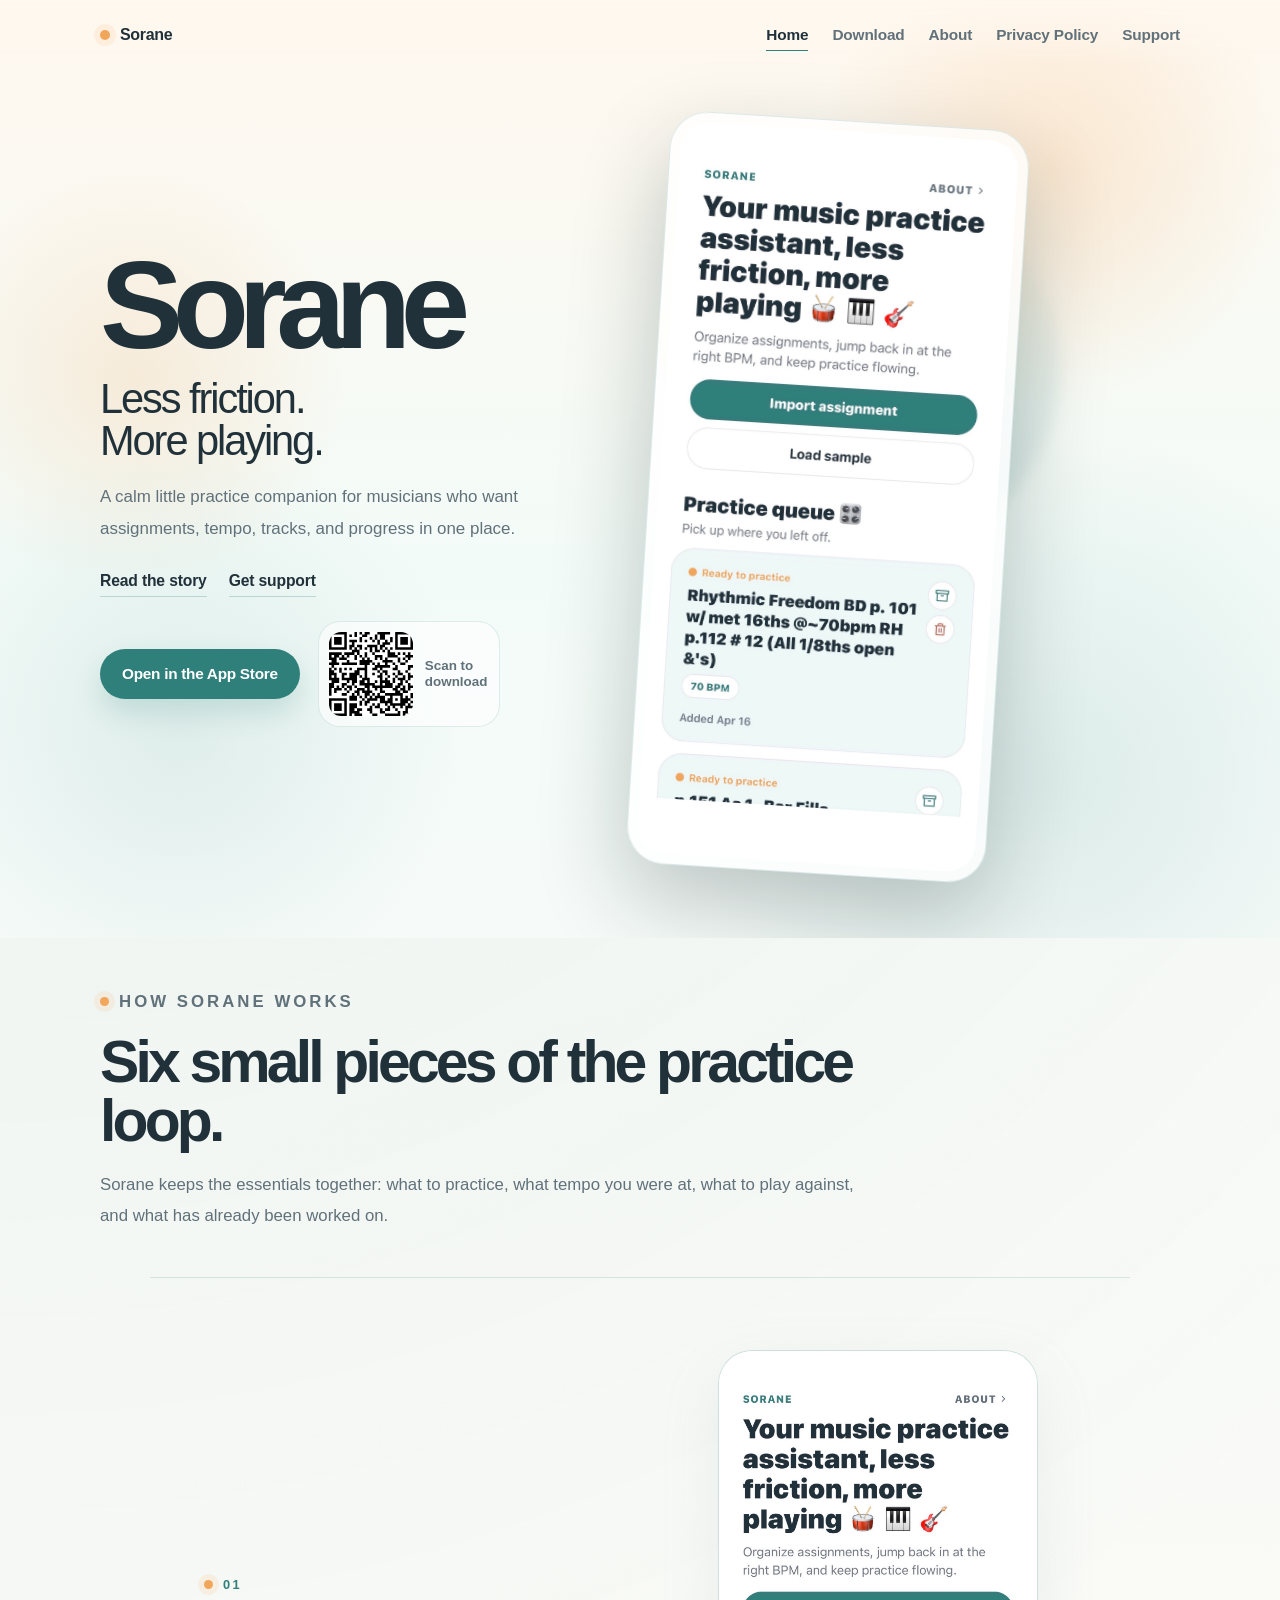
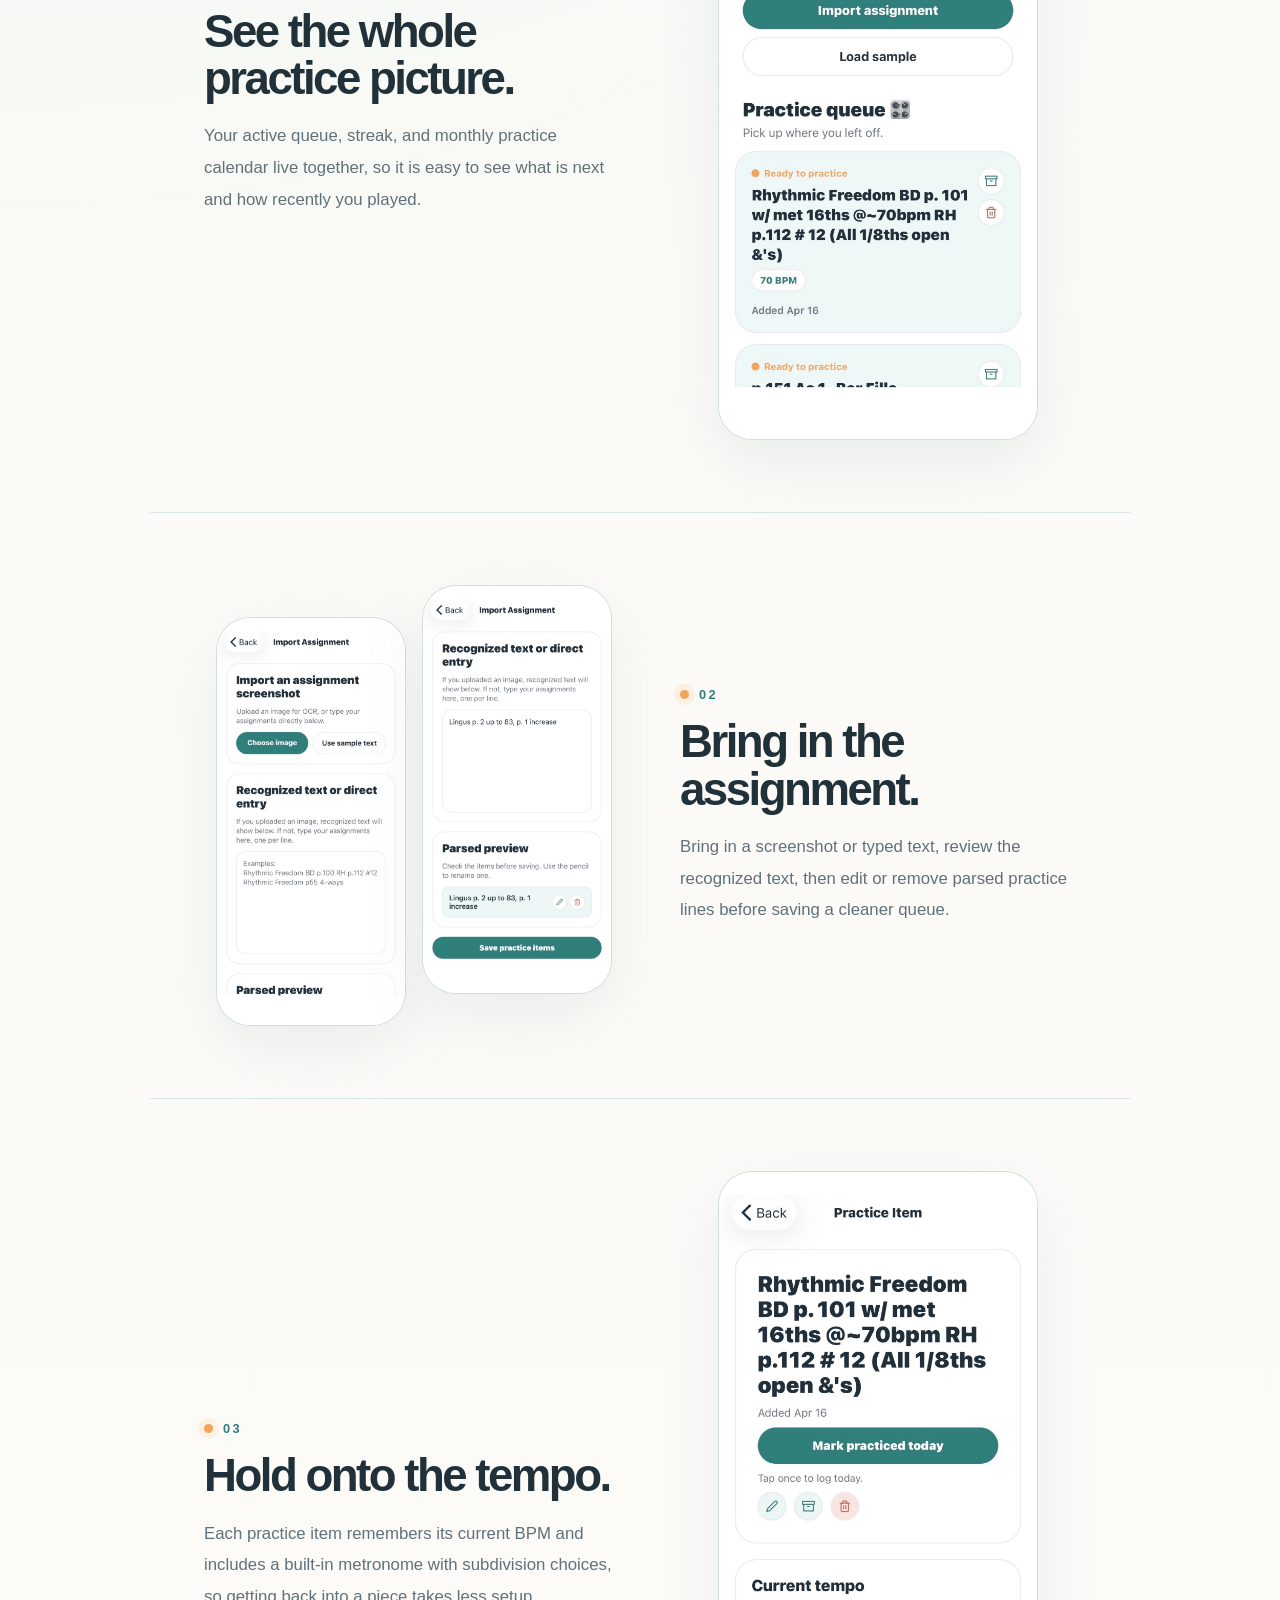
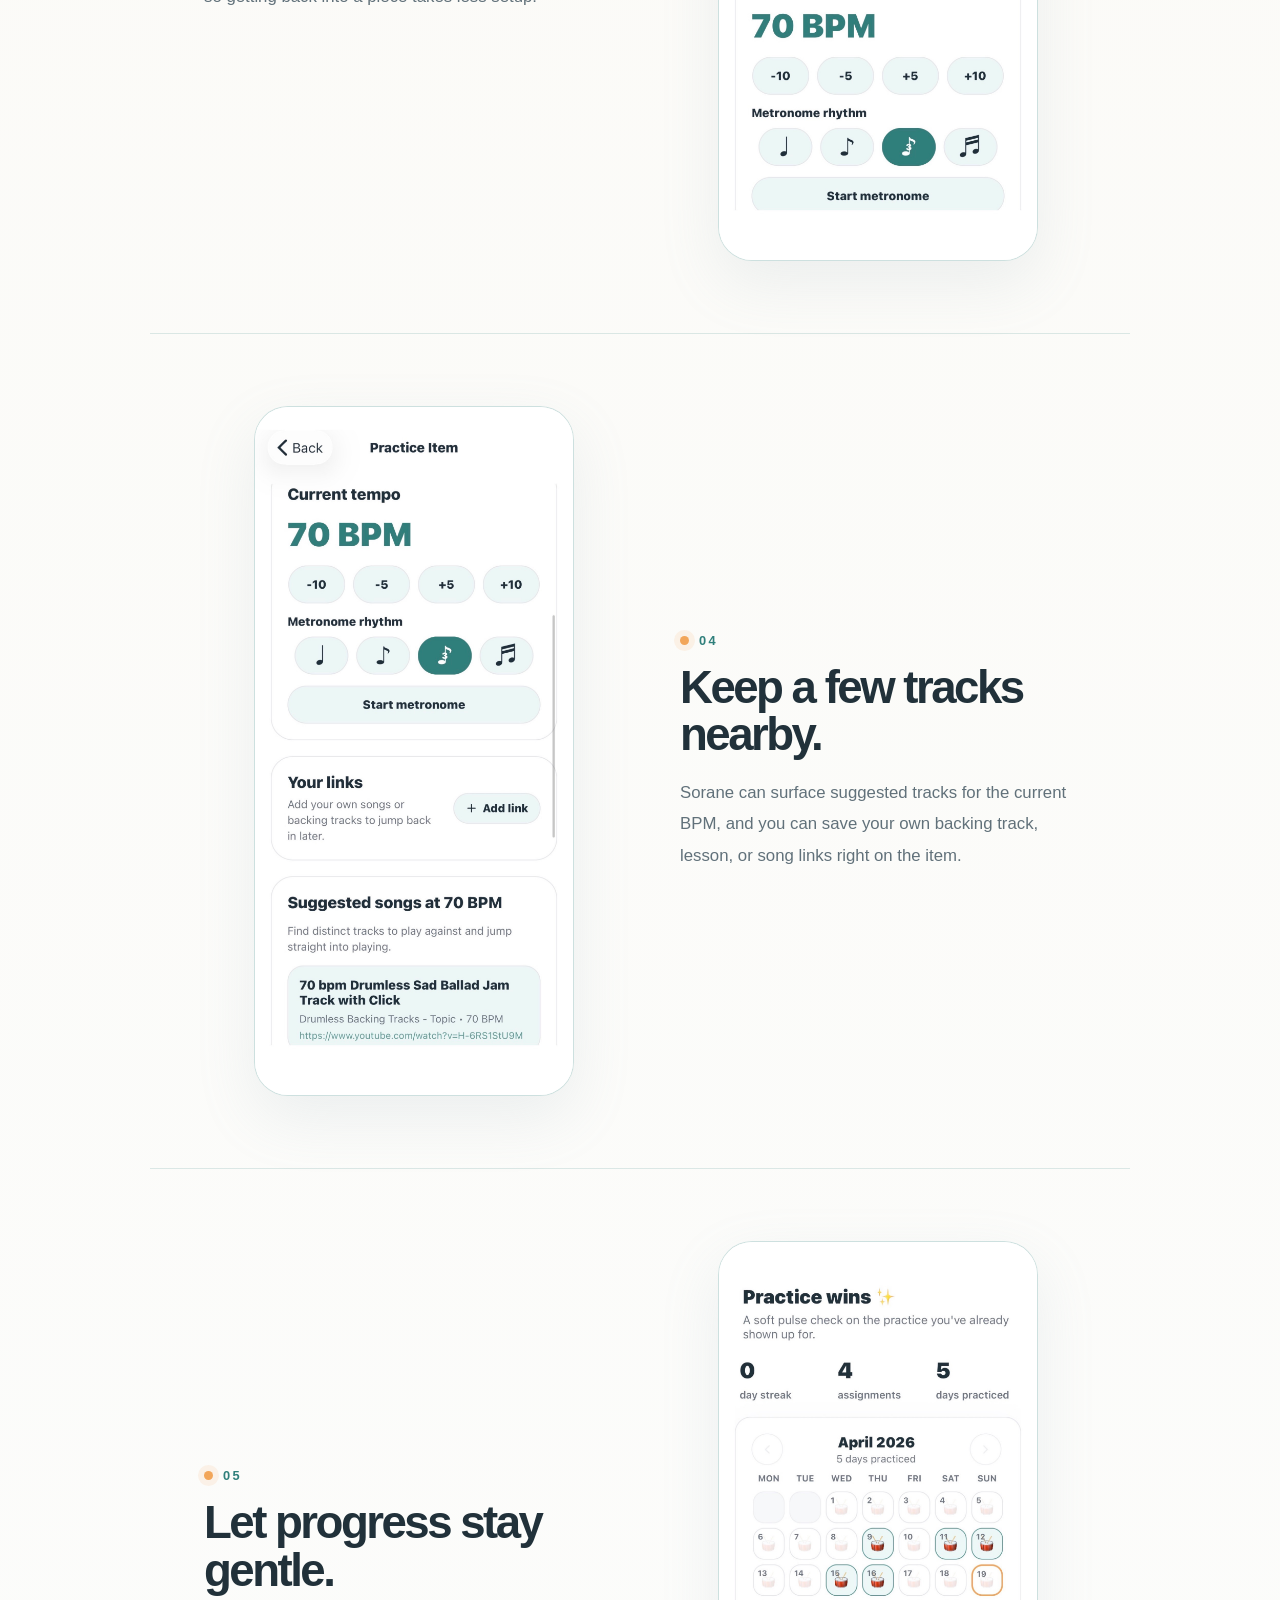
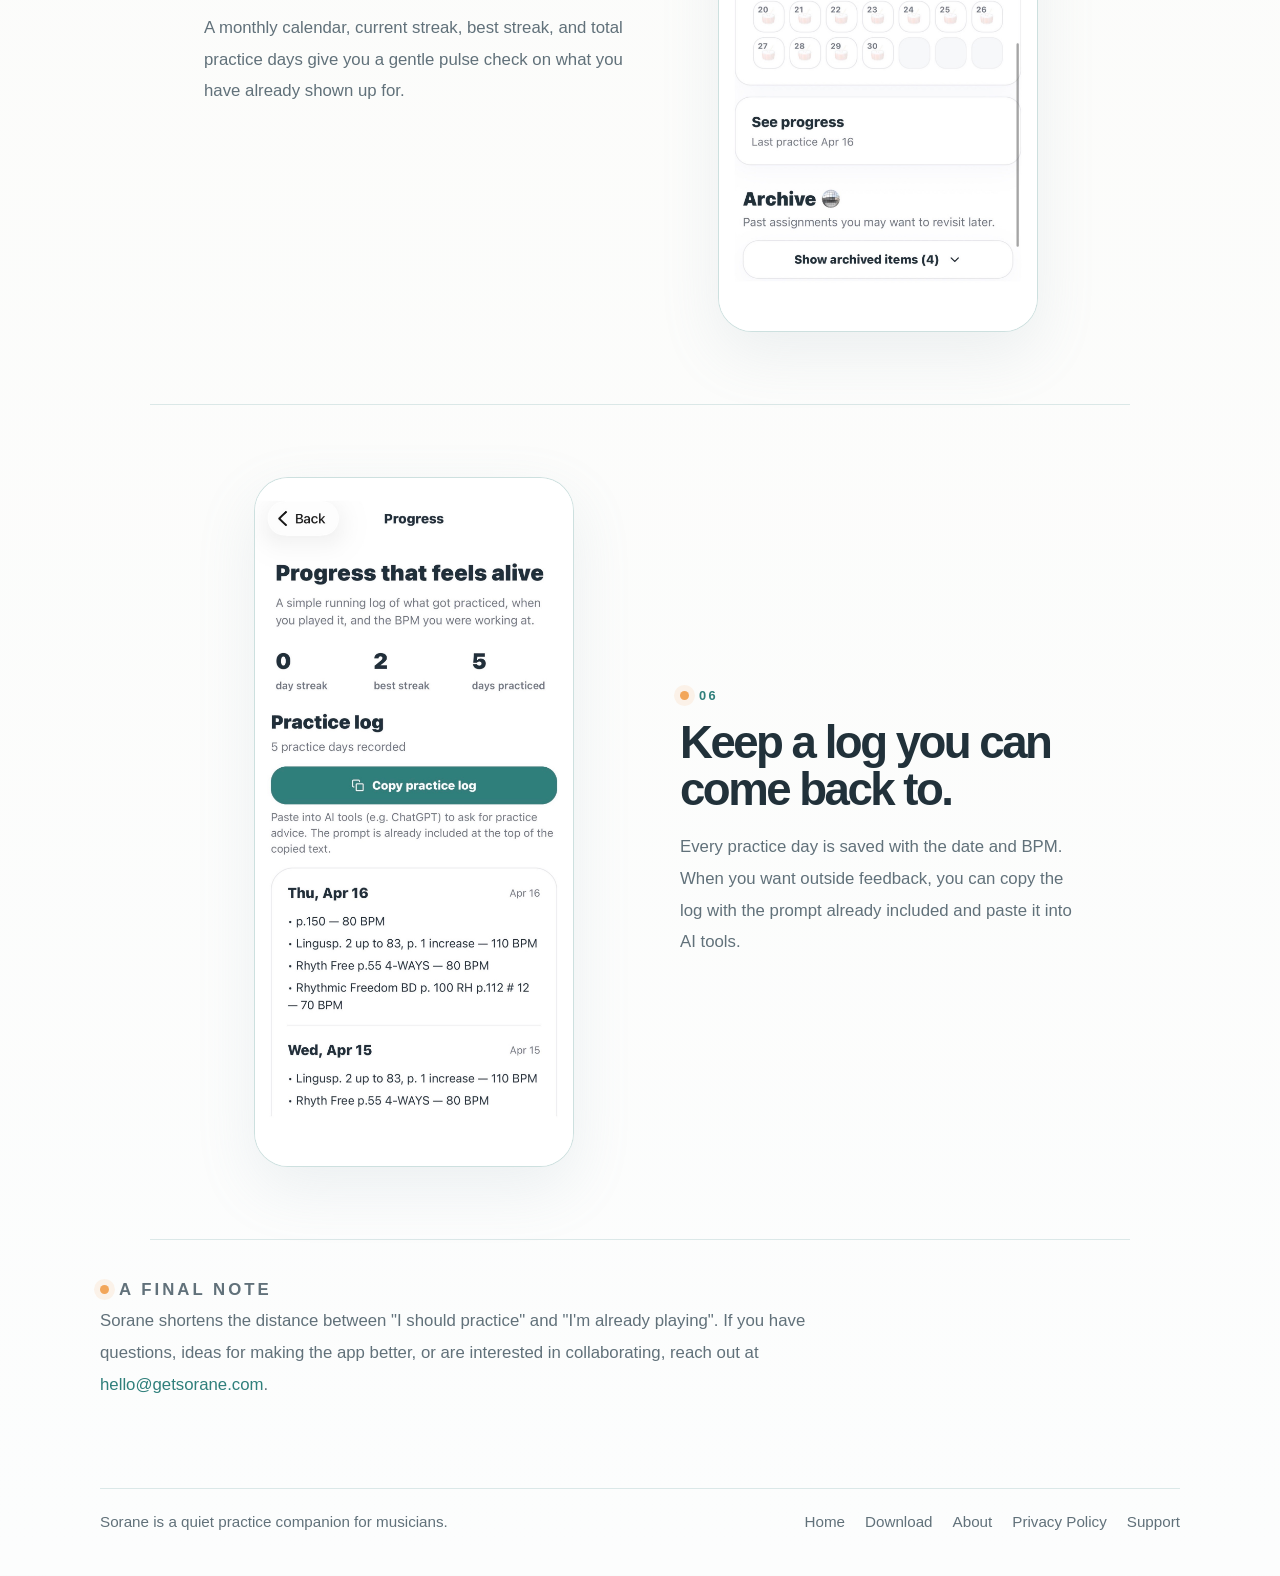
==== index.html @ d464e5ef "Move download QR into hero" ====
<!doctype html>
<html lang="en">
  <head>
    <meta charset="utf-8" />
    <meta name="viewport" content="width=device-width, initial-scale=1" />
    <title>Sorane | Less Friction. More Playing.</title>
    <meta
      name="description"
      content="Sorane is a local-first iPhone practice companion for musicians who want assignments, BPM context, tracks, and progress in one calm place."
    />
    <link rel="stylesheet" href="./styles.css?v=20260623-1" />
    <script src="./site.js?v=20260623-1" defer></script>
  </head>
  <body class="home-page">
    <header class="topbar">
      <div class="site-shell">
        <div class="nav-card">
          <a class="brand" href="./index.html">
            <span class="brand-mark" aria-hidden="true"></span>
            <span>Sorane</span>
          </a>
          <nav class="nav-links" aria-label="Primary">
            <a class="nav-link" href="./index.html" aria-current="page">Home</a>
            <a class="nav-link" href="./download.html">Download</a>
            <a class="nav-link" href="./about.html">About</a>
            <a class="nav-link" href="./privacy.html">Privacy Policy</a>
            <a class="nav-link" href="./support.html">Support</a>
          </nav>
        </div>
      </div>
    </header>

    <main>
      <section class="poster-hero">
        <div class="poster-hero-inner">
          <div class="poster-copy">
            <h1 class="hero-name">Sorane</h1>
            <p class="hero-tagline">Less friction. More playing.</p>
            <p class="hero-copy">
              A calm little practice companion for musicians who want assignments, tempo, tracks,
              and progress in one place.
            </p>
            <p class="hero-links">
              <a href="./about.html">Read the story</a>
              <a href="./support.html">Get support</a>
            </p>
            <div class="hero-download" aria-label="Download Sorane">
              <a class="store-cta hero-store-cta" href="https://apps.apple.com/us/app/sorane-music-practice/id6761887456?uo=4">
                Open in the App Store
              </a>
              <div class="hero-qr">
                <img src="./Assets/app-store-qr.svg" alt="QR code for Sorane on the App Store" />
                <span>Scan to download</span>
              </div>
            </div>
          </div>

          <div class="poster-visual" aria-hidden="true">
            <div class="poster-glow"></div>
            <figure class="poster-shot">
              <img src="./Assets/app-store-connect-1242x2688/home_header_1.jpg" alt="" />
            </figure>
          </div>
        </div>
      </section>

      <div class="site-shell page">
        <section class="story-intro" data-reveal>
          <p class="section-kicker">How Sorane works</p>
          <h2>Six small pieces of the practice loop.</h2>
          <p>
            Sorane keeps the essentials together: what to practice, what tempo you were at, what
            to play against, and what has already been worked on.
          </p>
        </section>

        <div class="feature-track">
          <section class="feature-block" data-reveal>
            <div class="feature-copy">
              <p class="feature-number">01</p>
              <h3 class="feature-title">See the whole practice picture.</h3>
              <p class="feature-text">
                Your active queue, streak, and monthly practice calendar live together, so it is
                easy to see what is next and how recently you played.
              </p>
            </div>
            <div class="feature-visual">
              <figure class="screenshot">
                <img
                  src="./Assets/app-store-connect-1242x2688/home_header_1.jpg"
                  alt="Sorane home screen showing the practice queue, streak, and practice calendar."
                  loading="lazy"
                />
              </figure>
            </div>
          </section>

          <section class="feature-block reverse" data-reveal>
            <div class="feature-copy">
              <p class="feature-number">02</p>
              <h3 class="feature-title">Bring in the assignment.</h3>
              <p class="feature-text">
                Bring in a screenshot or typed text, review the recognized text, then edit or
                remove parsed practice lines before saving a cleaner queue.
              </p>
            </div>
            <div class="feature-visual">
              <div class="screenshot-pair">
                <figure class="screenshot">
                  <img
                    src="./Assets/app-store-connect-1242x2688/import_assignment_2.jpg"
                    alt="Sorane import screen showing OCR text review and parsed practice items."
                    loading="lazy"
                  />
                </figure>
                <figure class="screenshot">
                  <img
                    src="./Assets/app-store-connect-1242x2688/backup_import_assignment.jpg"
                    alt="Sorane import screen with typed assignment text ready to save."
                    loading="lazy"
                  />
                </figure>
              </div>
            </div>
          </section>

          <section class="feature-block" data-reveal>
            <div class="feature-copy">
              <p class="feature-number">03</p>
              <h3 class="feature-title">Hold onto the tempo.</h3>
              <p class="feature-text">
                Each practice item remembers its current BPM and includes a built-in metronome with
                subdivision choices, so getting back into a piece takes less setup.
              </p>
            </div>
            <div class="feature-visual">
              <figure class="screenshot">
                <img
                  src="./Assets/app-store-connect-1242x2688/metronome_3.jpg"
                  alt="Sorane practice item screen with BPM controls and built-in metronome."
                  loading="lazy"
                />
              </figure>
            </div>
          </section>

          <section class="feature-block reverse" data-reveal>
            <div class="feature-copy">
              <p class="feature-number">04</p>
              <h3 class="feature-title">Keep a few tracks nearby.</h3>
              <p class="feature-text">
                Sorane can surface suggested tracks for the current BPM, and you can save your own
                backing track, lesson, or song links right on the item.
              </p>
            </div>
            <div class="feature-visual">
              <figure class="screenshot">
                <img
                  src="./Assets/app-store-connect-1242x2688/suggested_songs_4.jpg"
                  alt="Sorane practice item screen showing suggested songs and saved practice links."
                  loading="lazy"
                />
              </figure>
            </div>
          </section>

          <section class="feature-block" data-reveal>
            <div class="feature-copy">
              <p class="feature-number">05</p>
              <h3 class="feature-title">Let progress stay gentle.</h3>
              <p class="feature-text">
                A monthly calendar, current streak, best streak, and total practice days give you a
                gentle pulse check on what you have already shown up for.
              </p>
            </div>
            <div class="feature-visual">
              <figure class="screenshot">
                <img
                  src="./Assets/app-store-connect-1242x2688/track_progress_5.jpg"
                  alt="Sorane progress screen showing streaks, practice totals, and the calendar log."
                  loading="lazy"
                />
              </figure>
            </div>
          </section>

          <section class="feature-block reverse" data-reveal>
            <div class="feature-copy">
              <p class="feature-number">06</p>
              <h3 class="feature-title">Keep a log you can come back to.</h3>
              <p class="feature-text">
                Every practice day is saved with the date and BPM. When you want outside feedback,
                you can copy the log with the prompt already included and paste it into AI tools.
              </p>
            </div>
            <div class="feature-visual">
              <figure class="screenshot">
                <img
                  src="./Assets/app-store-connect-1242x2688/practice_log_6.jpg"
                  alt="Sorane practice log screen showing dated entries and a copy practice log action."
                  loading="lazy"
                />
              </figure>
            </div>
          </section>
        </div>

        <section class="closing-note" data-reveal>
          <p class="section-kicker">A final note</p>
          <p>
            Sorane shortens the distance between "I should practice" and "I&apos;m already
            playing". If you have questions, ideas for making the app better, or are interested in
            collaborating, reach out at
            <a href="mailto:hello@getsorane.com">hello@getsorane.com</a>.
          </p>
        </section>
      </div>
    </main>

    <footer class="site-shell footer">
      <p>Sorane is a quiet practice companion for musicians.</p>
      <div class="footer-links">
        <a href="./index.html">Home</a>
        <a href="./download.html">Download</a>
        <a href="./about.html">About</a>
        <a href="./privacy.html">Privacy Policy</a>
        <a href="./support.html">Support</a>
      </div>
    </footer>
  </body>
</html>
---- styles.css ----
:root {
  --bg: #fbfaf6;
  --bg-soft: #f6fbf9;
  --paper: rgba(255, 255, 255, 0.74);
  --accent: #2f7f7b;
  --accent-soft: #5b9b97;
  --accent-faint: #edf7f6;
  --accent-warm: #f2a65a;
  --cream: #fff8ef;
  --text: #21313a;
  --muted: #61717a;
  --muted-soft: #6f7782;
  --line: rgba(47, 127, 123, 0.16);
  --line-strong: rgba(47, 127, 123, 0.24);
  --shadow-soft: 0 22px 60px rgba(143, 160, 175, 0.14);
  --shadow-hero: 0 36px 90px rgba(10, 28, 27, 0.24);
  --site-width: 1080px;
  --copy-width: 42rem;
  --ease-out: cubic-bezier(0.22, 1, 0.36, 1);
}

* {
  box-sizing: border-box;
}

html {
  background: var(--bg);
}

body {
  margin: 0;
  min-height: 100vh;
  color: var(--text);
  font-family:
    "SF Pro Display",
    "SF Pro Text",
    -apple-system,
    BlinkMacSystemFont,
    "Segoe UI",
    sans-serif;
  background:
    radial-gradient(circle at top left, rgba(47, 127, 123, 0.08), transparent 30%),
    linear-gradient(180deg, var(--bg-soft) 0%, var(--bg) 34%, #fcfdfd 100%);
}

a {
  color: inherit;
}

img {
  display: block;
  max-width: 100%;
}

figure {
  margin: 0;
}

.site-shell {
  width: min(calc(100% - 40px), var(--site-width));
  margin: 0 auto;
}

.topbar {
  position: relative;
  z-index: 20;
  border-bottom: 1px solid rgba(47, 127, 123, 0.12);
  background: rgba(247, 251, 250, 0.86);
  backdrop-filter: blur(16px);
}

.home-page .topbar {
  position: absolute;
  inset: 0 0 auto 0;
  border-bottom: none;
  background: linear-gradient(180deg, rgba(255, 248, 239, 0.92), rgba(255, 248, 239, 0));
  backdrop-filter: none;
}

.nav-card {
  display: flex;
  align-items: center;
  justify-content: space-between;
  gap: 28px;
  padding: 18px 0;
}

.brand {
  display: inline-flex;
  align-items: center;
  gap: 10px;
  color: var(--text);
  font-size: 1rem;
  font-weight: 700;
  letter-spacing: -0.02em;
  text-decoration: none;
}

.brand-mark {
  width: 10px;
  height: 10px;
  border-radius: 999px;
  background: var(--accent-warm);
  box-shadow: 0 0 0 6px rgba(242, 166, 90, 0.12);
}

.nav-links {
  display: flex;
  flex-wrap: wrap;
  gap: 24px;
}

.nav-link {
  padding: 8px 0 6px;
  border-bottom: 1px solid transparent;
  color: var(--muted);
  font-size: 0.96rem;
  font-weight: 600;
  letter-spacing: -0.01em;
  text-decoration: none;
  transition:
    color 180ms ease,
    border-color 180ms ease;
}

.nav-link:hover,
.nav-link:focus-visible {
  color: var(--accent);
  outline: none;
}

.nav-link[aria-current="page"] {
  color: var(--text);
  border-color: var(--accent);
}

.page {
  padding: 34px 0 88px;
}

.poster-hero {
  position: relative;
  min-height: 100svh;
  overflow: clip;
  color: var(--text);
  background:
    radial-gradient(circle at 82% 18%, rgba(242, 166, 90, 0.22), transparent 18%),
    radial-gradient(circle at 14% 78%, rgba(91, 155, 151, 0.14), transparent 22%),
    linear-gradient(180deg, var(--cream) 0%, #f3fbf8 60%, var(--bg-soft) 100%);
}

.poster-hero::before {
  content: "";
  position: absolute;
  inset: 18% auto auto -6vw;
  width: min(36vw, 420px);
  aspect-ratio: 1;
  border-radius: 999px;
  background: radial-gradient(circle, rgba(242, 166, 90, 0.18), transparent 72%);
  pointer-events: none;
}

.poster-hero::after {
  content: "";
  position: absolute;
  inset: auto -10vw -16vw auto;
  width: min(72vw, 720px);
  aspect-ratio: 1;
  border-radius: 999px;
  background: radial-gradient(circle, rgba(91, 155, 151, 0.16), transparent 70%);
  pointer-events: none;
}

.poster-hero-inner {
  display: grid;
  grid-template-columns: minmax(0, 500px) minmax(280px, 360px);
  gap: 48px;
  align-items: center;
  width: min(calc(100% - 40px), var(--site-width));
  min-height: 100svh;
  margin: 0 auto;
  padding: 112px 0 72px;
}

.poster-copy {
  position: relative;
  z-index: 1;
}

.hero-brand,
.section-kicker,
.feature-number,
.page-kicker {
  display: inline-flex;
  align-items: center;
  gap: 10px;
  margin: 0 0 16px;
  color: inherit;
  font-size: 0.8rem;
  font-weight: 700;
  letter-spacing: 0.18em;
  text-transform: uppercase;
}

.hero-brand::before,
.section-kicker::before,
.feature-number::before,
.page-kicker::before {
  content: "";
  width: 9px;
  height: 9px;
  border-radius: 999px;
  background: var(--accent-warm);
  box-shadow: 0 0 0 6px rgba(242, 166, 90, 0.12);
}

.page-kicker,
.section-kicker,
.feature-number {
  color: var(--accent);
}

.hero-name {
  margin: 0;
  font-size: clamp(4rem, 11vw, 7.8rem);
  line-height: 0.88;
  letter-spacing: -0.085em;
}

.hero-tagline {
  max-width: 10ch;
  margin: 18px 0 18px;
  font-size: clamp(1.55rem, 3.8vw, 2.6rem);
  line-height: 1.02;
  letter-spacing: -0.05em;
}

.hero-copy {
  max-width: 30em;
  margin: 0;
  color: var(--muted);
  font-size: 1.06rem;
  line-height: 1.88;
}

.hero-links {
  display: flex;
  flex-wrap: wrap;
  gap: 22px;
  margin: 28px 0 0;
}

.hero-links a {
  padding-bottom: 6px;
  border-bottom: 1px solid rgba(47, 127, 123, 0.26);
  color: var(--text);
  font-size: 0.98rem;
  font-weight: 600;
  letter-spacing: -0.01em;
  text-decoration: none;
  transition:
    border-color 180ms ease,
    color 180ms ease;
}

.hero-links a:hover,
.hero-links a:focus-visible {
  border-color: var(--accent);
  color: var(--accent);
  outline: none;
}

.store-cta {
  display: inline-flex;
  align-items: center;
  justify-content: center;
  min-height: 56px;
  padding: 0 26px;
  border-radius: 999px;
  background: var(--accent);
  color: #fff;
  font-size: 1rem;
  font-weight: 800;
  letter-spacing: -0.018em;
  text-decoration: none;
  box-shadow: 0 18px 34px rgba(47, 127, 123, 0.22);
  transition:
    background 180ms ease,
    box-shadow 180ms ease,
    transform 180ms ease;
}

.store-cta:hover,
.store-cta:focus-visible {
  background: #276c69;
  box-shadow: 0 20px 42px rgba(47, 127, 123, 0.28);
  outline: none;
  transform: translateY(-1px);
}

.hero-download {
  display: flex;
  flex-wrap: wrap;
  gap: 18px;
  align-items: center;
  margin-top: 24px;
}

.hero-store-cta {
  min-height: 50px;
  padding: 0 22px;
  font-size: 0.96rem;
  box-shadow: 0 14px 28px rgba(47, 127, 123, 0.18);
}

.hero-qr {
  display: inline-flex;
  align-items: center;
  gap: 12px;
  padding: 10px 14px 10px 10px;
  border: 1px solid rgba(47, 127, 123, 0.14);
  border-radius: 22px;
  background: rgba(255, 255, 255, 0.58);
}

.hero-qr img {
  width: 84px;
  height: 84px;
  border-radius: 12px;
}

.hero-qr span {
  max-width: 8ch;
  color: var(--muted);
  font-size: 0.84rem;
  font-weight: 700;
  line-height: 1.25;
}

.poster-visual {
  position: relative;
  display: flex;
  justify-content: flex-start;
  align-items: center;
  min-height: 0;
}

.poster-shot {
  position: relative;
  z-index: 1;
  width: min(34vw, 388px);
  min-width: 280px;
  padding: 10px;
  border: 1px solid rgba(47, 127, 123, 0.16);
  border-radius: 38px;
  background: rgba(255, 255, 255, 0.76);
  box-shadow: var(--shadow-hero);
  transform: translateY(8px) rotate(3.6deg);
}

.poster-shot img {
  width: 100%;
  height: auto;
  border-radius: 28px;
}

.poster-glow {
  position: absolute;
  inset: 8% auto auto 6%;
  width: min(38vw, 390px);
  aspect-ratio: 1;
  border-radius: 999px;
  background:
    radial-gradient(circle at 30% 30%, rgba(242, 166, 90, 0.18), transparent 54%),
    radial-gradient(circle at 68% 68%, rgba(91, 155, 151, 0.22), transparent 66%);
  filter: blur(8px);
}

.story-intro,
.closing-note {
  max-width: 760px;
}

.story-intro {
  padding: 14px 0 28px;
}

.story-intro h2,
.page-header h1 {
  margin: 0 0 18px;
  color: var(--text);
  letter-spacing: -0.065em;
}

.story-intro h2 {
  font-size: clamp(2.3rem, 4.6vw, 3.8rem);
  line-height: 1;
}

.story-intro p,
.page-header p,
.feature-text,
.article-body p,
.article-body li,
.closing-note p,
.footer p,
.footer-links a {
  color: var(--muted);
}

.story-intro p,
.page-header p,
.feature-text,
.article-body p,
.article-body li,
.download-copy p,
.closing-note p {
  font-size: 1.05rem;
  line-height: 1.88;
}

.download-page {
  display: grid;
  grid-template-columns: minmax(0, 1fr) 260px;
  gap: 44px;
  align-items: center;
  margin: 12px 0 58px;
  padding: 34px;
  border: 1px solid var(--line);
  border-radius: 42px;
  background:
    radial-gradient(circle at 20% 15%, rgba(242, 166, 90, 0.13), transparent 42%),
    linear-gradient(135deg, rgba(255, 255, 255, 0.92), rgba(237, 247, 246, 0.78));
  box-shadow: var(--shadow-soft);
}

.download-page {
  grid-template-columns: minmax(0, 1fr) minmax(260px, 340px);
  min-height: 520px;
  margin: 12px 0 18px;
  padding: clamp(34px, 6vw, 64px);
}

.download-copy {
  max-width: 560px;
}

.download-copy h1,
.download-copy h2 {
  margin: 0 0 18px;
  color: var(--text);
  font-size: clamp(2.35rem, 5.2vw, 4rem);
  line-height: 0.98;
  letter-spacing: -0.07em;
}

.download-copy p {
  margin: 0 0 24px;
  color: var(--muted);
}

.download-copy .section-kicker,
.download-copy .page-kicker {
  margin-bottom: 14px;
}

.download-qr-card {
  justify-self: end;
  width: 100%;
  max-width: 260px;
  padding: 16px 16px 18px;
  border: 1px solid rgba(47, 127, 123, 0.18);
  border-radius: 30px;
  background: rgba(255, 255, 255, 0.78);
  box-shadow: 0 18px 40px rgba(143, 160, 175, 0.16);
}

.download-qr-card-large {
  max-width: 340px;
  padding: 22px 22px 24px;
  border-radius: 38px;
}

.download-qr-card img {
  width: 100%;
  border-radius: 18px;
}

.download-qr-card p {
  margin: 14px 0 0;
  color: var(--muted);
  font-size: 0.94rem;
  font-weight: 700;
  line-height: 1.45;
  text-align: center;
}

.feature-track {
  border-top: 1px solid var(--line);
  max-width: 980px;
  margin: 0 auto;
}

.feature-block {
  display: grid;
  grid-template-columns: minmax(0, 420px) minmax(0, 396px);
  justify-content: center;
  gap: 56px;
  align-items: center;
  padding: 72px 0;
  border-bottom: 1px solid var(--line);
}

.feature-block.reverse .feature-copy {
  order: 2;
}

.feature-block.reverse .feature-visual {
  order: 1;
}

.feature-copy {
  max-width: none;
}

.feature-title,
.article-heading {
  margin: 0 0 18px;
  color: var(--text);
  font-size: clamp(1.9rem, 4vw, 2.85rem);
  line-height: 1.04;
  letter-spacing: -0.055em;
}

.feature-text {
  margin: 0;
}

.feature-visual {
  display: flex;
  justify-content: center;
  align-items: center;
}

.feature-block.reverse .feature-visual {
  justify-content: center;
}

.screenshot {
  width: min(100%, 320px);
  overflow: hidden;
  border: 1px solid var(--line-strong);
  border-radius: 34px;
  background: rgba(255, 255, 255, 0.86);
  box-shadow: var(--shadow-soft);
}

.screenshot img {
  width: 100%;
  height: auto;
}

.screenshot-pair {
  display: grid;
  grid-template-columns: repeat(2, minmax(0, 1fr));
  gap: 16px;
  align-items: start;
  width: min(100%, 396px);
}

.screenshot-pair .screenshot:first-child {
  margin-top: 32px;
}

.closing-note {
  padding: 34px 0 0;
}

.closing-note p {
  margin: 0;
}

.closing-note a {
  color: var(--accent);
  text-decoration: none;
}

.closing-note a:hover,
.closing-note a:focus-visible {
  color: var(--accent-soft);
  outline: none;
}

.page-header {
  max-width: 780px;
  padding: 12px 0 22px;
}

.page-header h1 {
  font-size: clamp(3rem, 7vw, 5.1rem);
  line-height: 0.94;
}

.page-header p {
  max-width: var(--copy-width);
  margin: 0;
}

.meta-line {
  margin-top: 14px;
  color: var(--muted-soft);
  font-size: 0.95rem;
  line-height: 1.7;
}

.article-rail {
  border-top: 1px solid var(--line);
}

.article-section {
  display: grid;
  grid-template-columns: 220px minmax(0, 1fr);
  gap: 36px;
  padding: 38px 0;
  border-bottom: 1px solid var(--line);
}

.article-heading {
  margin: 0;
  font-size: 1.3rem;
  line-height: 1.2;
}

.article-body {
  max-width: 44rem;
}

.article-body p,
.article-body ul {
  margin: 0 0 18px;
}

.article-body p:last-child,
.article-body ul:last-child {
  margin-bottom: 0;
}

.article-body ul {
  padding-left: 20px;
}

.text-link {
  color: var(--accent);
  text-decoration: none;
}

.text-link:hover,
.text-link:focus-visible {
  color: var(--accent-soft);
  outline: none;
}

.footer {
  display: flex;
  align-items: center;
  justify-content: space-between;
  gap: 20px;
  padding: 24px 0 46px;
  border-top: 1px solid var(--line);
  font-size: 0.95rem;
}

.footer p {
  margin: 0;
}

.footer-links {
  display: flex;
  flex-wrap: wrap;
  gap: 20px;
}

.footer-links a {
  text-decoration: none;
}

.footer-links a:hover,
.footer-links a:focus-visible {
  color: var(--accent);
  outline: none;
}

@keyframes hero-fade {
  from {
    opacity: 0;
  }

  to {
    opacity: 1;
  }
}

@keyframes hero-rise {
  from {
    opacity: 0;
    transform: translateY(28px) rotate(3.6deg);
  }

  to {
    opacity: 1;
    transform: translateY(8px) rotate(3.6deg);
  }
}

@keyframes hero-drift {
  0%,
  100% {
    transform: translateY(8px) rotate(3.6deg);
  }

  50% {
    transform: translateY(2px) rotate(2.8deg);
  }
}

@media (prefers-reduced-motion: no-preference) {
  .home-page .hero-brand {
    animation: hero-fade 680ms var(--ease-out) 40ms both;
  }

  .home-page .hero-name {
    animation: hero-fade 760ms var(--ease-out) 120ms both;
  }

  .home-page .hero-tagline {
    animation: hero-fade 760ms var(--ease-out) 200ms both;
  }

  .home-page .hero-copy {
    animation: hero-fade 760ms var(--ease-out) 300ms both;
  }

  .home-page .hero-links {
    animation: hero-fade 760ms var(--ease-out) 380ms both;
  }

  .home-page .hero-download {
    animation: hero-fade 760ms var(--ease-out) 460ms both;
  }

  .home-page .poster-shot {
    animation:
      hero-rise 1000ms var(--ease-out) 180ms both,
      hero-drift 7.5s ease-in-out 1.2s infinite;
  }

  html.motion-ready [data-reveal] {
    opacity: 0;
    transform: translateY(32px);
    transition:
      opacity 720ms var(--ease-out),
      transform 720ms var(--ease-out);
    transition-delay: var(--reveal-delay, 0ms);
  }

  html.motion-ready [data-reveal].is-visible {
    opacity: 1;
    transform: translateY(0);
  }
}

@media (max-width: 1080px) {
  .poster-hero-inner,
  .feature-block,
  .download-page {
    grid-template-columns: 1fr;
    gap: 36px;
  }

  .feature-block.reverse .feature-copy,
  .feature-block.reverse .feature-visual {
    order: initial;
  }

  .poster-hero-inner {
    padding-bottom: 60px;
  }

  .poster-copy {
    max-width: 34rem;
  }

  .poster-visual {
    justify-content: center;
  }

  .poster-shot {
    width: min(72vw, 380px);
  }

  .download-qr-card {
    justify-self: start;
  }
}

@media (max-width: 780px) {
  .site-shell,
  .poster-hero-inner {
    width: min(calc(100% - 28px), var(--site-width));
  }

  .nav-card,
  .footer {
    flex-direction: column;
    align-items: flex-start;
  }

  .nav-links,
  .footer-links {
    gap: 18px;
  }

  .page {
    padding-top: 22px;
    padding-bottom: 72px;
  }

  .poster-hero-inner {
    padding-top: 104px;
    gap: 24px;
  }

  .hero-name {
    font-size: clamp(3.5rem, 18vw, 5rem);
  }

  .hero-tagline {
    max-width: 11ch;
    font-size: clamp(1.45rem, 8vw, 2rem);
  }

  .story-intro h2,
  .page-header h1 {
    font-size: clamp(2.5rem, 12vw, 3.7rem);
  }

  .feature-title {
    font-size: clamp(1.75rem, 9vw, 2.3rem);
  }

  .article-section {
    grid-template-columns: 1fr;
    gap: 16px;
    padding: 30px 0;
  }

  .download-page {
    padding: 26px;
    border-radius: 32px;
  }

  .article-heading {
    font-size: 1.18rem;
  }
}

@media (max-width: 560px) {
  .hero-links {
    gap: 18px;
  }

  .hero-download {
    align-items: flex-start;
    gap: 14px;
  }

  .hero-store-cta {
    width: 100%;
  }

  .hero-qr {
    width: 100%;
  }

  .screenshot {
    width: min(100%, 320px);
  }

  .screenshot-pair {
    grid-template-columns: 1fr;
    width: min(100%, 320px);
  }

  .screenshot-pair .screenshot:first-child {
    margin-top: 0;
  }

  .download-qr-card,
  .download-qr-card-large {
    max-width: 220px;
  }

  .store-cta {
    width: 100%;
    min-height: 54px;
  }
}
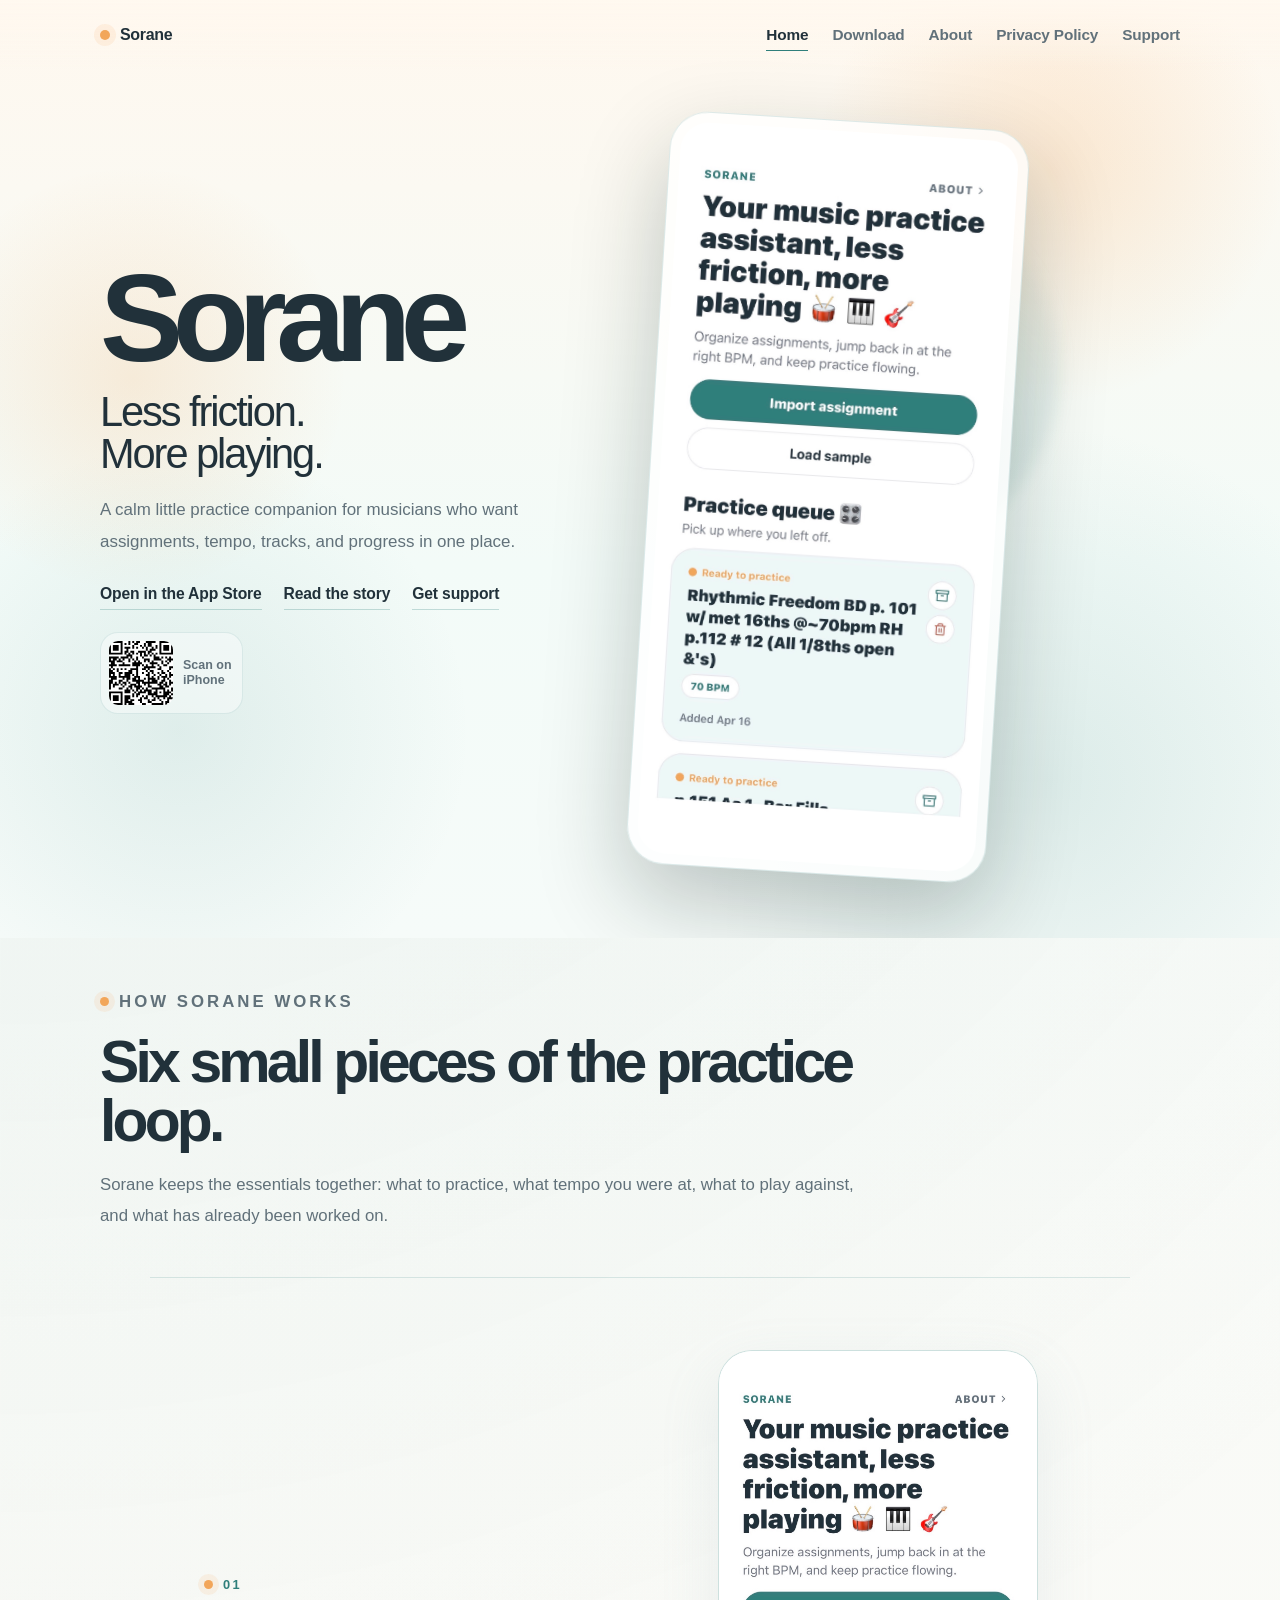
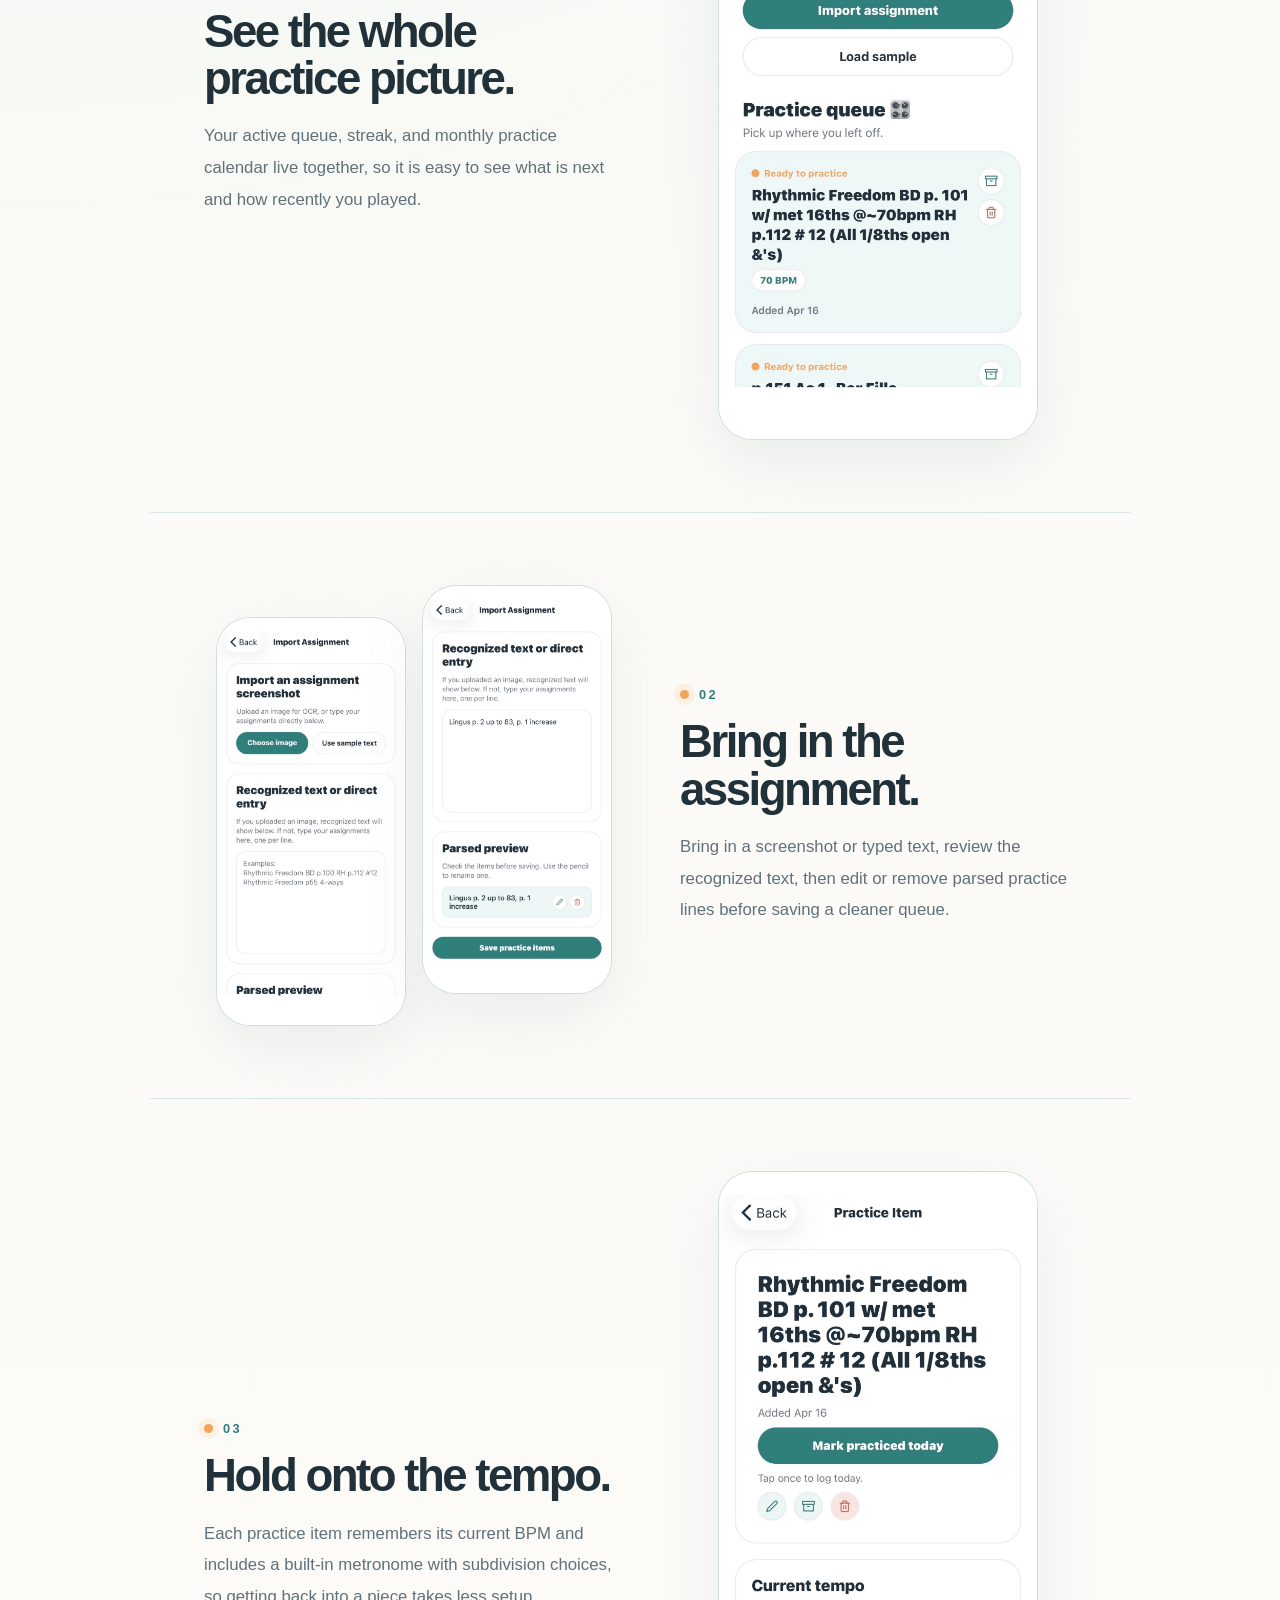
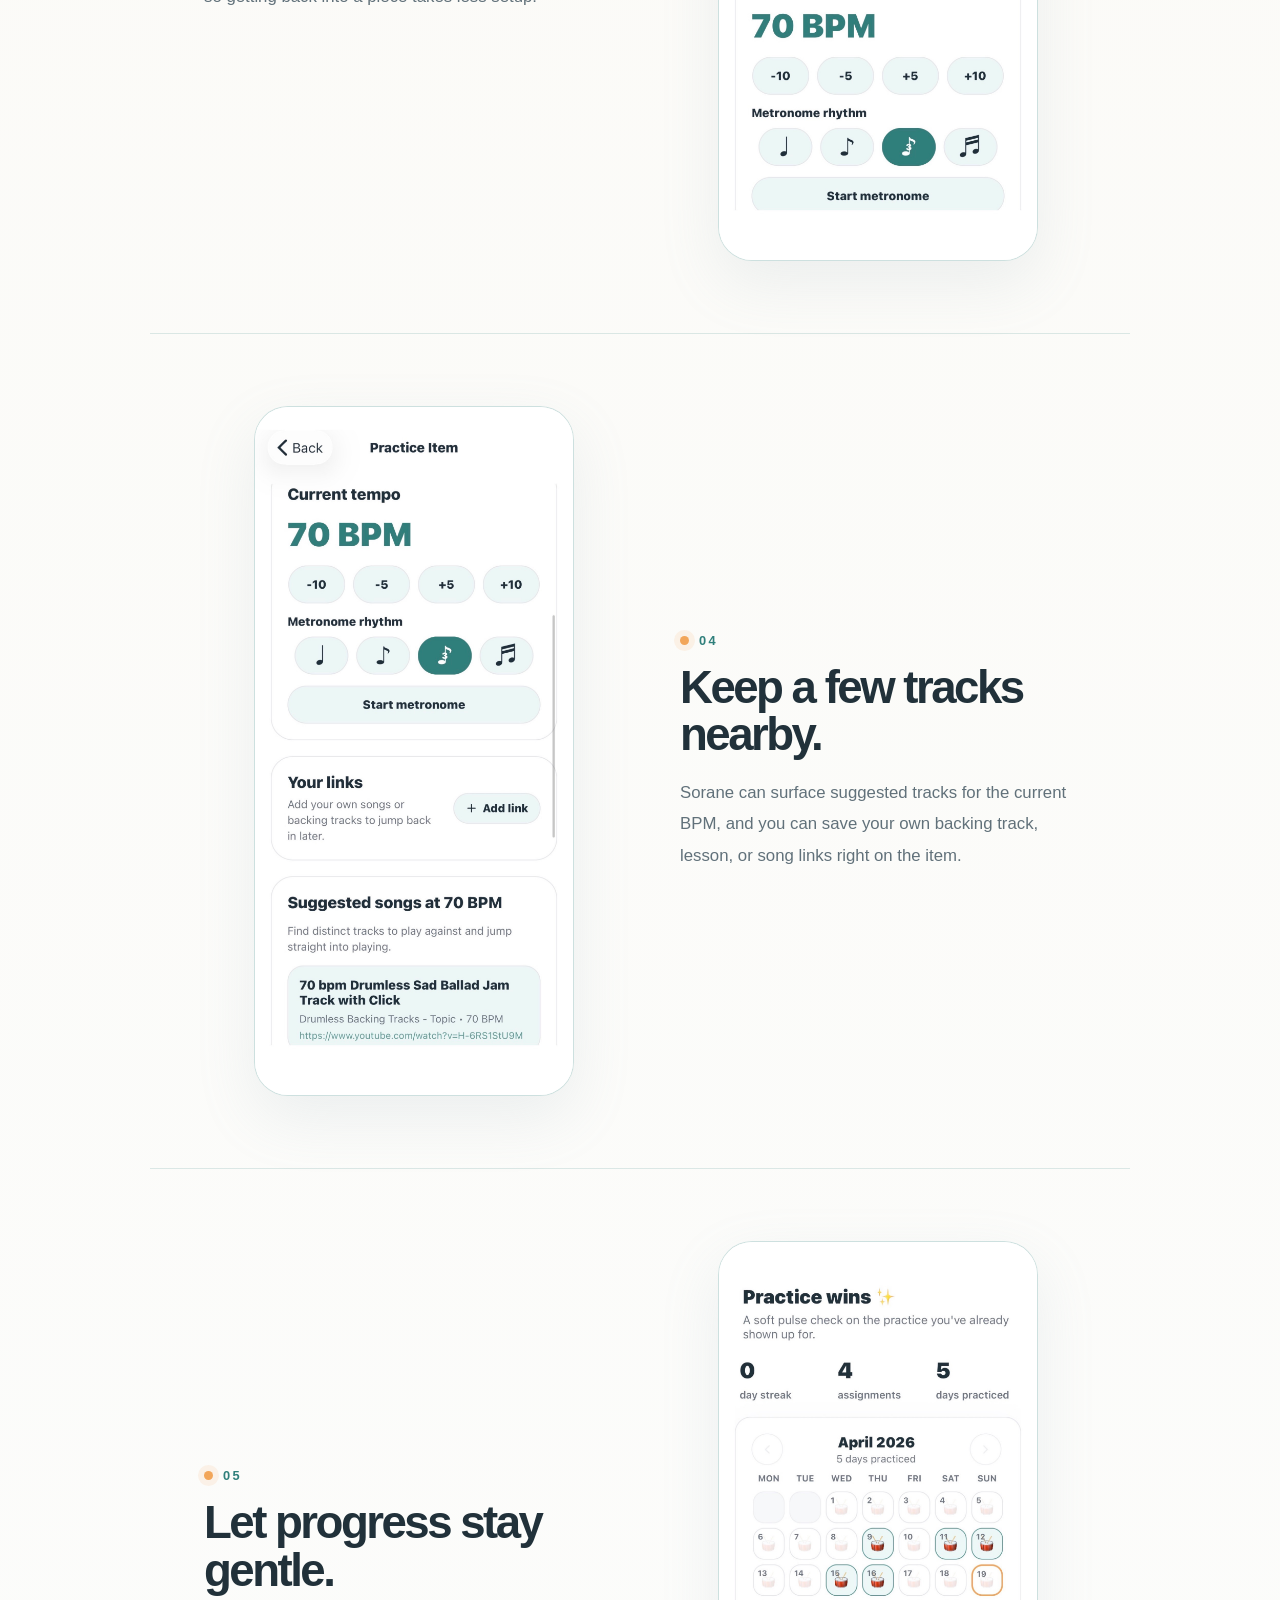
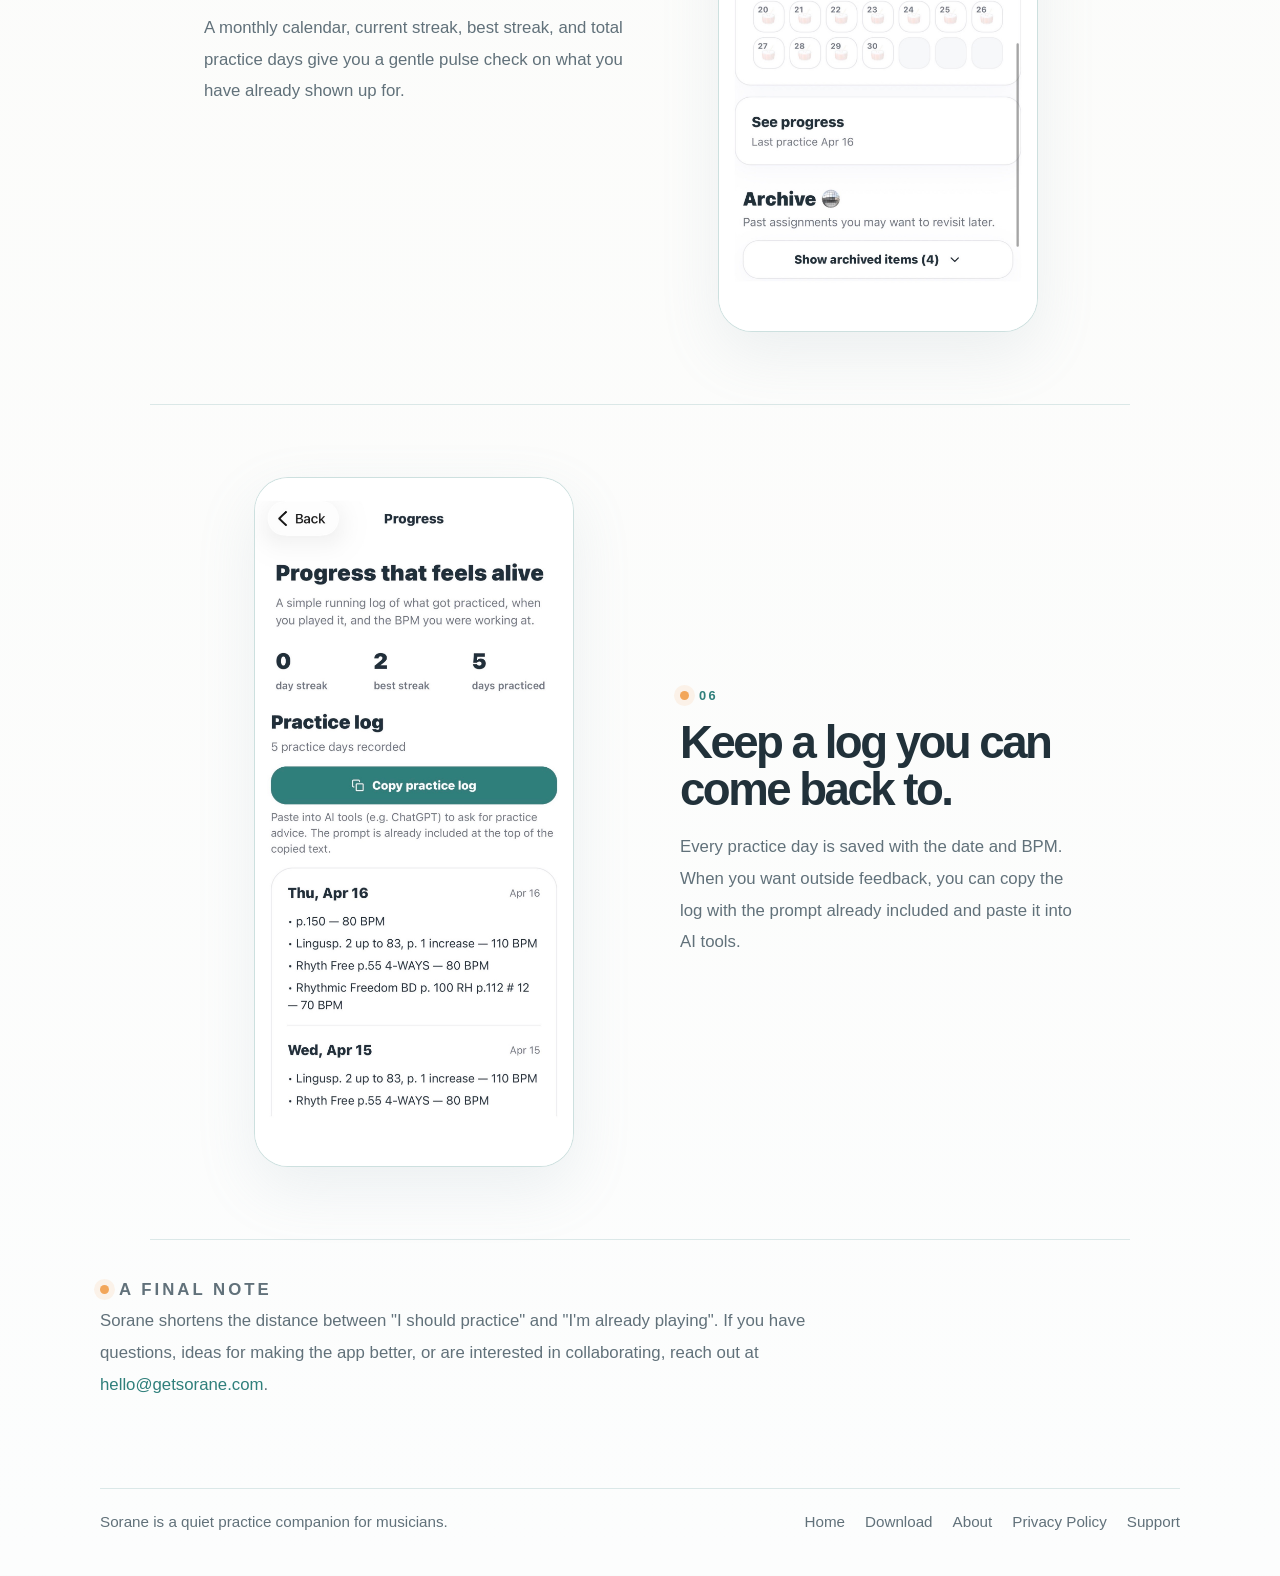
==== commit 86fe18a0: "Quiet hero download layout" ====
--- a/index.html
+++ b/index.html
@@ -41,16 +41,14 @@
               and progress in one place.
             </p>
             <p class="hero-links">
+              <a href="https://apps.apple.com/us/app/sorane-music-practice/id6761887456?uo=4">Open in the App Store</a>
               <a href="./about.html">Read the story</a>
               <a href="./support.html">Get support</a>
             </p>
             <div class="hero-download" aria-label="Download Sorane">
-              <a class="store-cta hero-store-cta" href="https://apps.apple.com/us/app/sorane-music-practice/id6761887456?uo=4">
-                Open in the App Store
-              </a>
               <div class="hero-qr">
                 <img src="./Assets/app-store-qr.svg" alt="QR code for Sorane on the App Store" />
-                <span>Scan to download</span>
+                <span>Scan on iPhone</span>
               </div>
             </div>
           </div>
--- a/styles.css
+++ b/styles.css
@@ -299,40 +299,30 @@
 }
 
 .hero-download {
-  display: flex;
-  flex-wrap: wrap;
-  gap: 18px;
-  align-items: center;
-  margin-top: 24px;
-}
-
-.hero-store-cta {
-  min-height: 50px;
-  padding: 0 22px;
-  font-size: 0.96rem;
-  box-shadow: 0 14px 28px rgba(47, 127, 123, 0.18);
+  display: inline-flex;
+  margin-top: 22px;
 }
 
 .hero-qr {
   display: inline-flex;
   align-items: center;
-  gap: 12px;
-  padding: 10px 14px 10px 10px;
-  border: 1px solid rgba(47, 127, 123, 0.14);
-  border-radius: 22px;
-  background: rgba(255, 255, 255, 0.58);
+  gap: 10px;
+  padding: 8px 10px 8px 8px;
+  border: 1px solid rgba(47, 127, 123, 0.12);
+  border-radius: 18px;
+  background: rgba(255, 255, 255, 0.42);
 }
 
 .hero-qr img {
-  width: 84px;
-  height: 84px;
-  border-radius: 12px;
+  width: 64px;
+  height: 64px;
+  border-radius: 9px;
 }
 
 .hero-qr span {
-  max-width: 8ch;
+  max-width: 7ch;
   color: var(--muted);
-  font-size: 0.84rem;
+  font-size: 0.78rem;
   font-weight: 700;
   line-height: 1.25;
 }
@@ -874,12 +864,8 @@
     gap: 14px;
   }
 
-  .hero-store-cta {
-    width: 100%;
-  }
-
   .hero-qr {
-    width: 100%;
+    width: auto;
   }
 
   .screenshot {
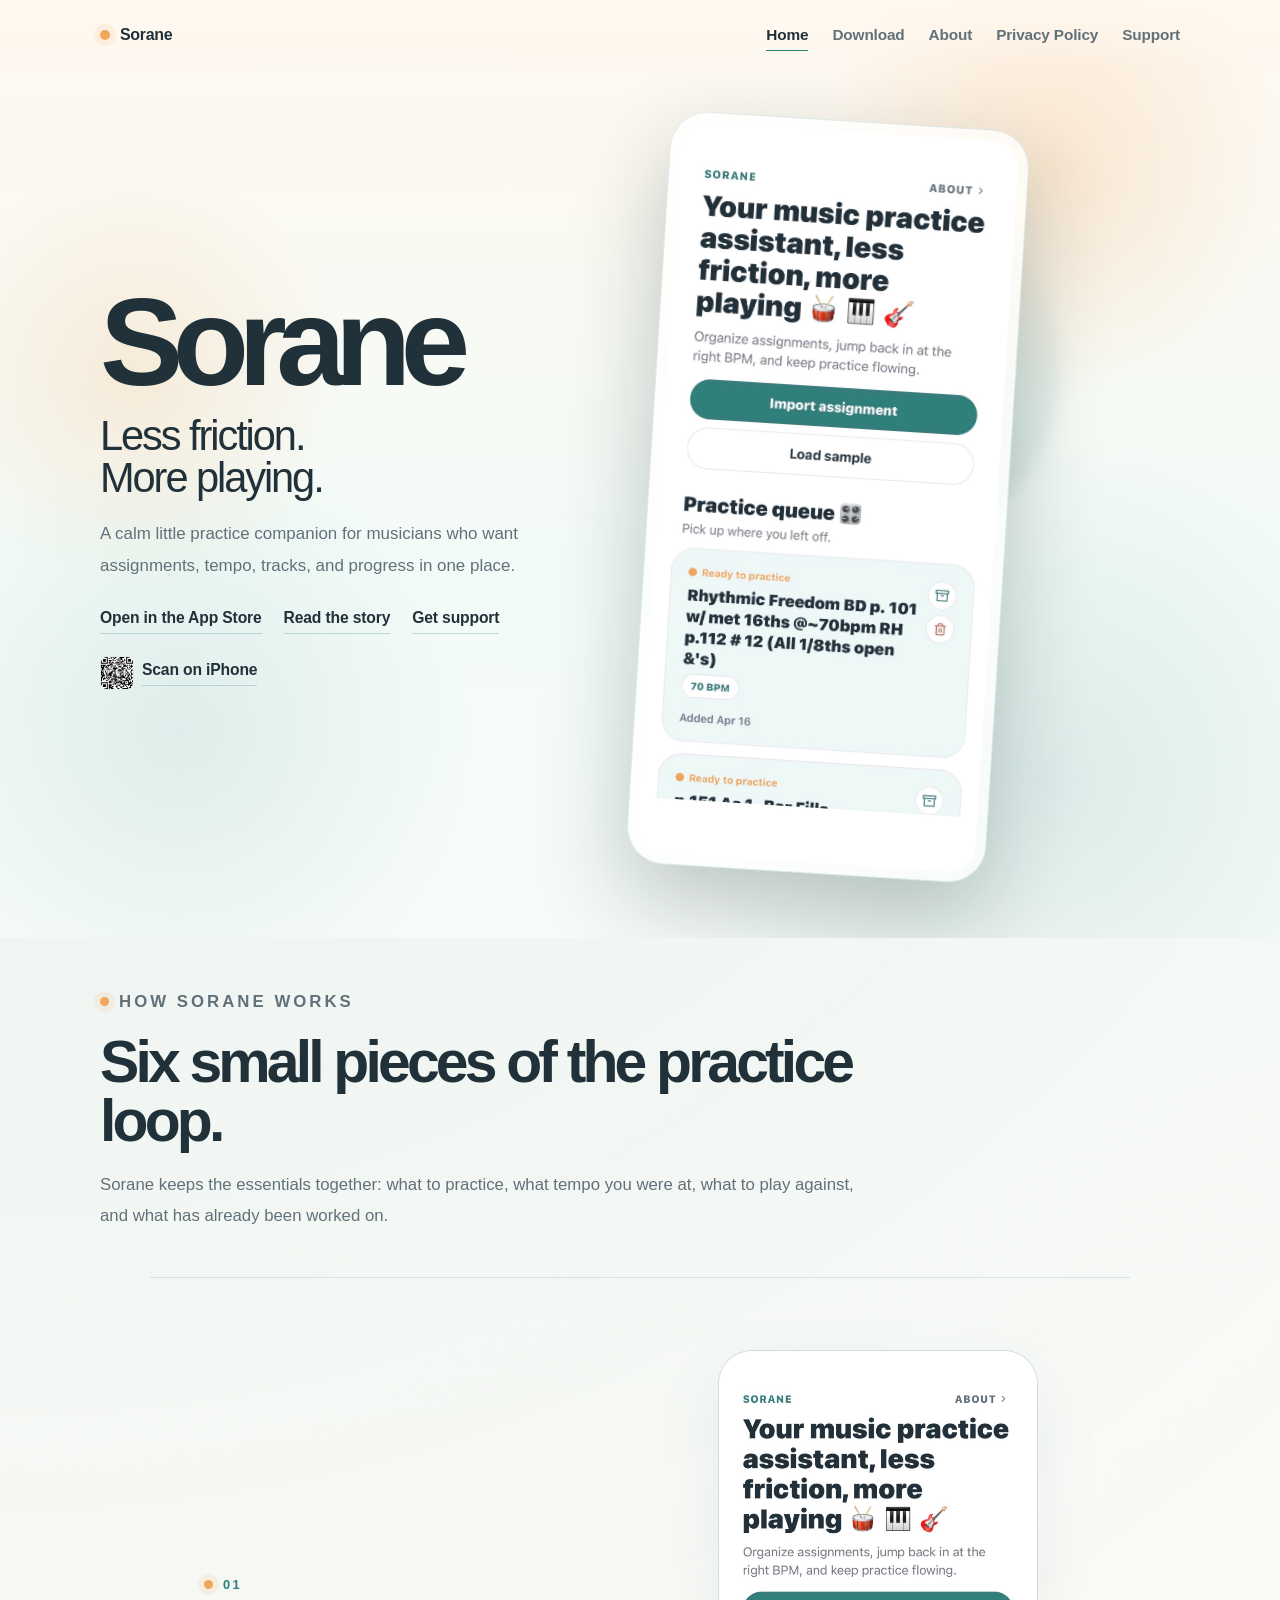
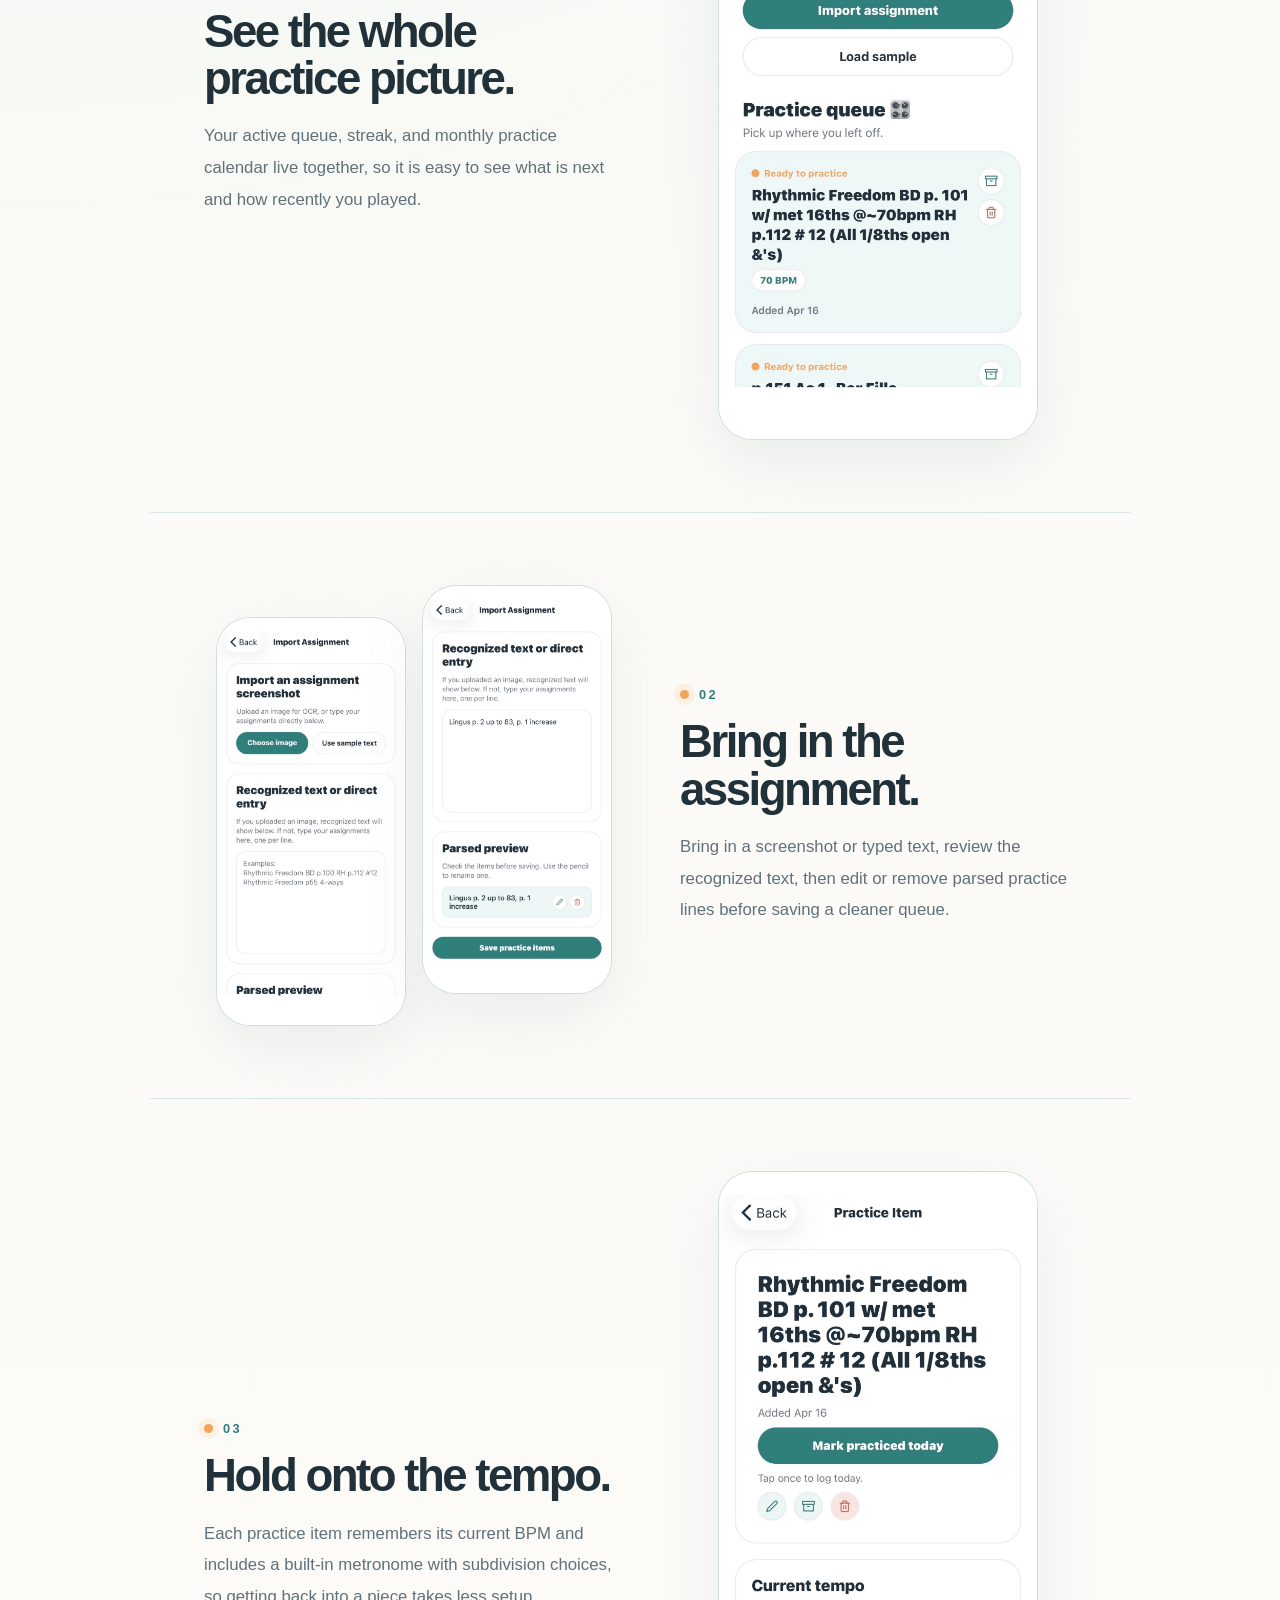
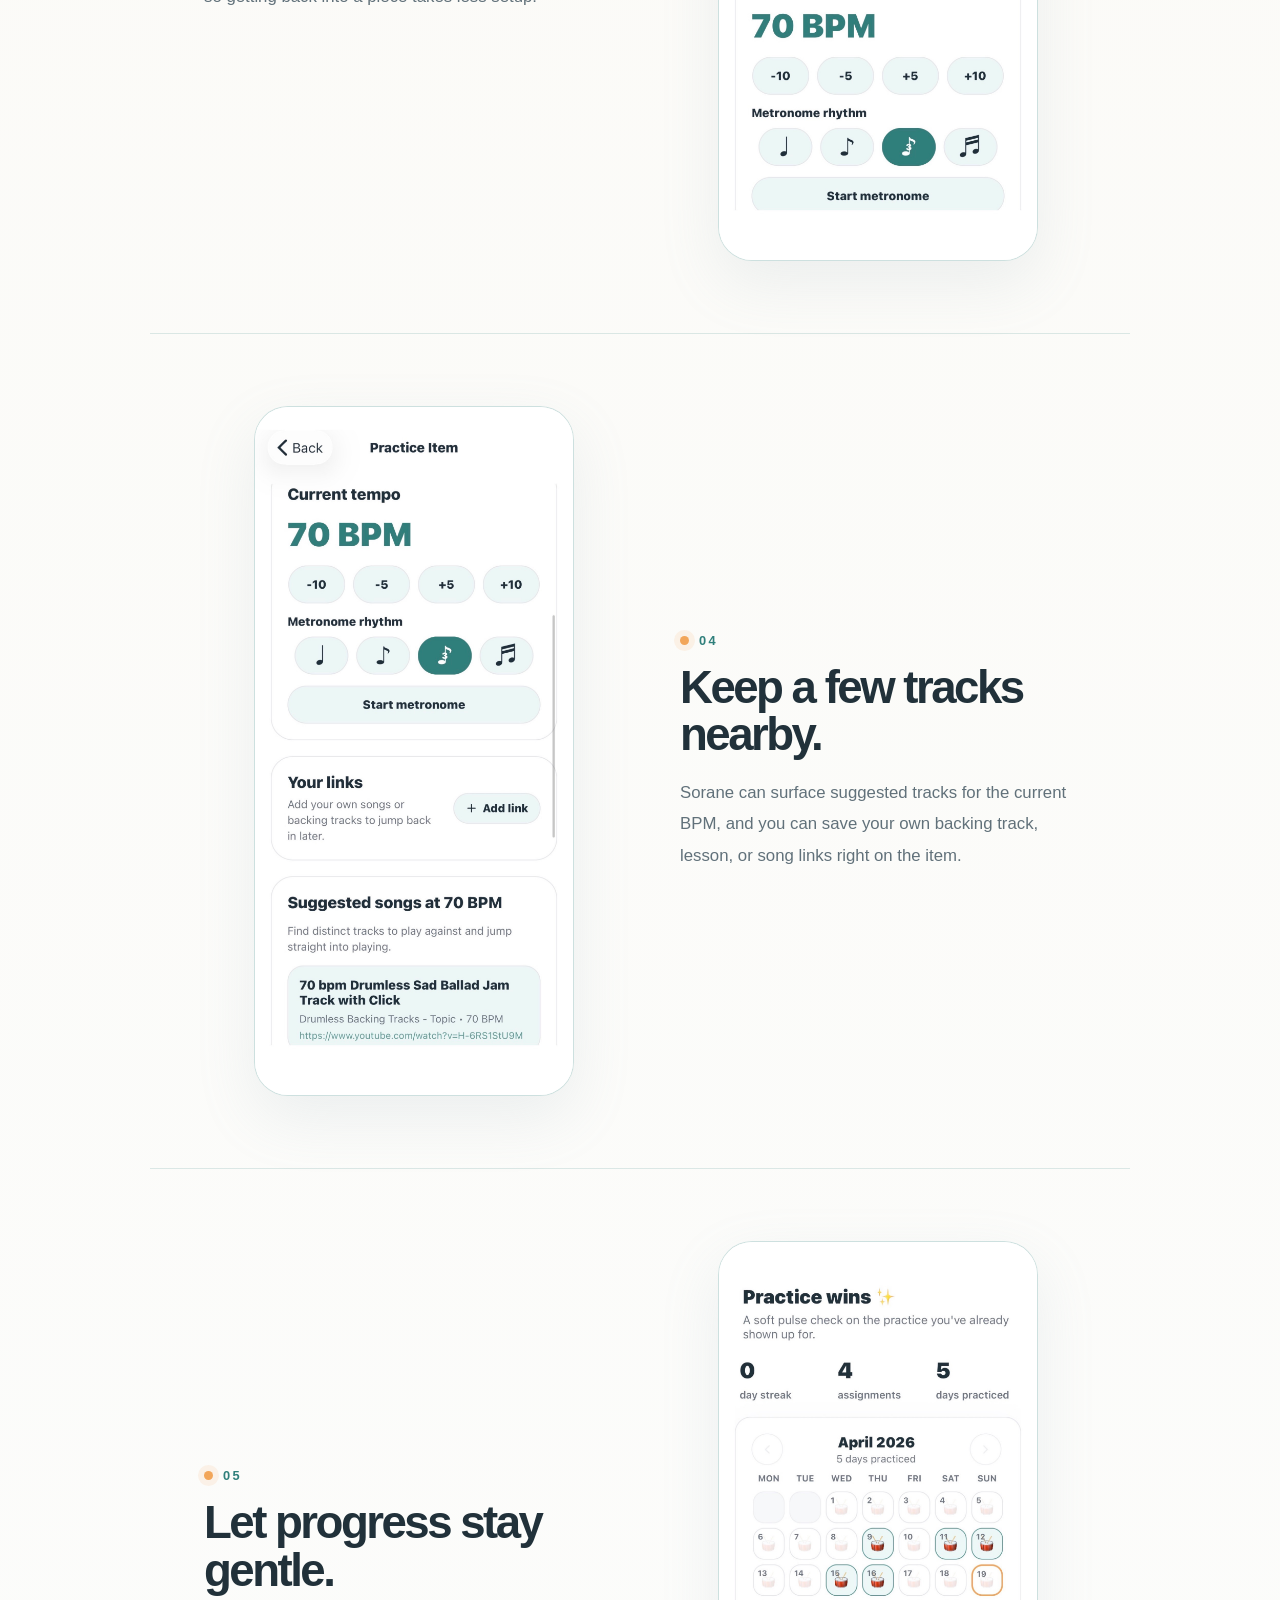
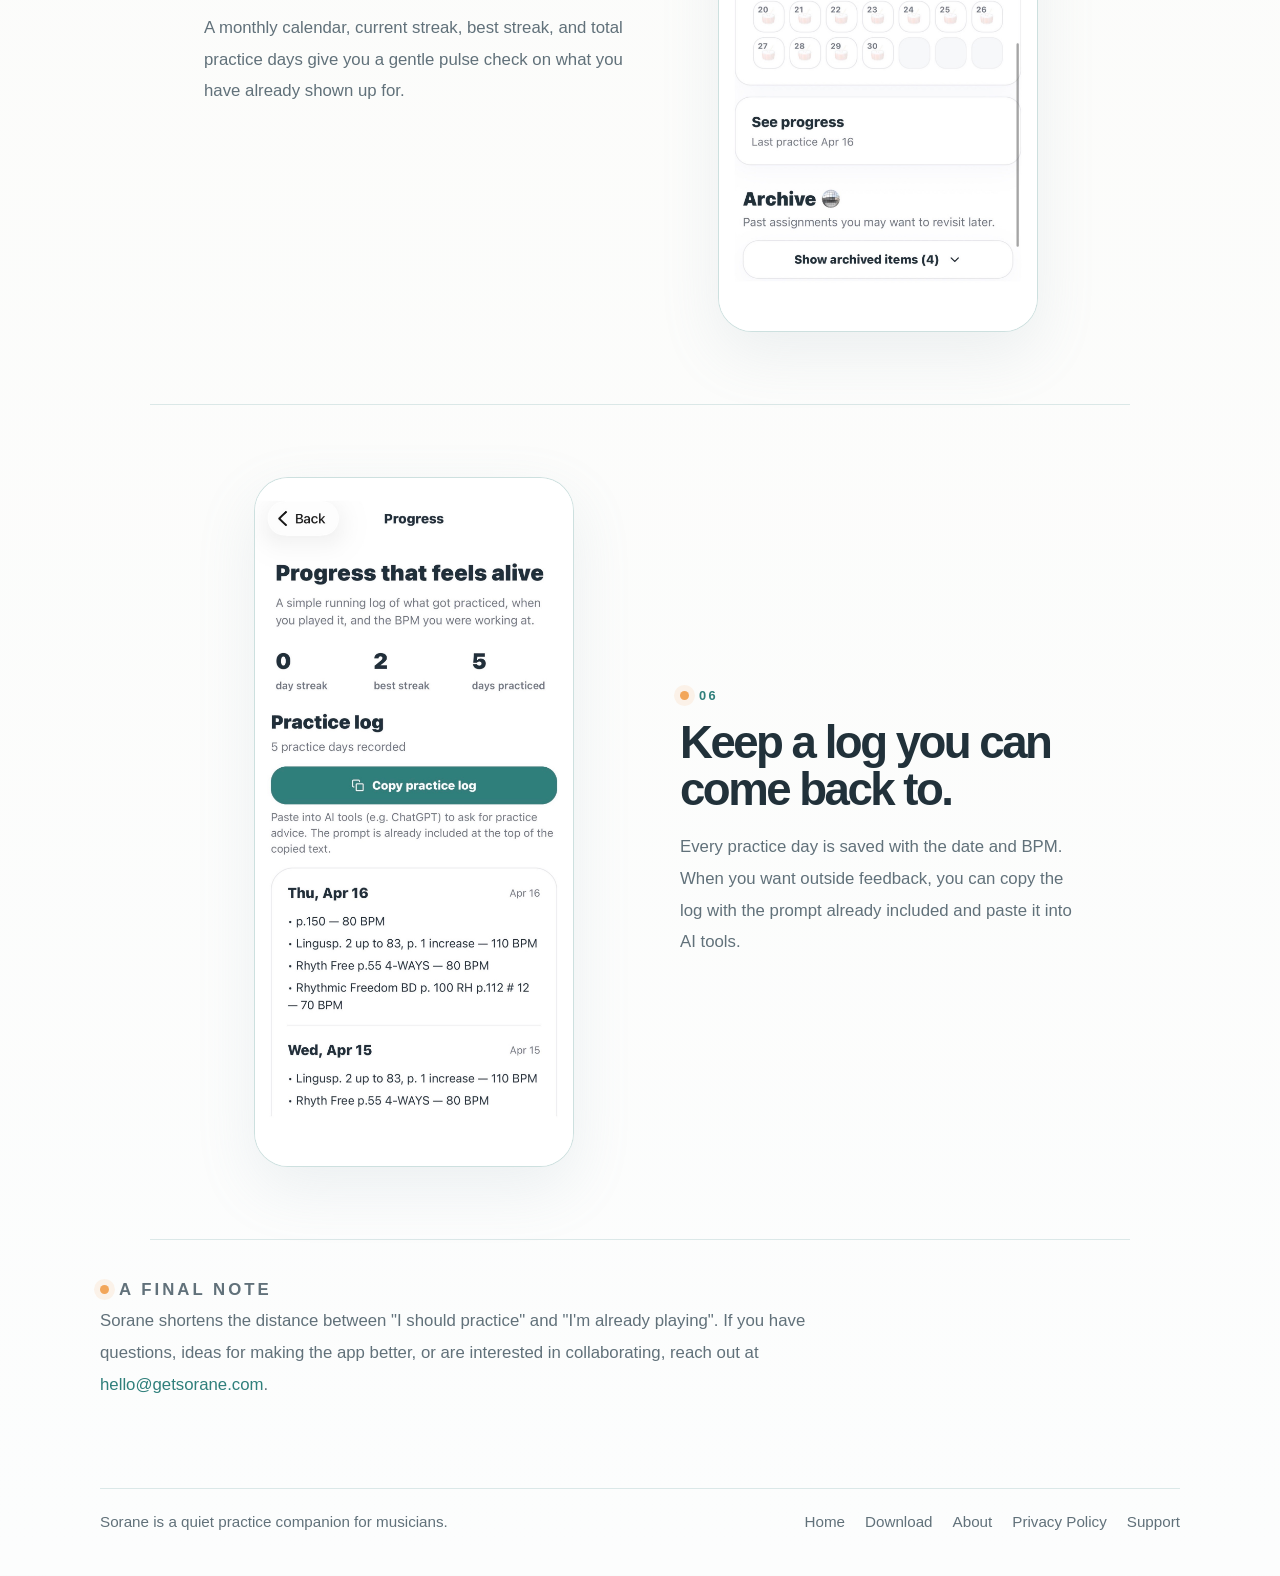
==== commit 8f471625: "Inline hero QR link" ====
--- a/index.html
+++ b/index.html
@@ -44,13 +44,11 @@
               <a href="https://apps.apple.com/us/app/sorane-music-practice/id6761887456?uo=4">Open in the App Store</a>
               <a href="./about.html">Read the story</a>
               <a href="./support.html">Get support</a>
-            </p>
-            <div class="hero-download" aria-label="Download Sorane">
-              <div class="hero-qr">
+              <span class="hero-qr-link">
                 <img src="./Assets/app-store-qr.svg" alt="QR code for Sorane on the App Store" />
                 <span>Scan on iPhone</span>
-              </div>
-            </div>
+              </span>
+            </p>
           </div>
 
           <div class="poster-visual" aria-hidden="true">
--- a/styles.css
+++ b/styles.css
@@ -298,33 +298,27 @@
   transform: translateY(-1px);
 }
 
-.hero-download {
+.hero-qr-link {
   display: inline-flex;
-  margin-top: 22px;
-}
-
-.hero-qr {
-  display: inline-flex;
-  align-items: center;
-  gap: 10px;
-  padding: 8px 10px 8px 8px;
-  border: 1px solid rgba(47, 127, 123, 0.12);
-  border-radius: 18px;
-  background: rgba(255, 255, 255, 0.42);
-}
-
-.hero-qr img {
-  width: 64px;
-  height: 64px;
-  border-radius: 9px;
-}
-
-.hero-qr span {
-  max-width: 7ch;
-  color: var(--muted);
-  font-size: 0.78rem;
-  font-weight: 700;
-  line-height: 1.25;
+  align-items: center;
+  gap: 8px;
+  color: var(--text);
+  font-size: 0.98rem;
+  font-weight: 600;
+  letter-spacing: -0.01em;
+}
+
+.hero-qr-link img {
+  width: 34px;
+  height: 34px;
+  border: 1px solid rgba(47, 127, 123, 0.14);
+  border-radius: 7px;
+  background: rgba(255, 255, 255, 0.62);
+}
+
+.hero-qr-link span {
+  padding-bottom: 6px;
+  border-bottom: 1px solid rgba(47, 127, 123, 0.26);
 }
 
 .poster-visual {
@@ -734,7 +728,7 @@
     animation: hero-fade 760ms var(--ease-out) 380ms both;
   }
 
-  .home-page .hero-download {
+  .home-page .hero-qr-link {
     animation: hero-fade 760ms var(--ease-out) 460ms both;
   }
 
@@ -859,13 +853,9 @@
     gap: 18px;
   }
 
-  .hero-download {
-    align-items: flex-start;
-    gap: 14px;
-  }
-
-  .hero-qr {
-    width: auto;
+  .hero-qr-link img {
+    width: 30px;
+    height: 30px;
   }
 
   .screenshot {
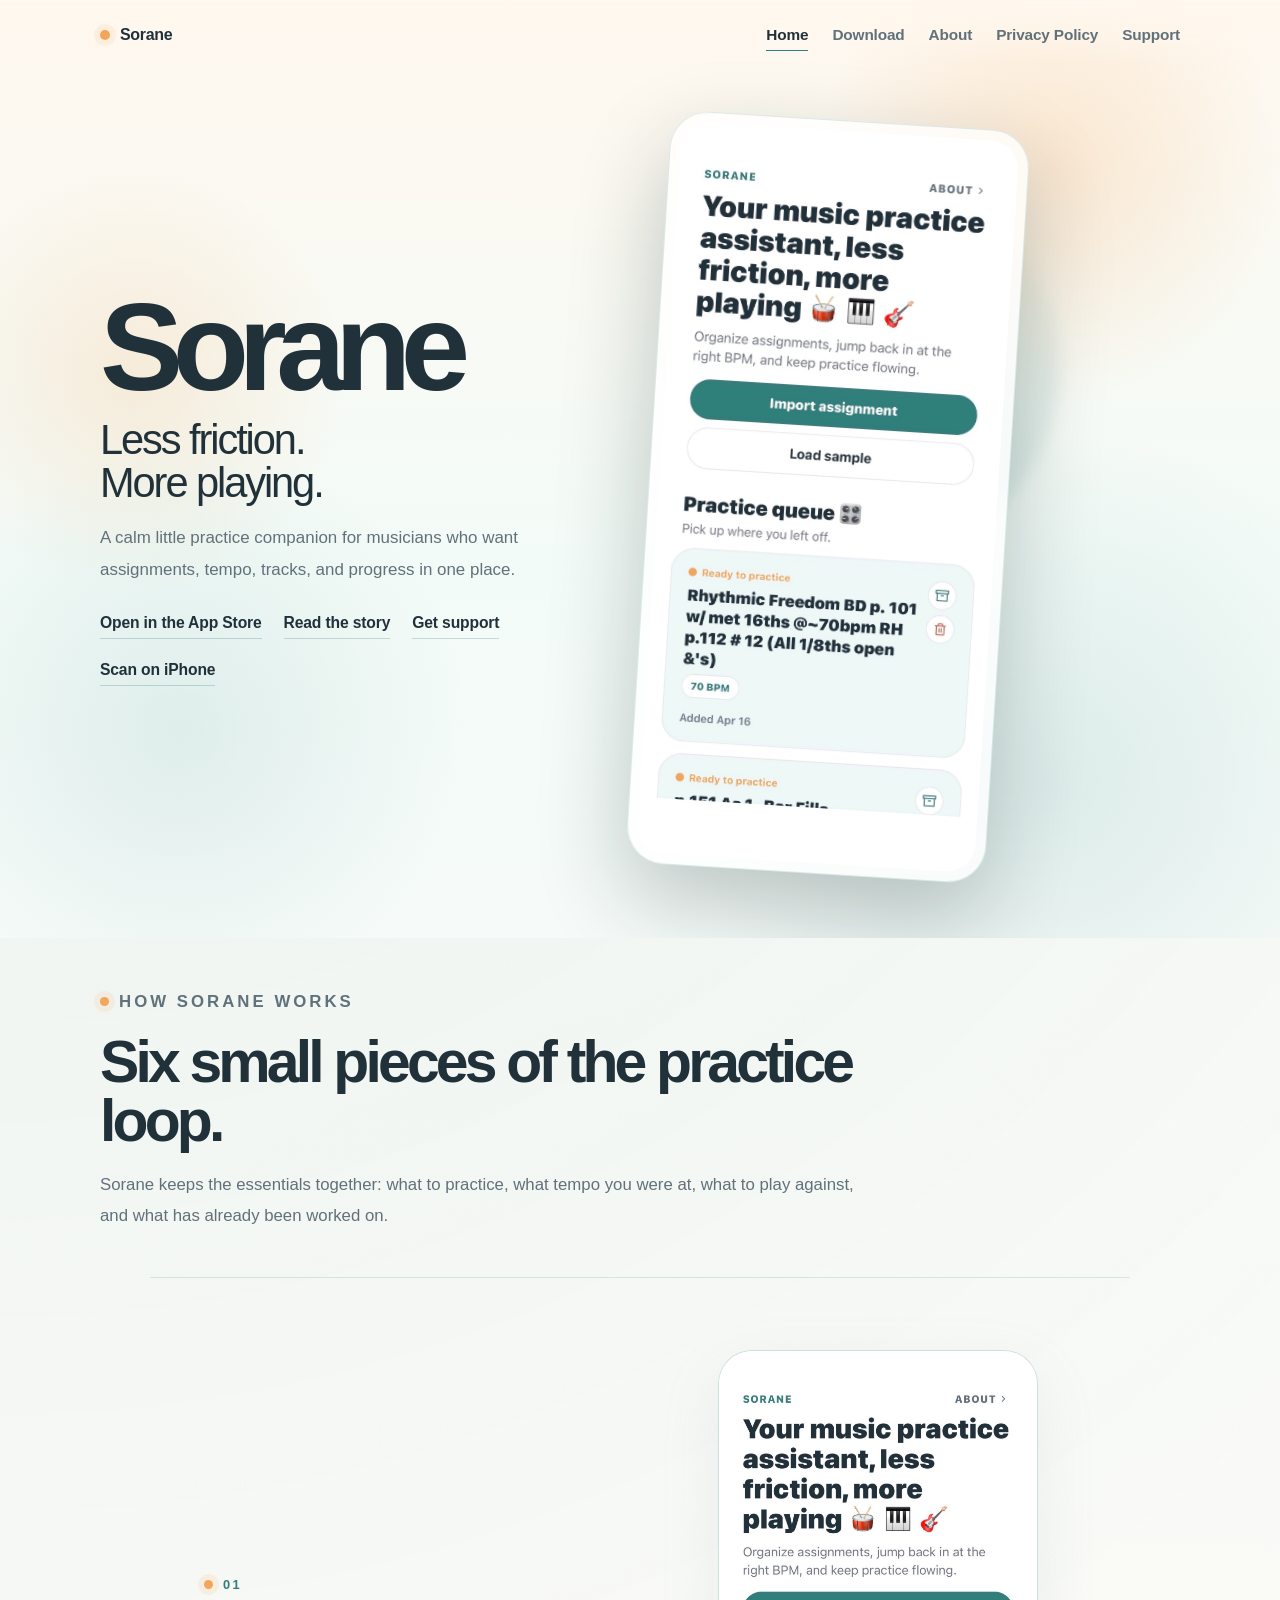
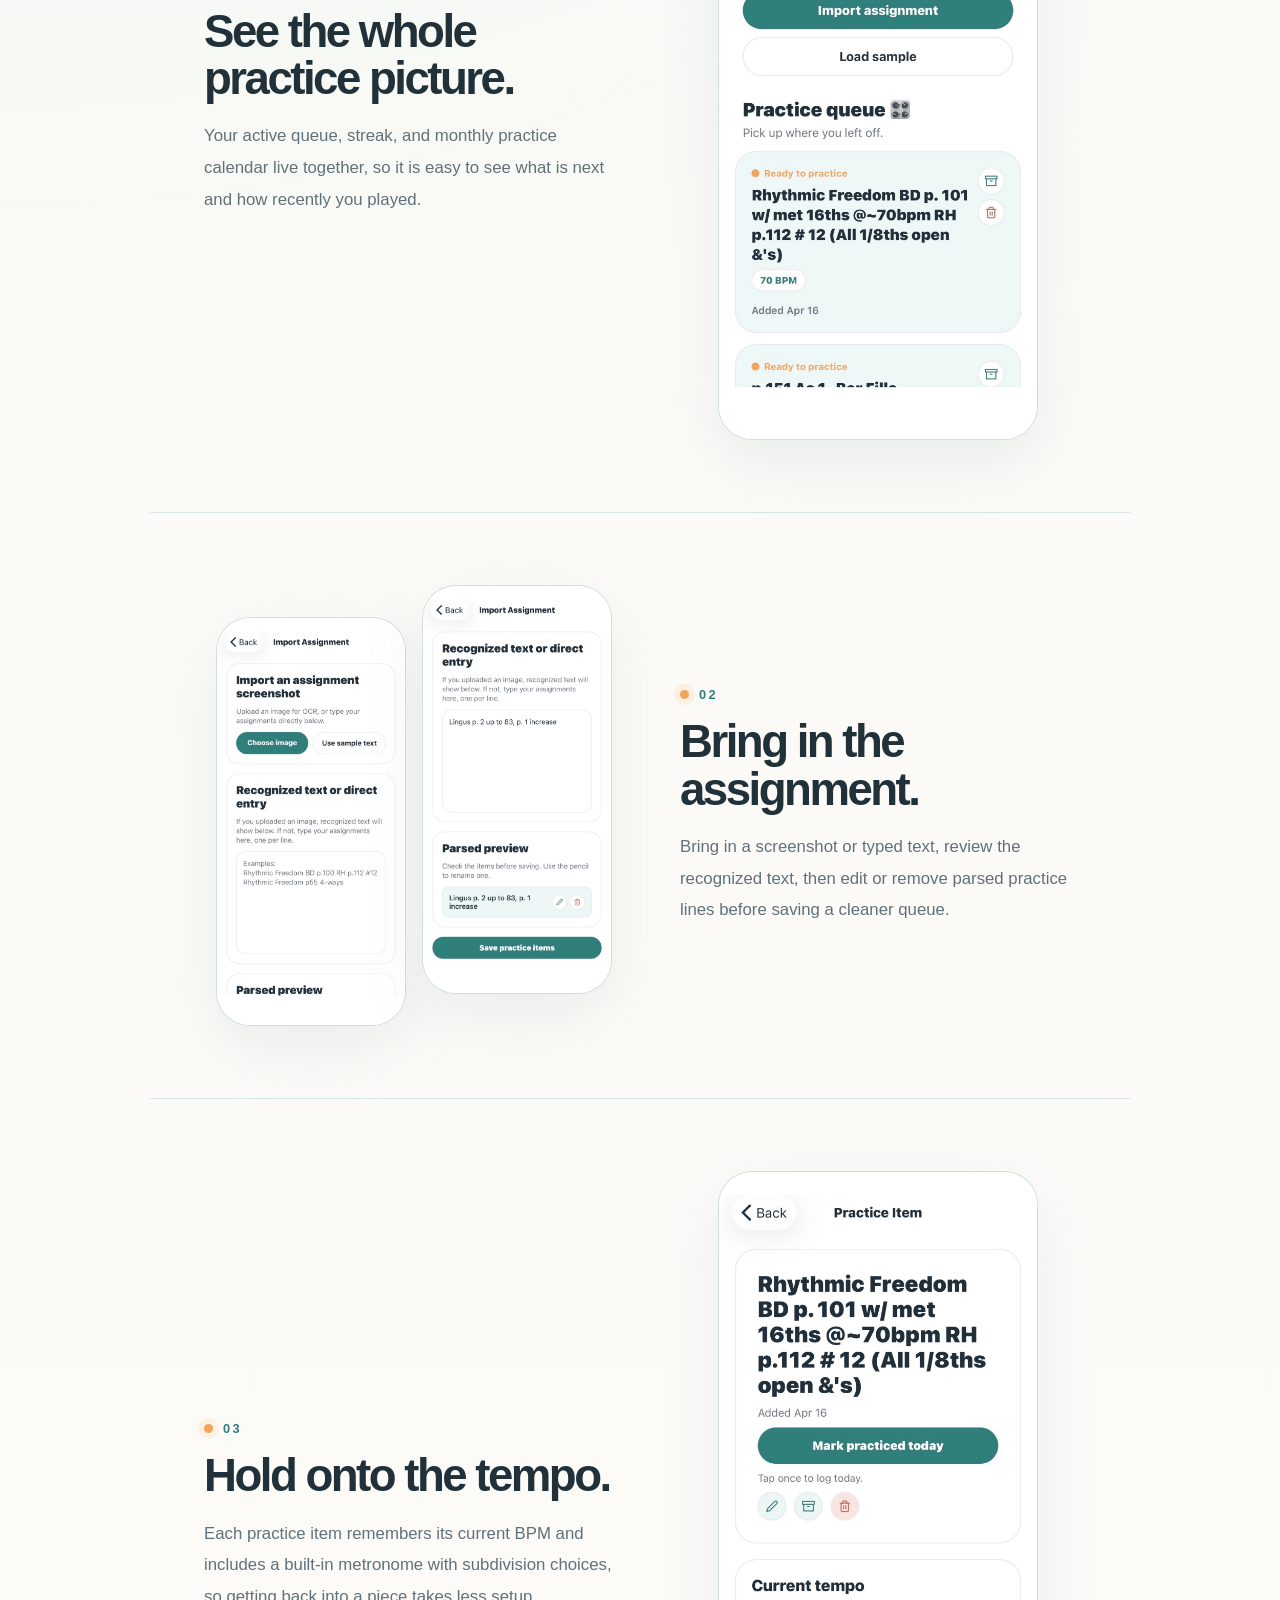
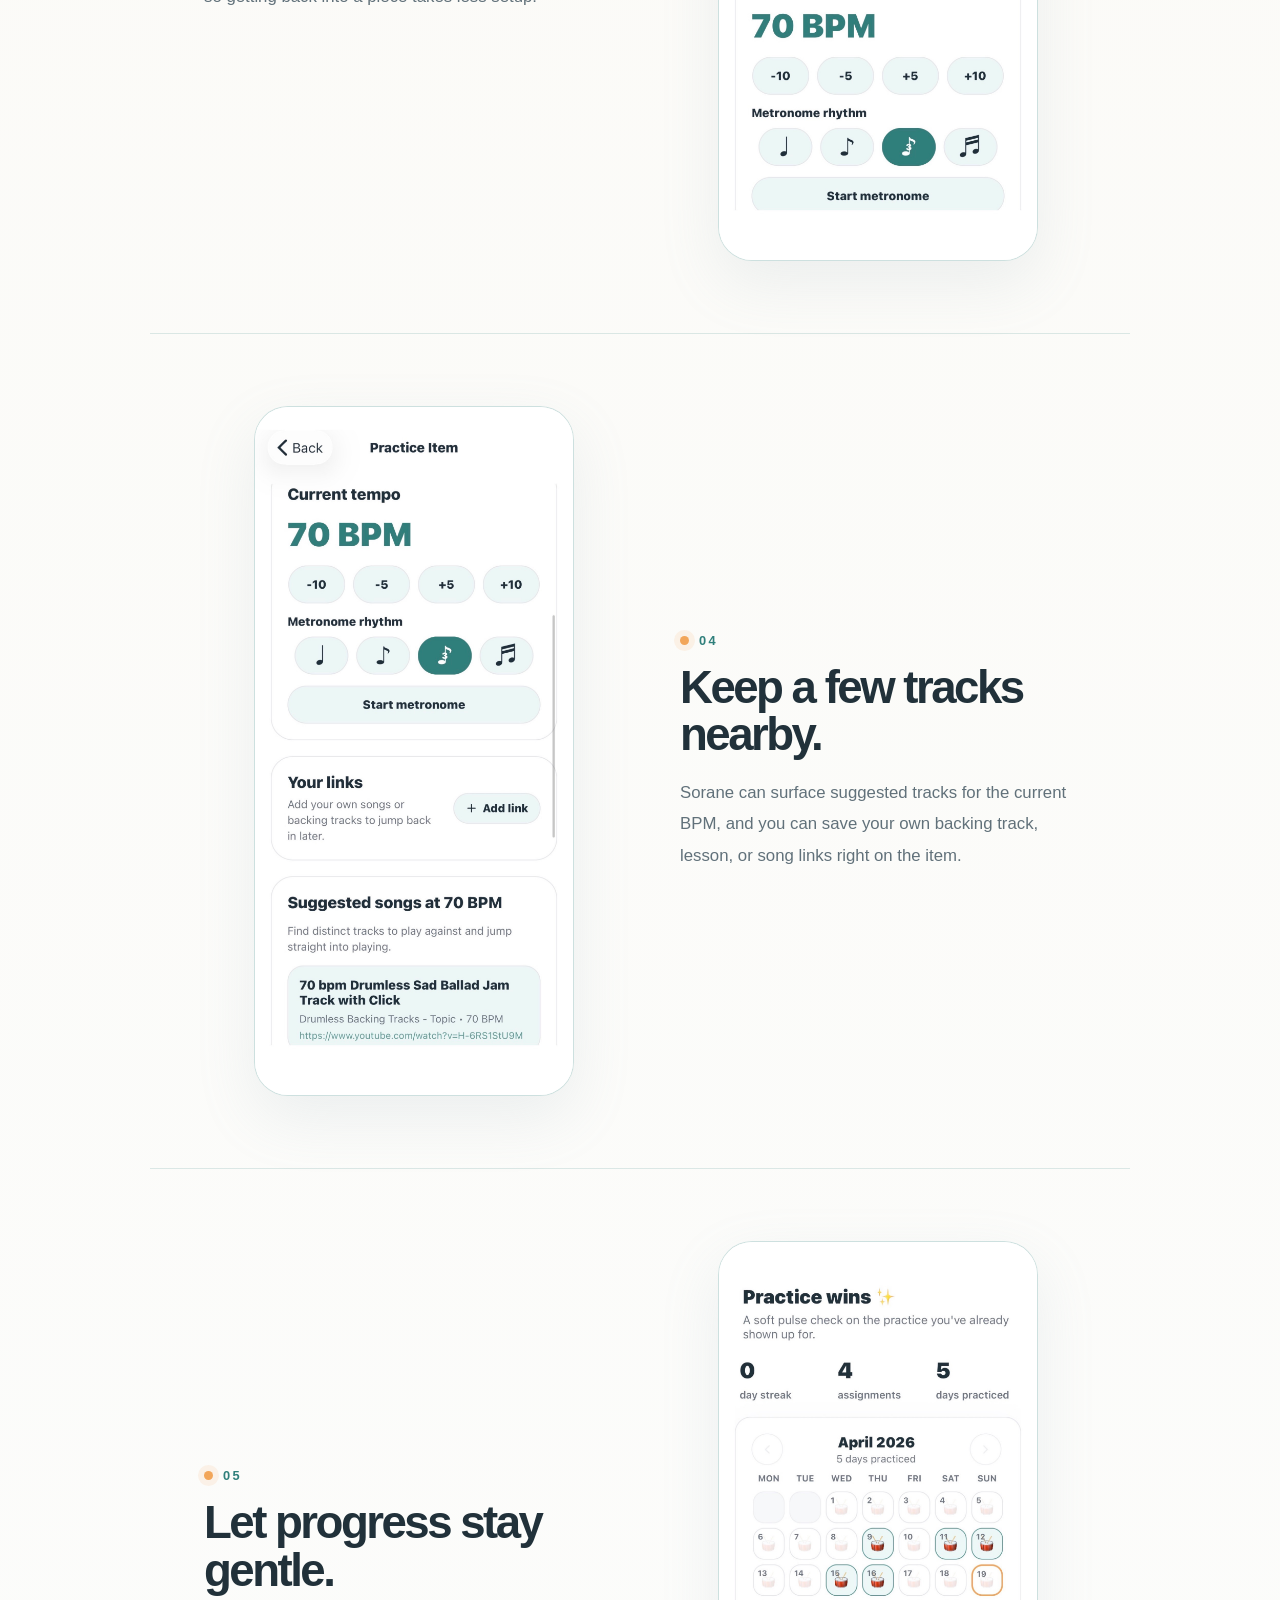
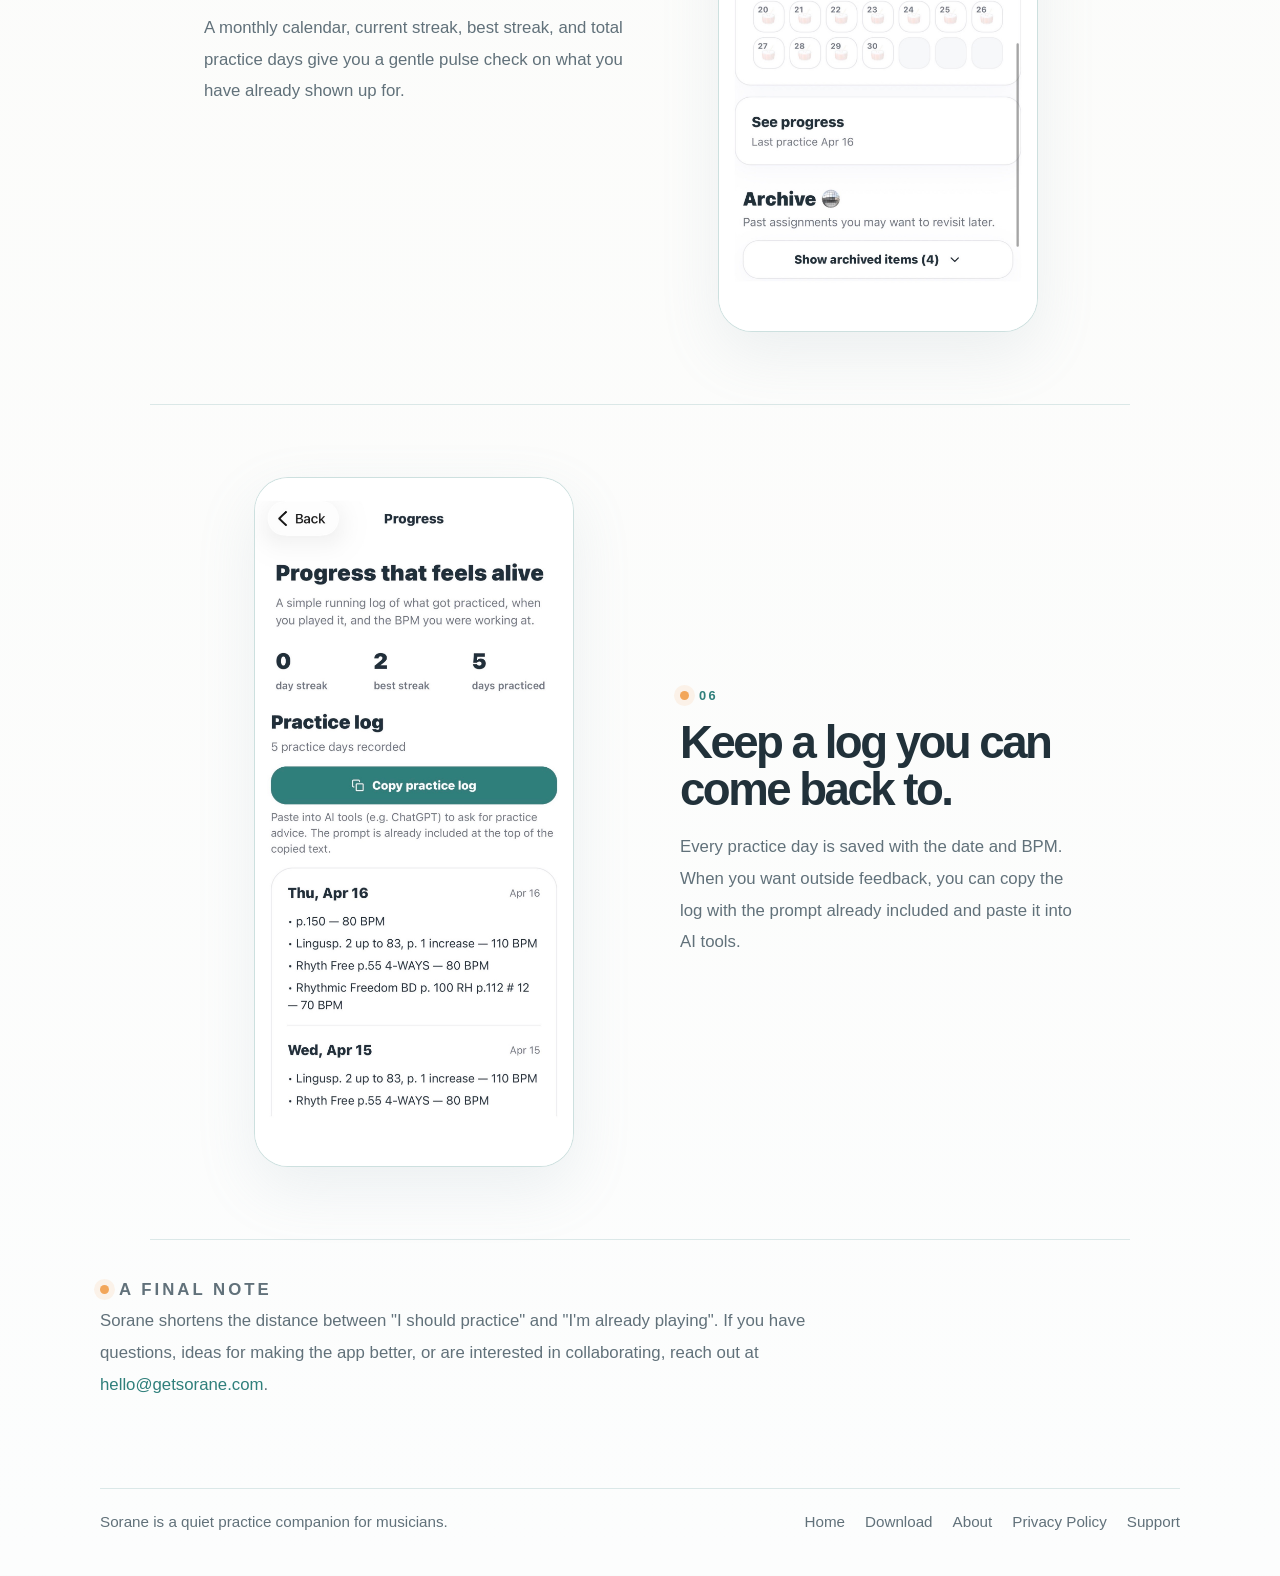
==== commit f2d2582c: "Make hero download links text-only" ====
--- a/index.html
+++ b/index.html
@@ -8,8 +8,8 @@
       name="description"
       content="Sorane is a local-first iPhone practice companion for musicians who want assignments, BPM context, tracks, and progress in one calm place."
     />
-    <link rel="stylesheet" href="./styles.css?v=20260623-1" />
-    <script src="./site.js?v=20260623-1" defer></script>
+    <link rel="stylesheet" href="./styles.css?v=20260624-1" />
+    <script src="./site.js?v=20260624-1" defer></script>
   </head>
   <body class="home-page">
     <header class="topbar">
@@ -44,10 +44,7 @@
               <a href="https://apps.apple.com/us/app/sorane-music-practice/id6761887456?uo=4">Open in the App Store</a>
               <a href="./about.html">Read the story</a>
               <a href="./support.html">Get support</a>
-              <span class="hero-qr-link">
-                <img src="./Assets/app-store-qr.svg" alt="QR code for Sorane on the App Store" />
-                <span>Scan on iPhone</span>
-              </span>
+              <a href="./download.html">Scan on iPhone</a>
             </p>
           </div>
 
--- a/styles.css
+++ b/styles.css
@@ -298,29 +298,6 @@
   transform: translateY(-1px);
 }
 
-.hero-qr-link {
-  display: inline-flex;
-  align-items: center;
-  gap: 8px;
-  color: var(--text);
-  font-size: 0.98rem;
-  font-weight: 600;
-  letter-spacing: -0.01em;
-}
-
-.hero-qr-link img {
-  width: 34px;
-  height: 34px;
-  border: 1px solid rgba(47, 127, 123, 0.14);
-  border-radius: 7px;
-  background: rgba(255, 255, 255, 0.62);
-}
-
-.hero-qr-link span {
-  padding-bottom: 6px;
-  border-bottom: 1px solid rgba(47, 127, 123, 0.26);
-}
-
 .poster-visual {
   position: relative;
   display: flex;
@@ -728,10 +705,6 @@
     animation: hero-fade 760ms var(--ease-out) 380ms both;
   }
 
-  .home-page .hero-qr-link {
-    animation: hero-fade 760ms var(--ease-out) 460ms both;
-  }
-
   .home-page .poster-shot {
     animation:
       hero-rise 1000ms var(--ease-out) 180ms both,
@@ -853,11 +826,6 @@
     gap: 18px;
   }
 
-  .hero-qr-link img {
-    width: 30px;
-    height: 30px;
-  }
-
   .screenshot {
     width: min(100%, 320px);
   }
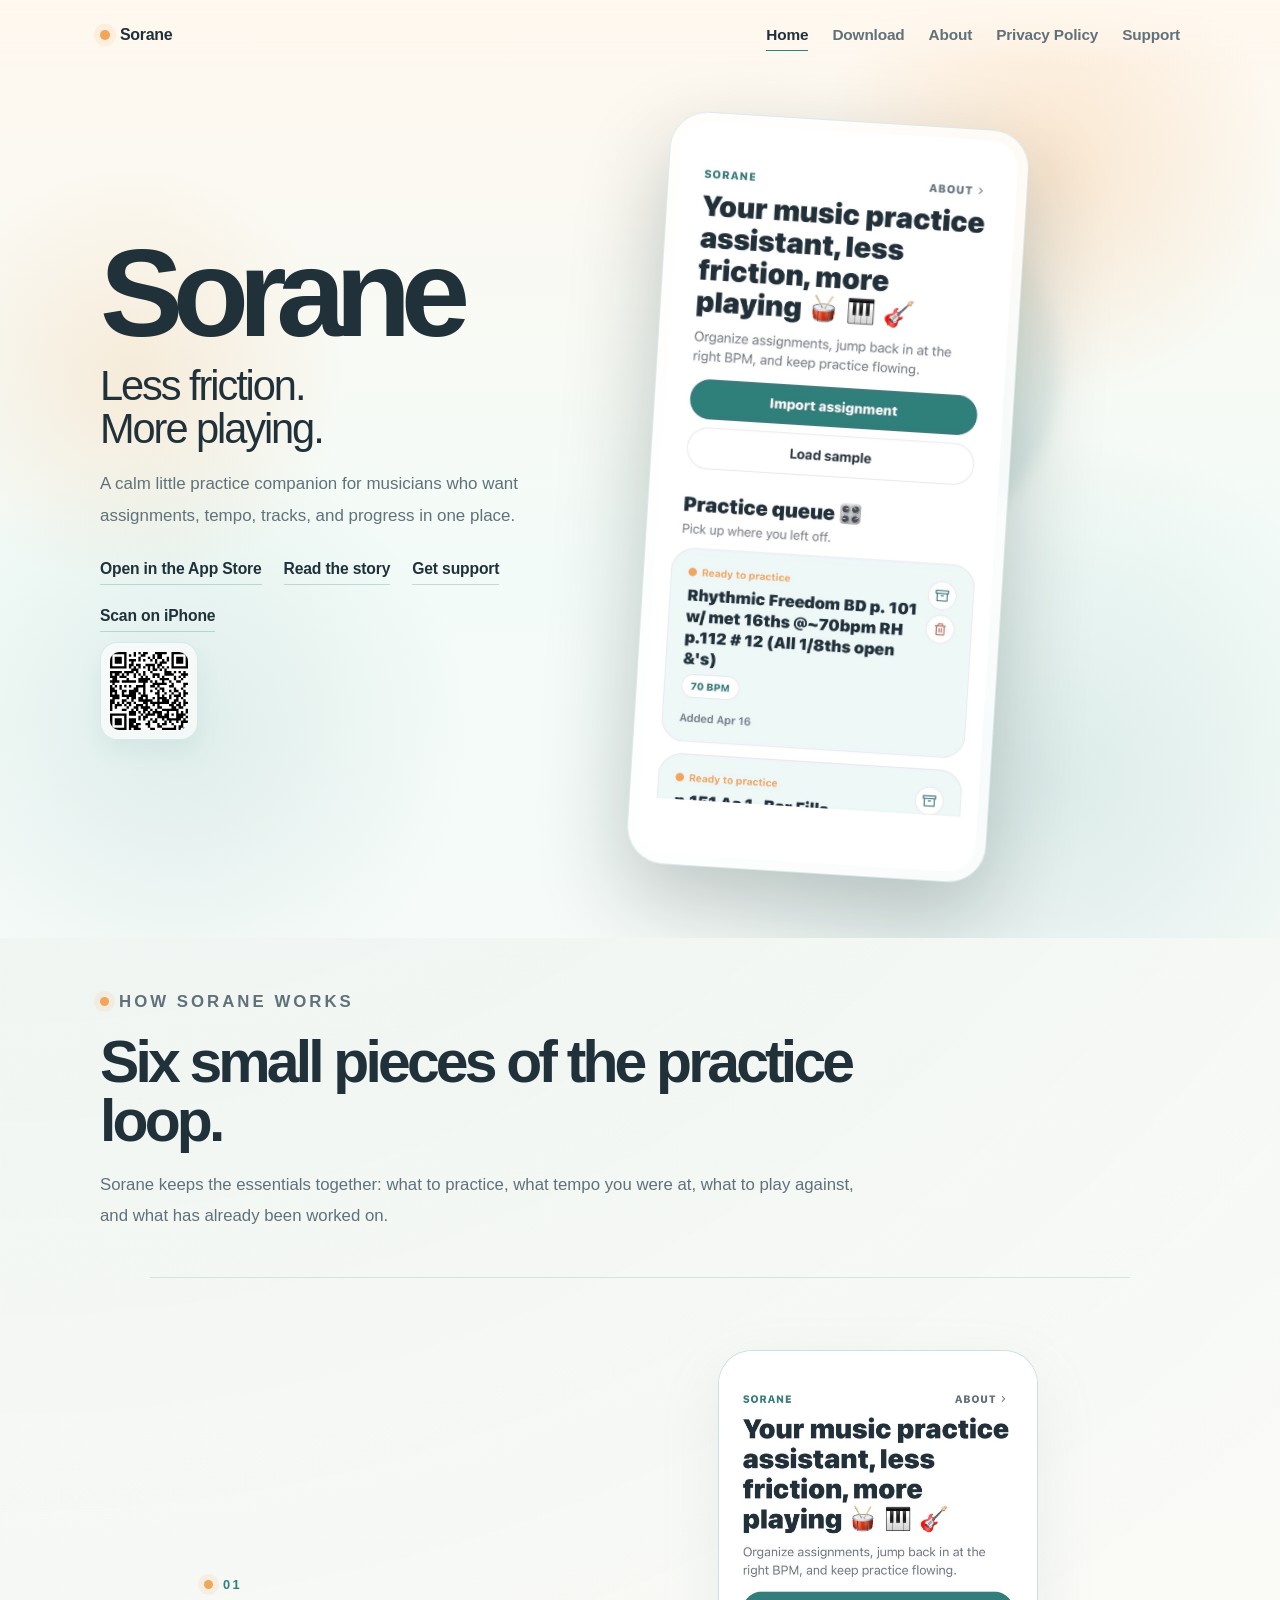
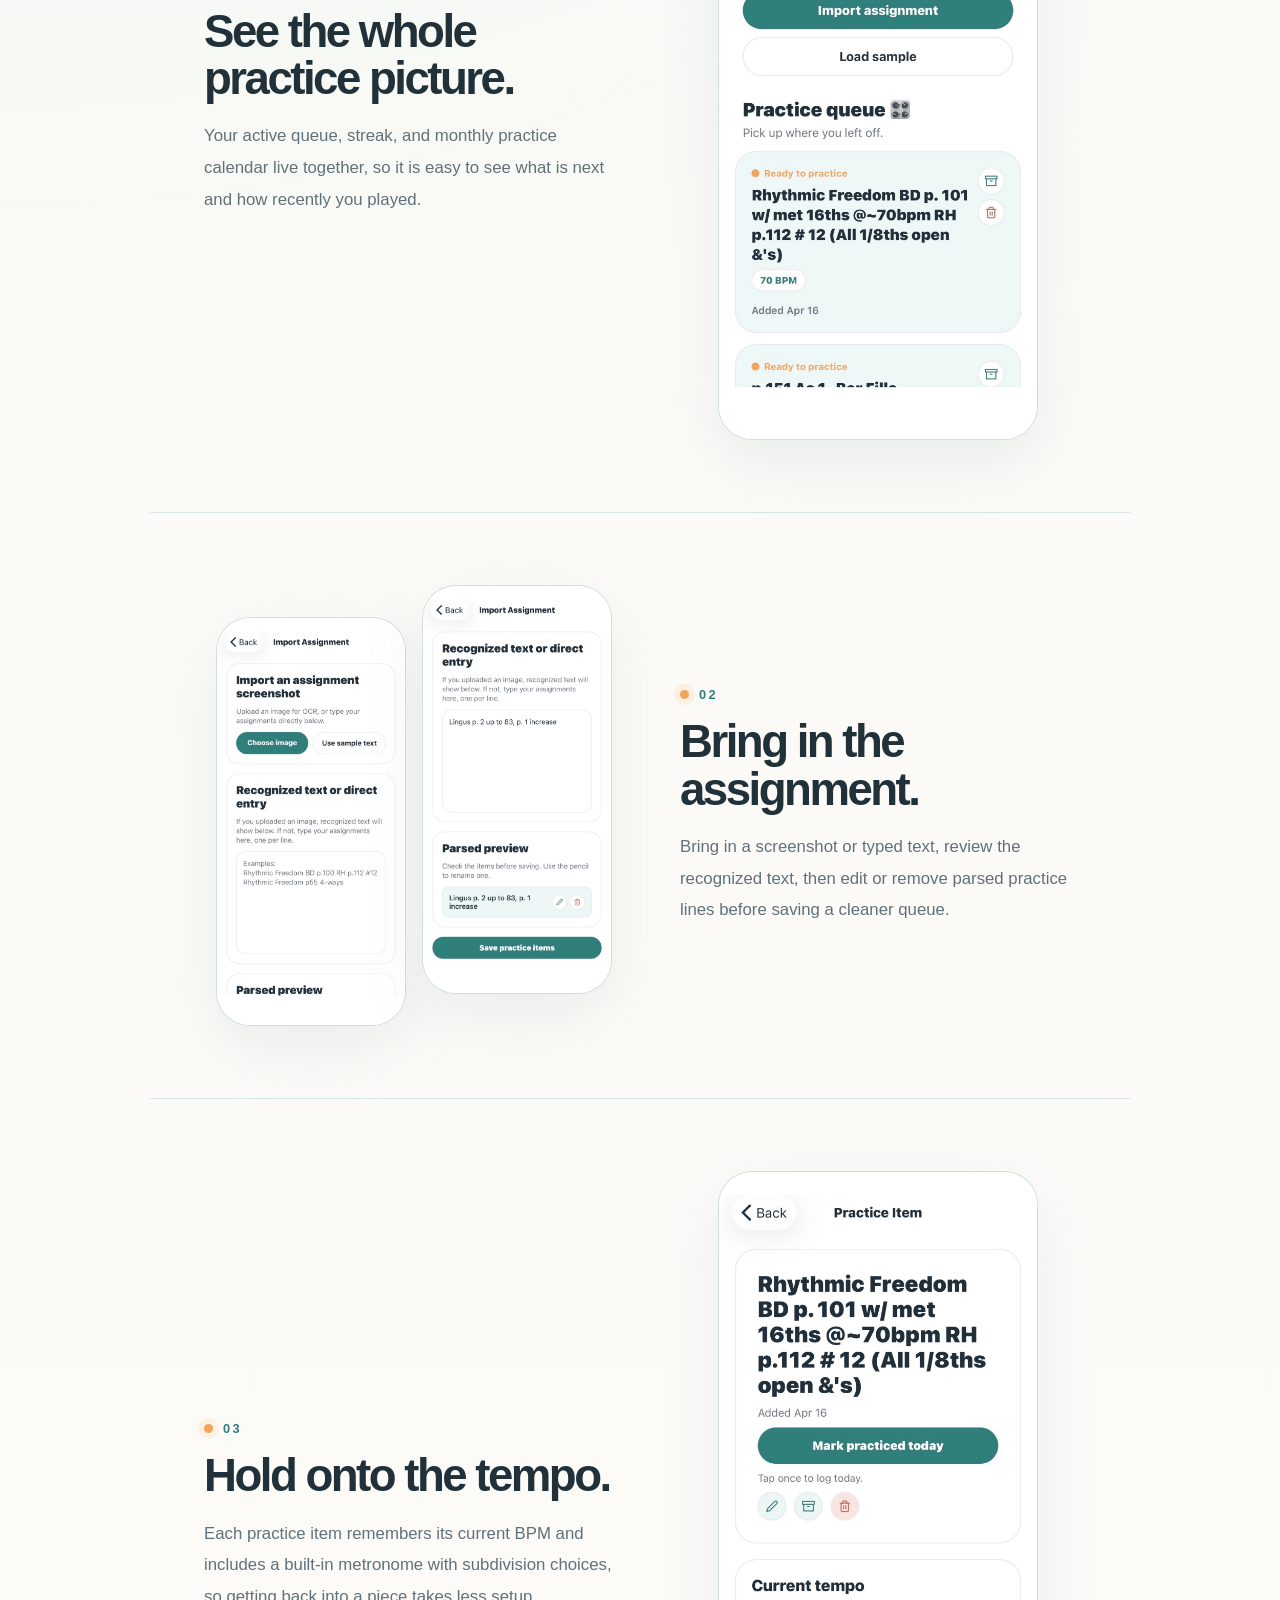
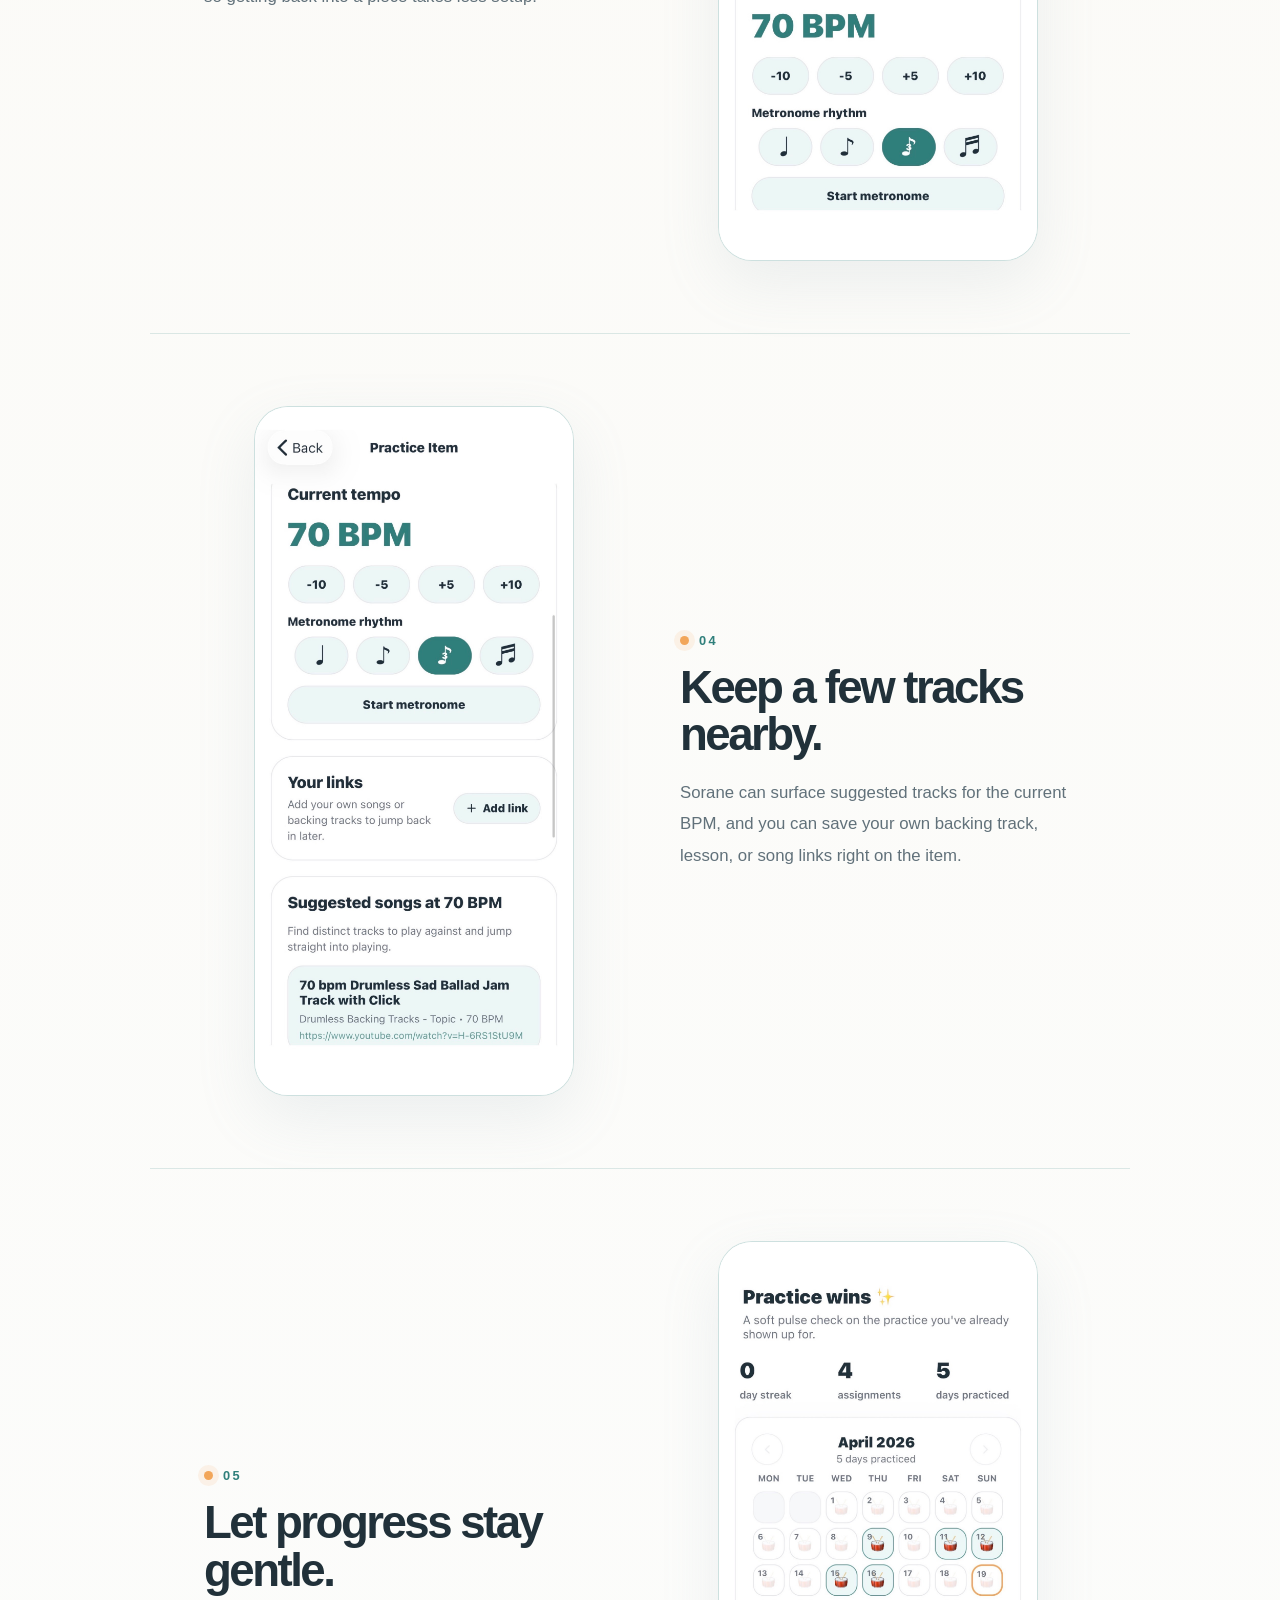
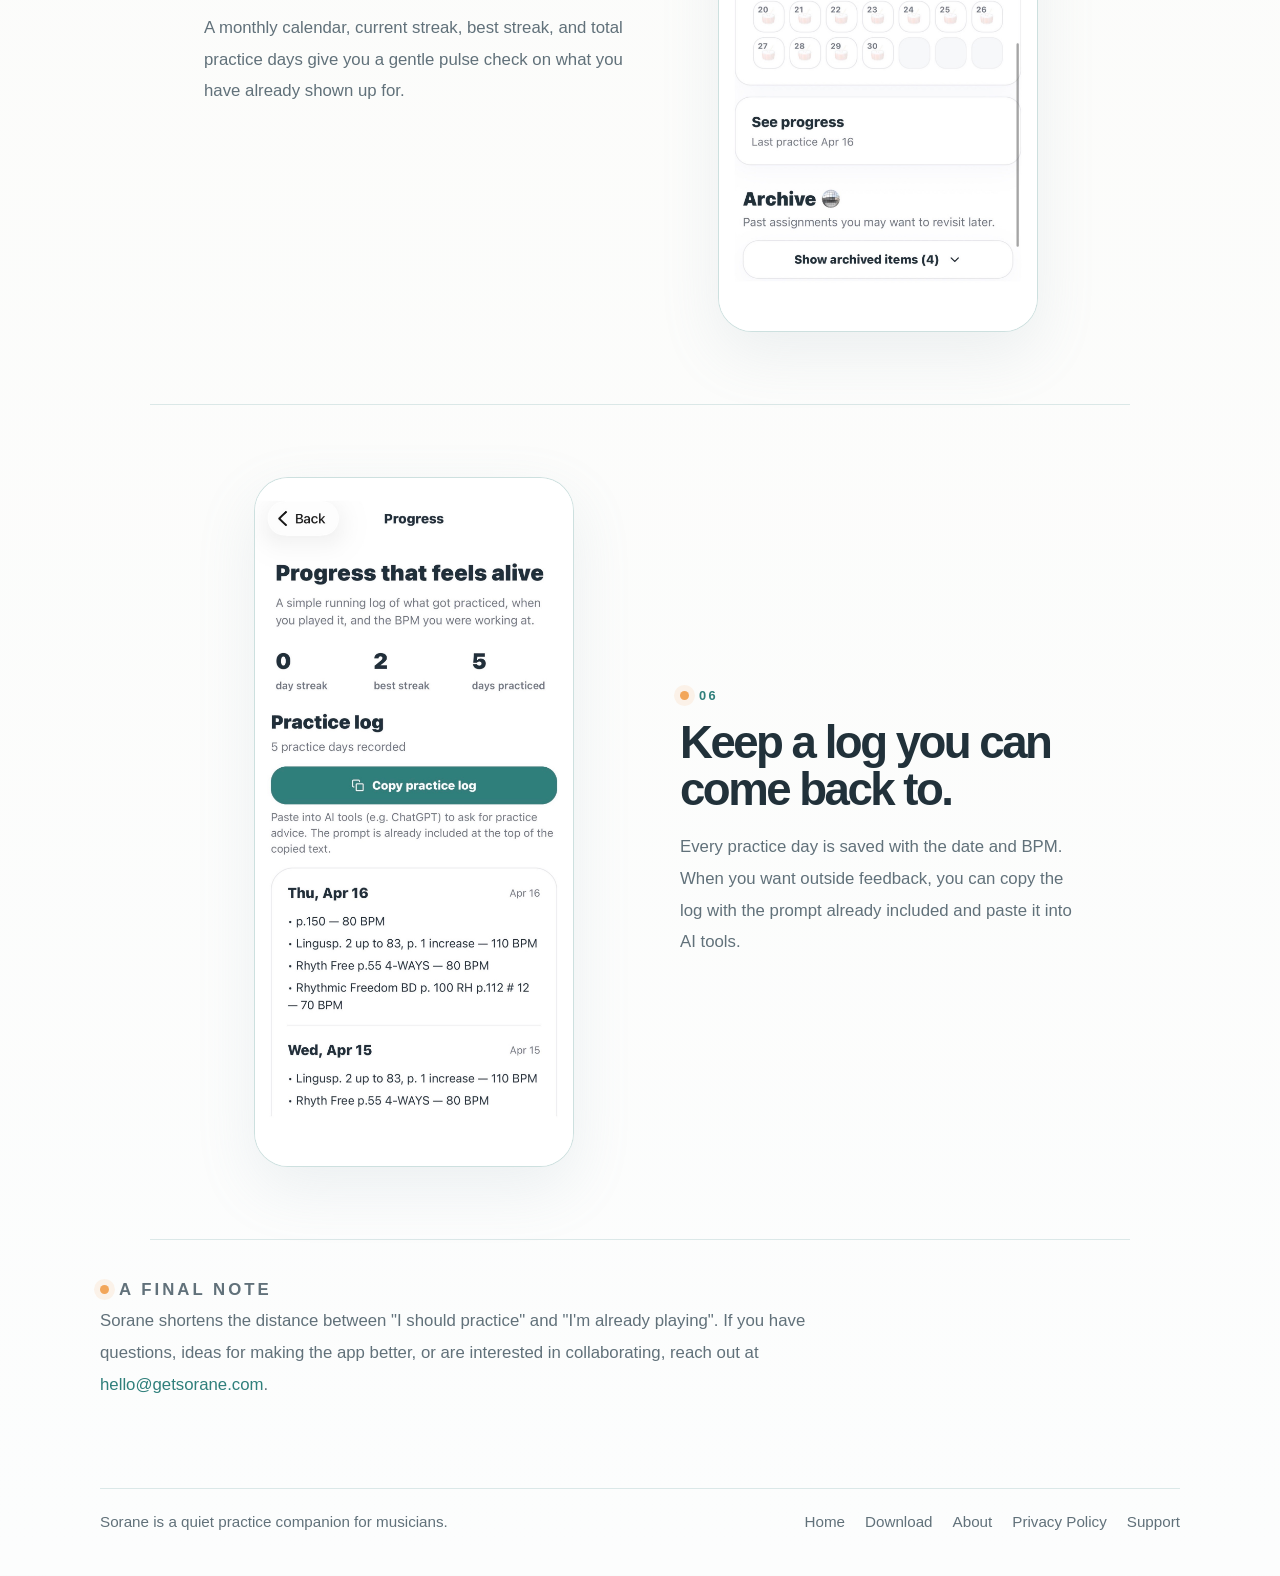
==== commit f9554508: "Add padded hero QR" ====
--- a/index.html
+++ b/index.html
@@ -8,8 +8,8 @@
       name="description"
       content="Sorane is a local-first iPhone practice companion for musicians who want assignments, BPM context, tracks, and progress in one calm place."
     />
-    <link rel="stylesheet" href="./styles.css?v=20260624-1" />
-    <script src="./site.js?v=20260624-1" defer></script>
+    <link rel="stylesheet" href="./styles.css?v=20260624-2" />
+    <script src="./site.js?v=20260624-2" defer></script>
   </head>
   <body class="home-page">
     <header class="topbar">
@@ -44,7 +44,17 @@
               <a href="https://apps.apple.com/us/app/sorane-music-practice/id6761887456?uo=4">Open in the App Store</a>
               <a href="./about.html">Read the story</a>
               <a href="./support.html">Get support</a>
-              <a href="./download.html">Scan on iPhone</a>
+              <span class="hero-qr-link">
+                <span class="hero-qr-label">Scan on iPhone</span>
+                <span class="hero-qr-tile">
+                  <img
+                    src="./Assets/app-store-qr.svg"
+                    width="78"
+                    height="78"
+                    alt="QR code for Sorane on the App Store"
+                  />
+                </span>
+              </span>
             </p>
           </div>
 
--- a/styles.css
+++ b/styles.css
@@ -246,6 +246,7 @@
 .hero-links {
   display: flex;
   flex-wrap: wrap;
+  align-items: flex-start;
   gap: 22px;
   margin: 28px 0 0;
 }
@@ -268,6 +269,39 @@
   border-color: var(--accent);
   color: var(--accent);
   outline: none;
+}
+
+.hero-qr-link {
+  display: inline-flex;
+  flex-direction: column;
+  align-items: flex-start;
+  gap: 10px;
+}
+
+.hero-qr-label {
+  padding-bottom: 6px;
+  border-bottom: 1px solid rgba(47, 127, 123, 0.26);
+  color: var(--text);
+  font-size: 0.98rem;
+  font-weight: 600;
+  letter-spacing: -0.01em;
+  line-height: normal;
+}
+
+.hero-qr-tile {
+  display: inline-flex;
+  padding: 9px;
+  border: 1px solid rgba(47, 127, 123, 0.14);
+  border-radius: 17px;
+  background: rgba(255, 255, 255, 0.62);
+  box-shadow: 0 10px 24px rgba(47, 127, 123, 0.08);
+}
+
+.hero-qr-tile img {
+  width: 78px;
+  height: 78px;
+  max-width: none;
+  border-radius: 9px;
 }
 
 .store-cta {
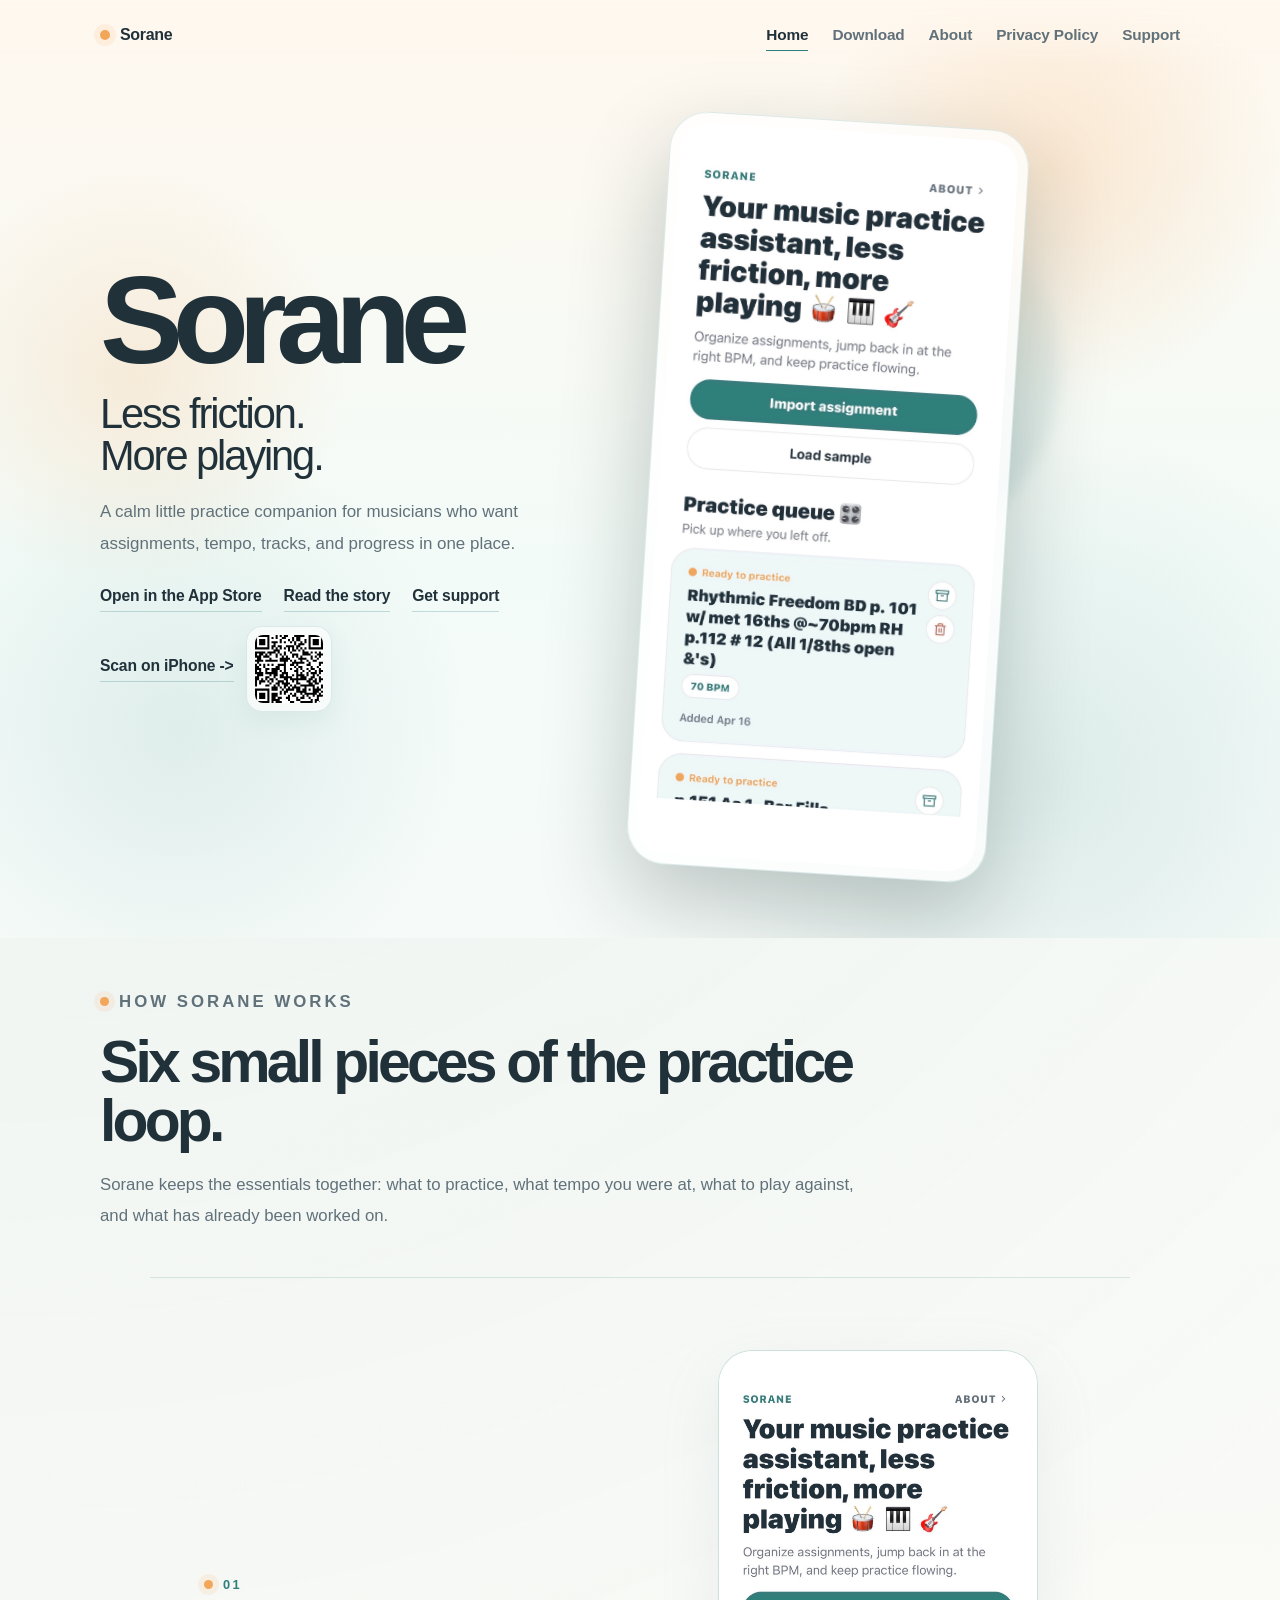
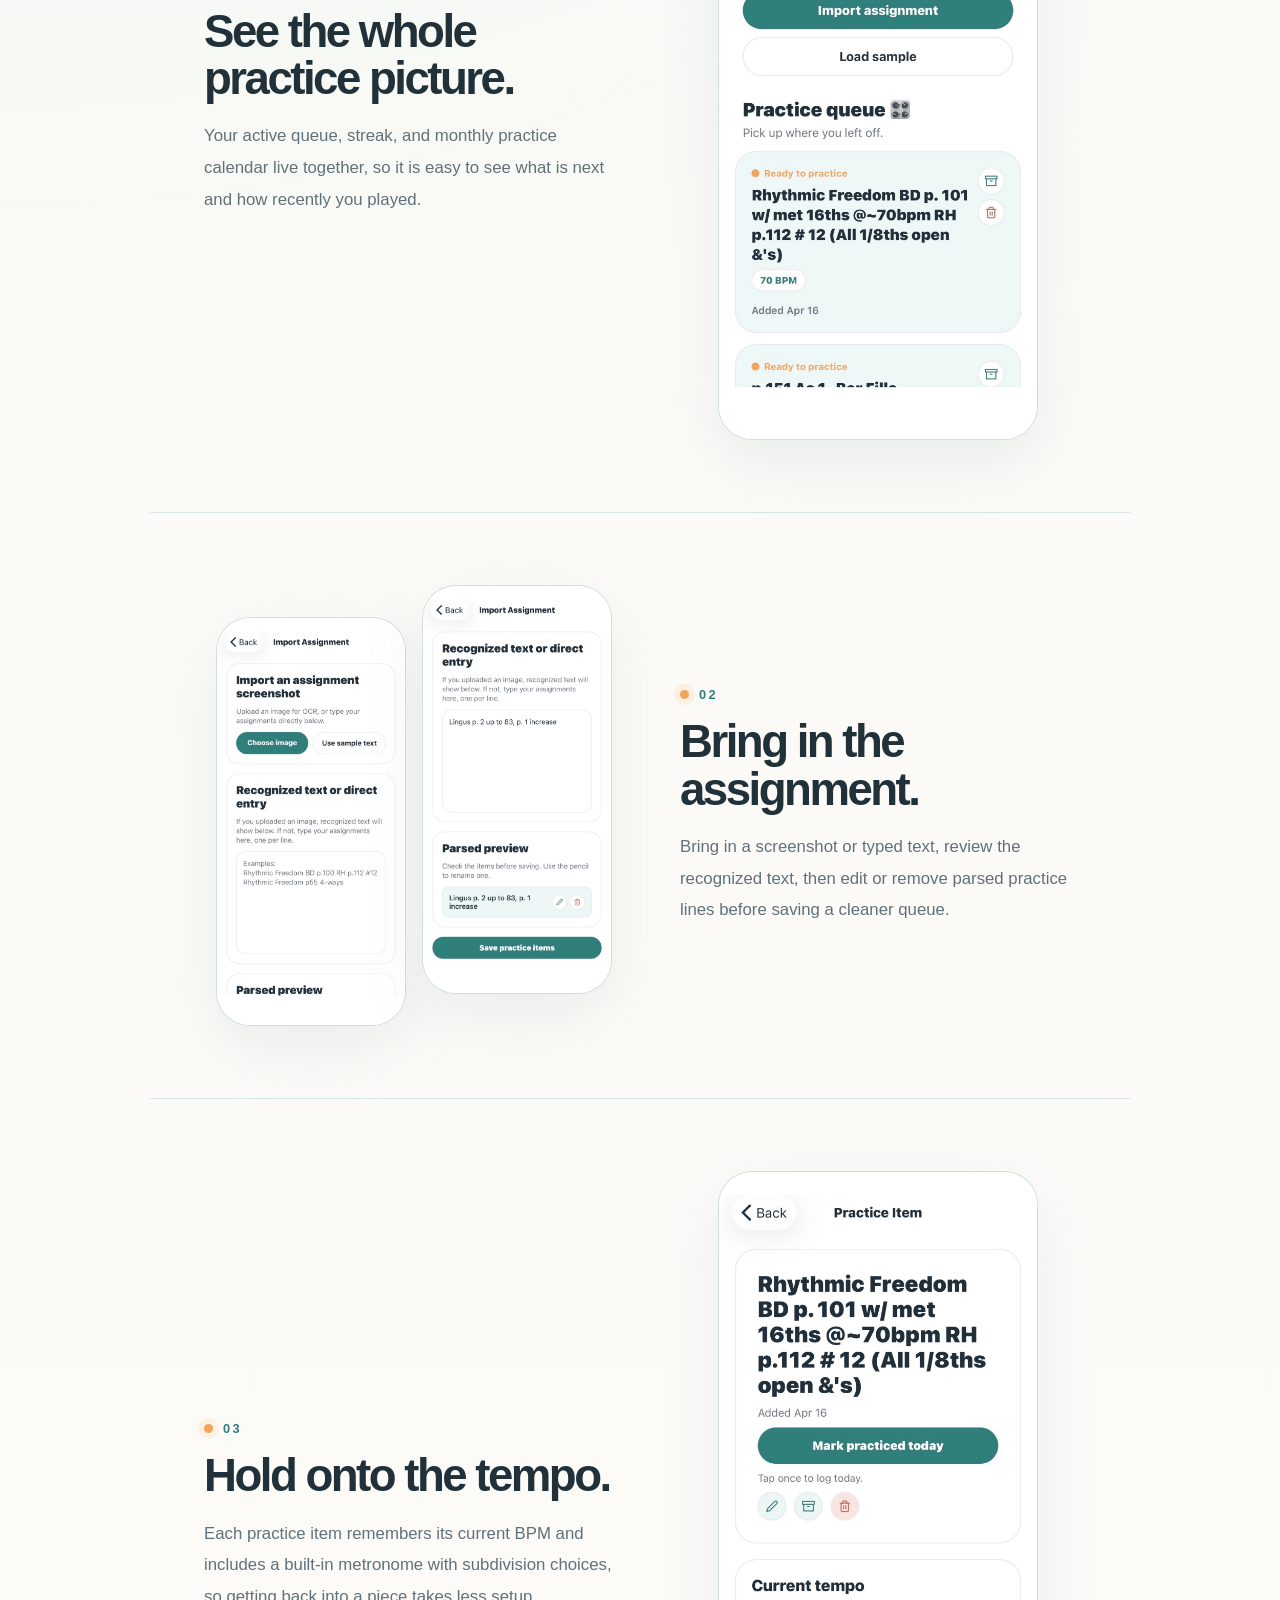
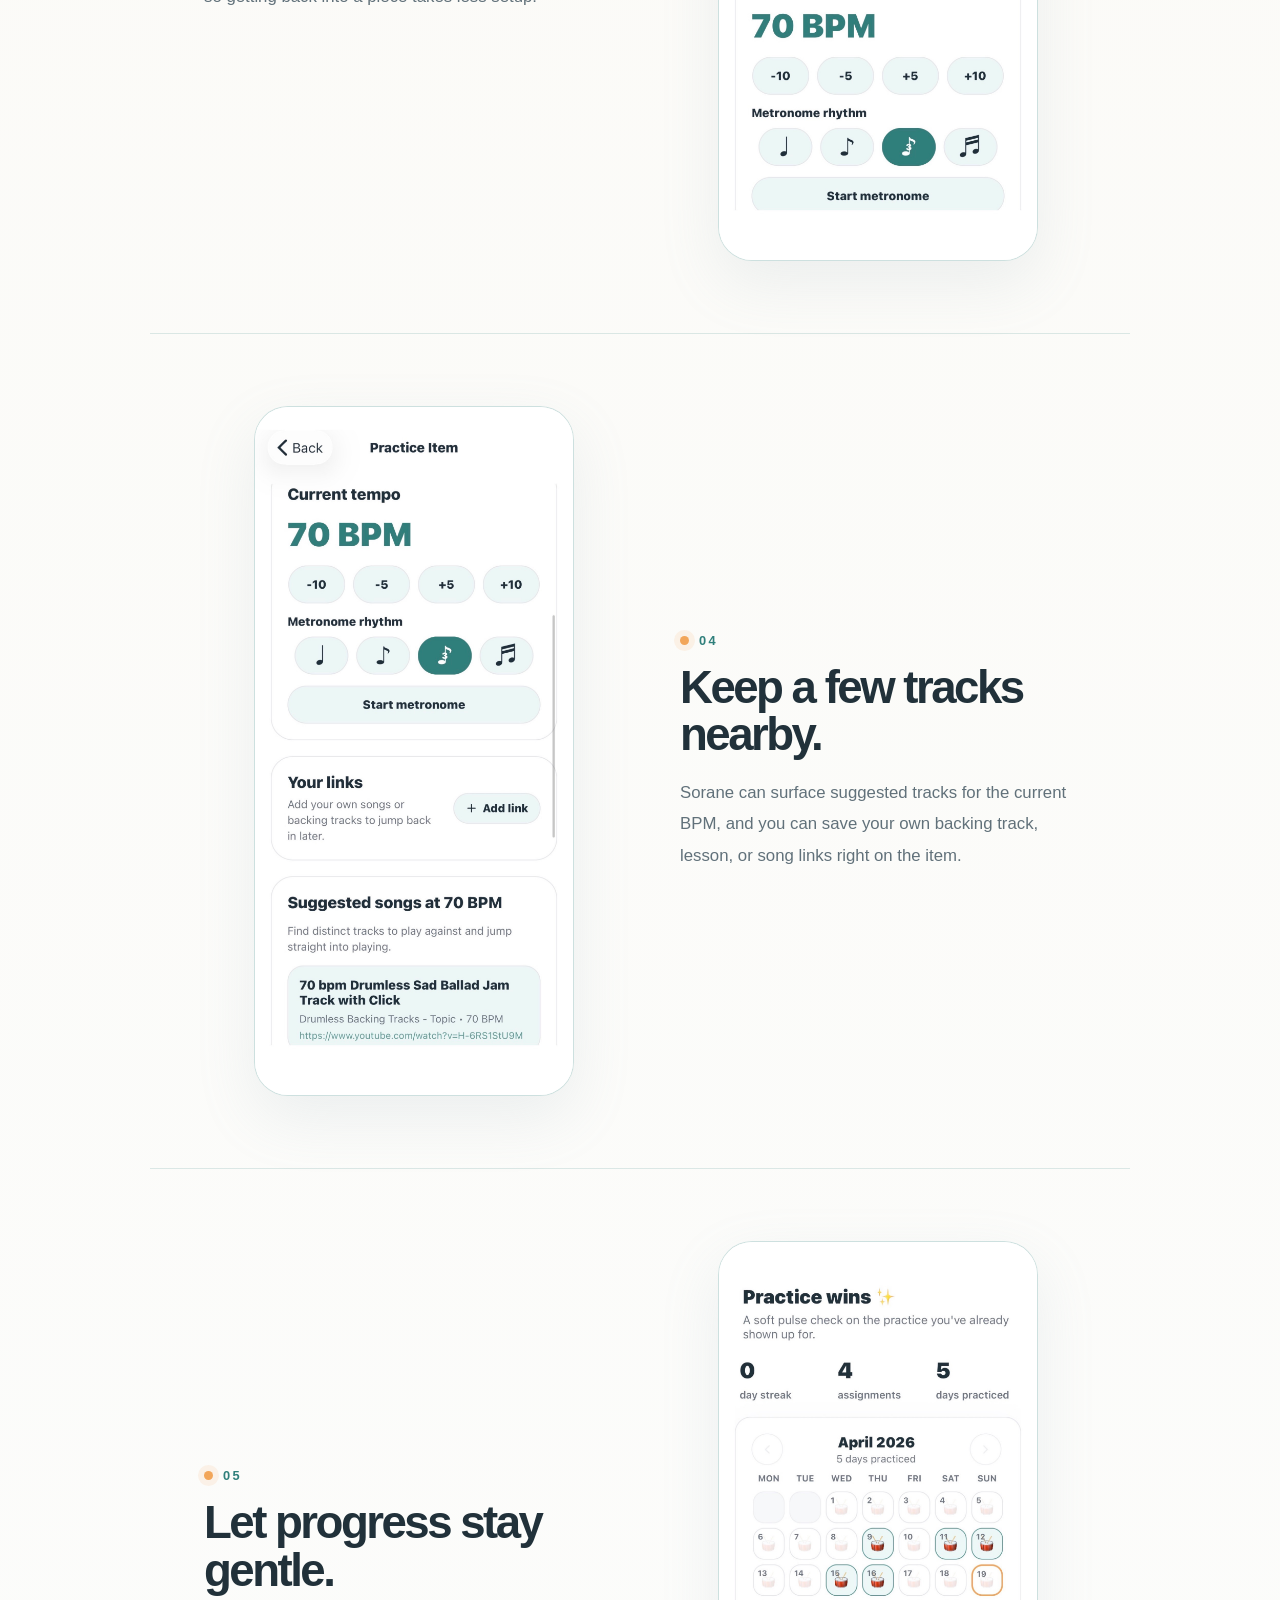
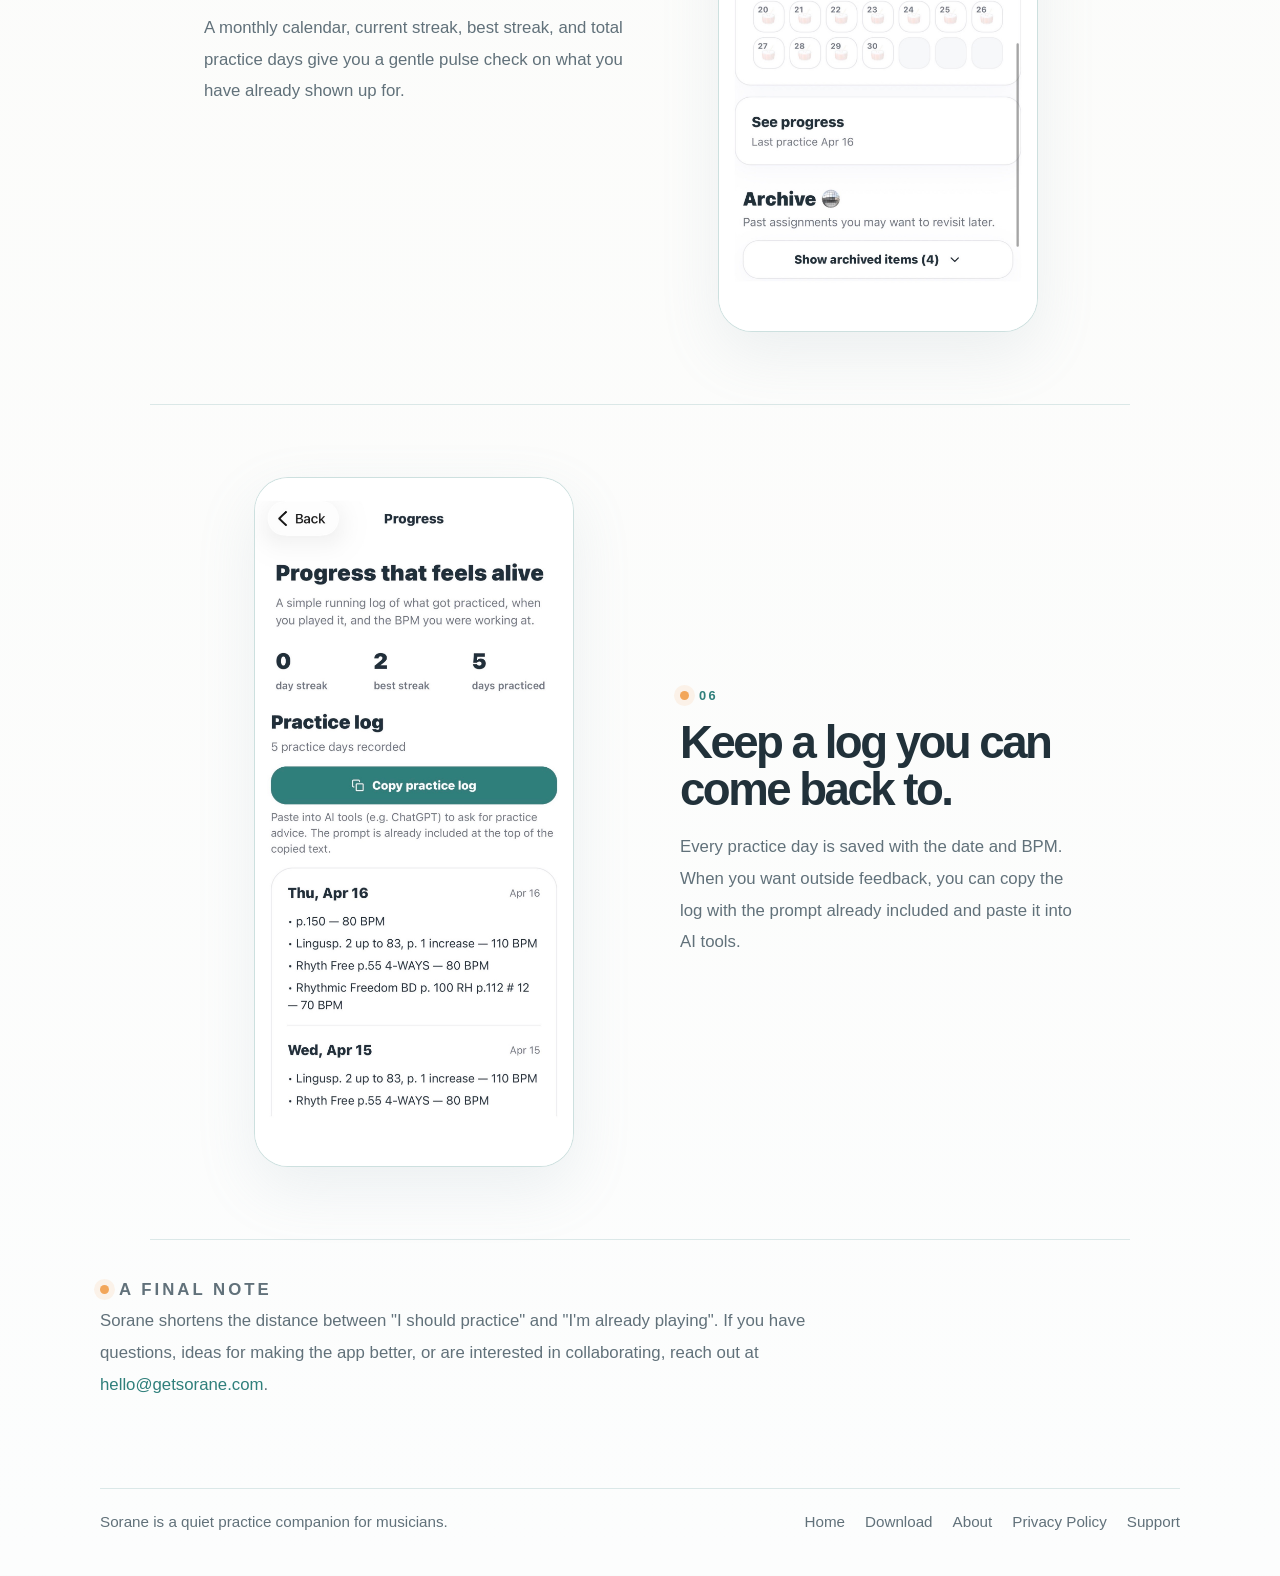
==== commit 64eee9ac: "Place hero QR beside scan label" ====
--- a/index.html
+++ b/index.html
@@ -44,8 +44,8 @@
               <a href="https://apps.apple.com/us/app/sorane-music-practice/id6761887456?uo=4">Open in the App Store</a>
               <a href="./about.html">Read the story</a>
               <a href="./support.html">Get support</a>
-              <span class="hero-qr-link">
-                <span class="hero-qr-label">Scan on iPhone</span>
+              <span class="hero-qr-link" aria-label="Scan QR code on iPhone">
+                <span class="hero-qr-label">Scan on iPhone <span aria-hidden="true">-&gt;</span></span>
                 <span class="hero-qr-tile">
                   <img
                     src="./Assets/app-store-qr.svg"
--- a/styles.css
+++ b/styles.css
@@ -273,9 +273,9 @@
 
 .hero-qr-link {
   display: inline-flex;
-  flex-direction: column;
-  align-items: flex-start;
-  gap: 10px;
+  align-items: center;
+  gap: 12px;
+  margin-top: -8px;
 }
 
 .hero-qr-label {
@@ -290,18 +290,18 @@
 
 .hero-qr-tile {
   display: inline-flex;
-  padding: 9px;
+  padding: 8px;
   border: 1px solid rgba(47, 127, 123, 0.14);
-  border-radius: 17px;
+  border-radius: 16px;
   background: rgba(255, 255, 255, 0.62);
   box-shadow: 0 10px 24px rgba(47, 127, 123, 0.08);
 }
 
 .hero-qr-tile img {
-  width: 78px;
-  height: 78px;
+  width: 68px;
+  height: 68px;
   max-width: none;
-  border-radius: 9px;
+  border-radius: 8px;
 }
 
 .store-cta {
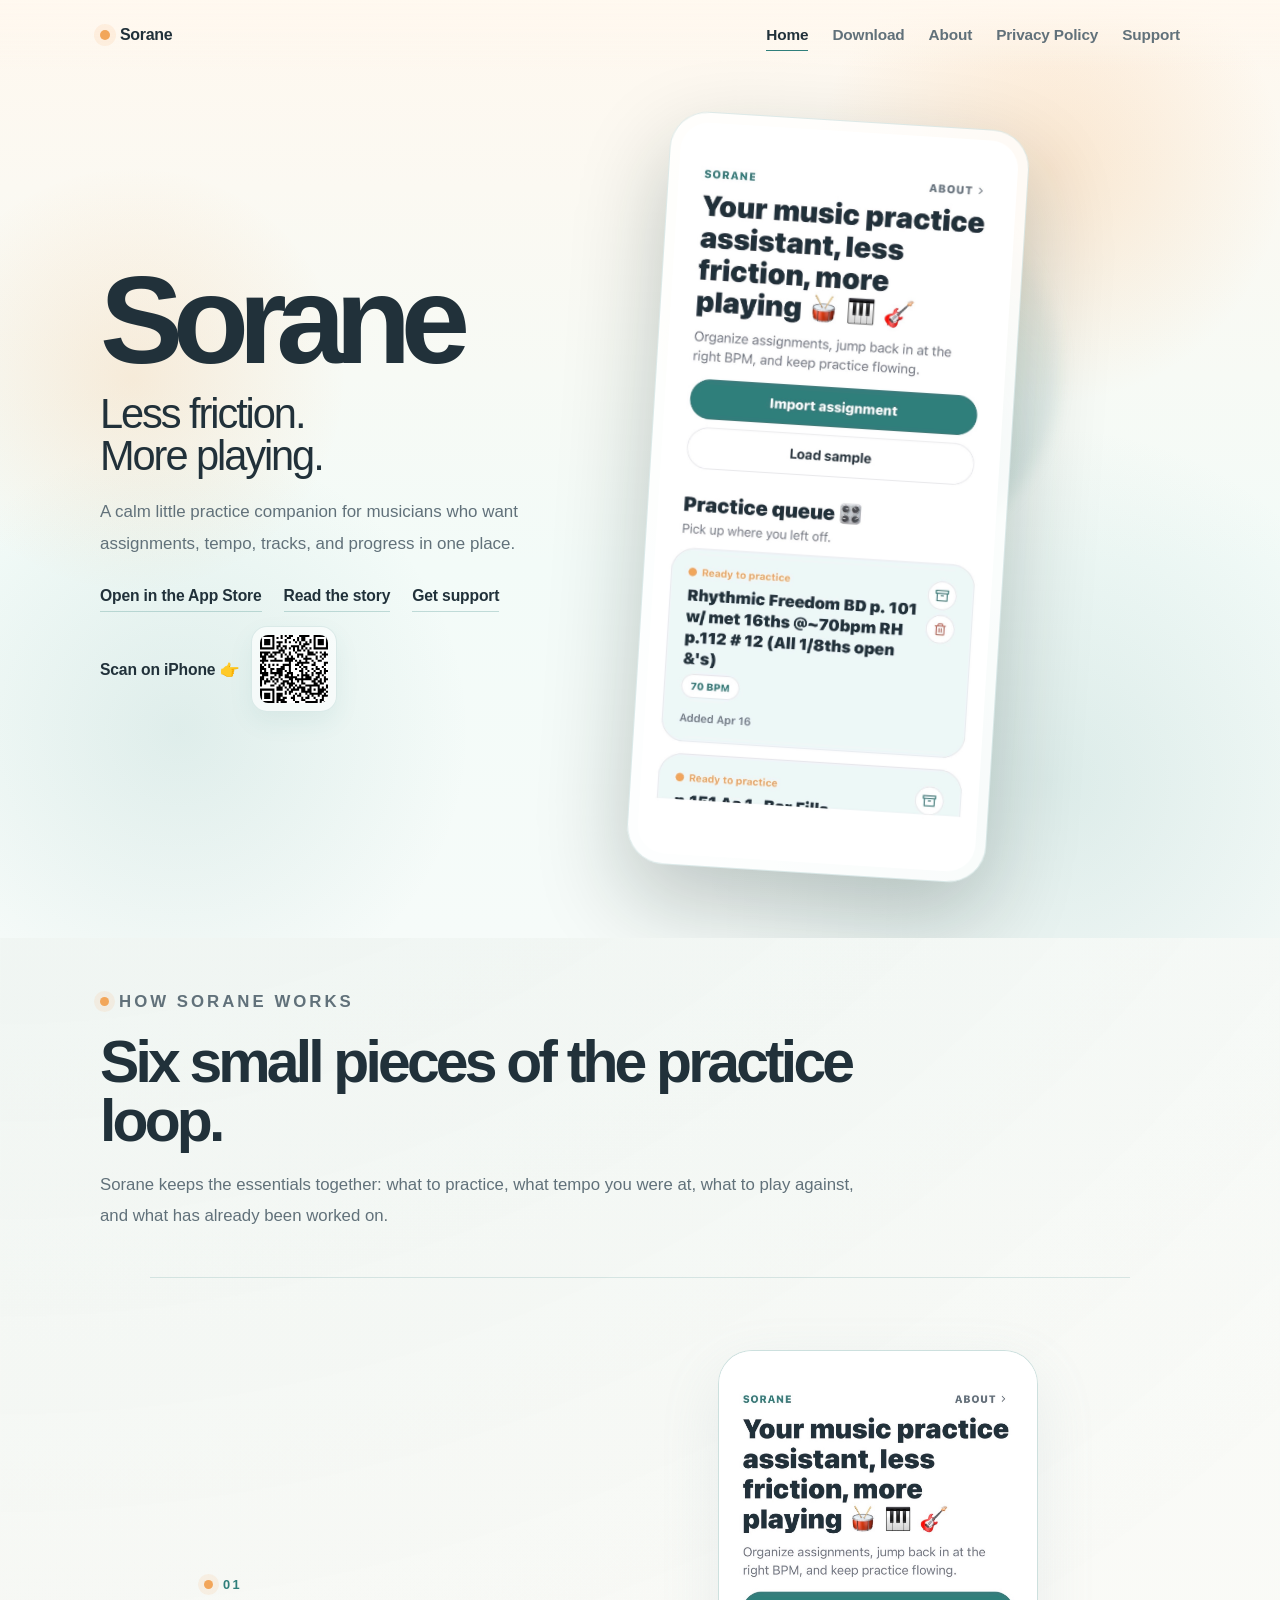
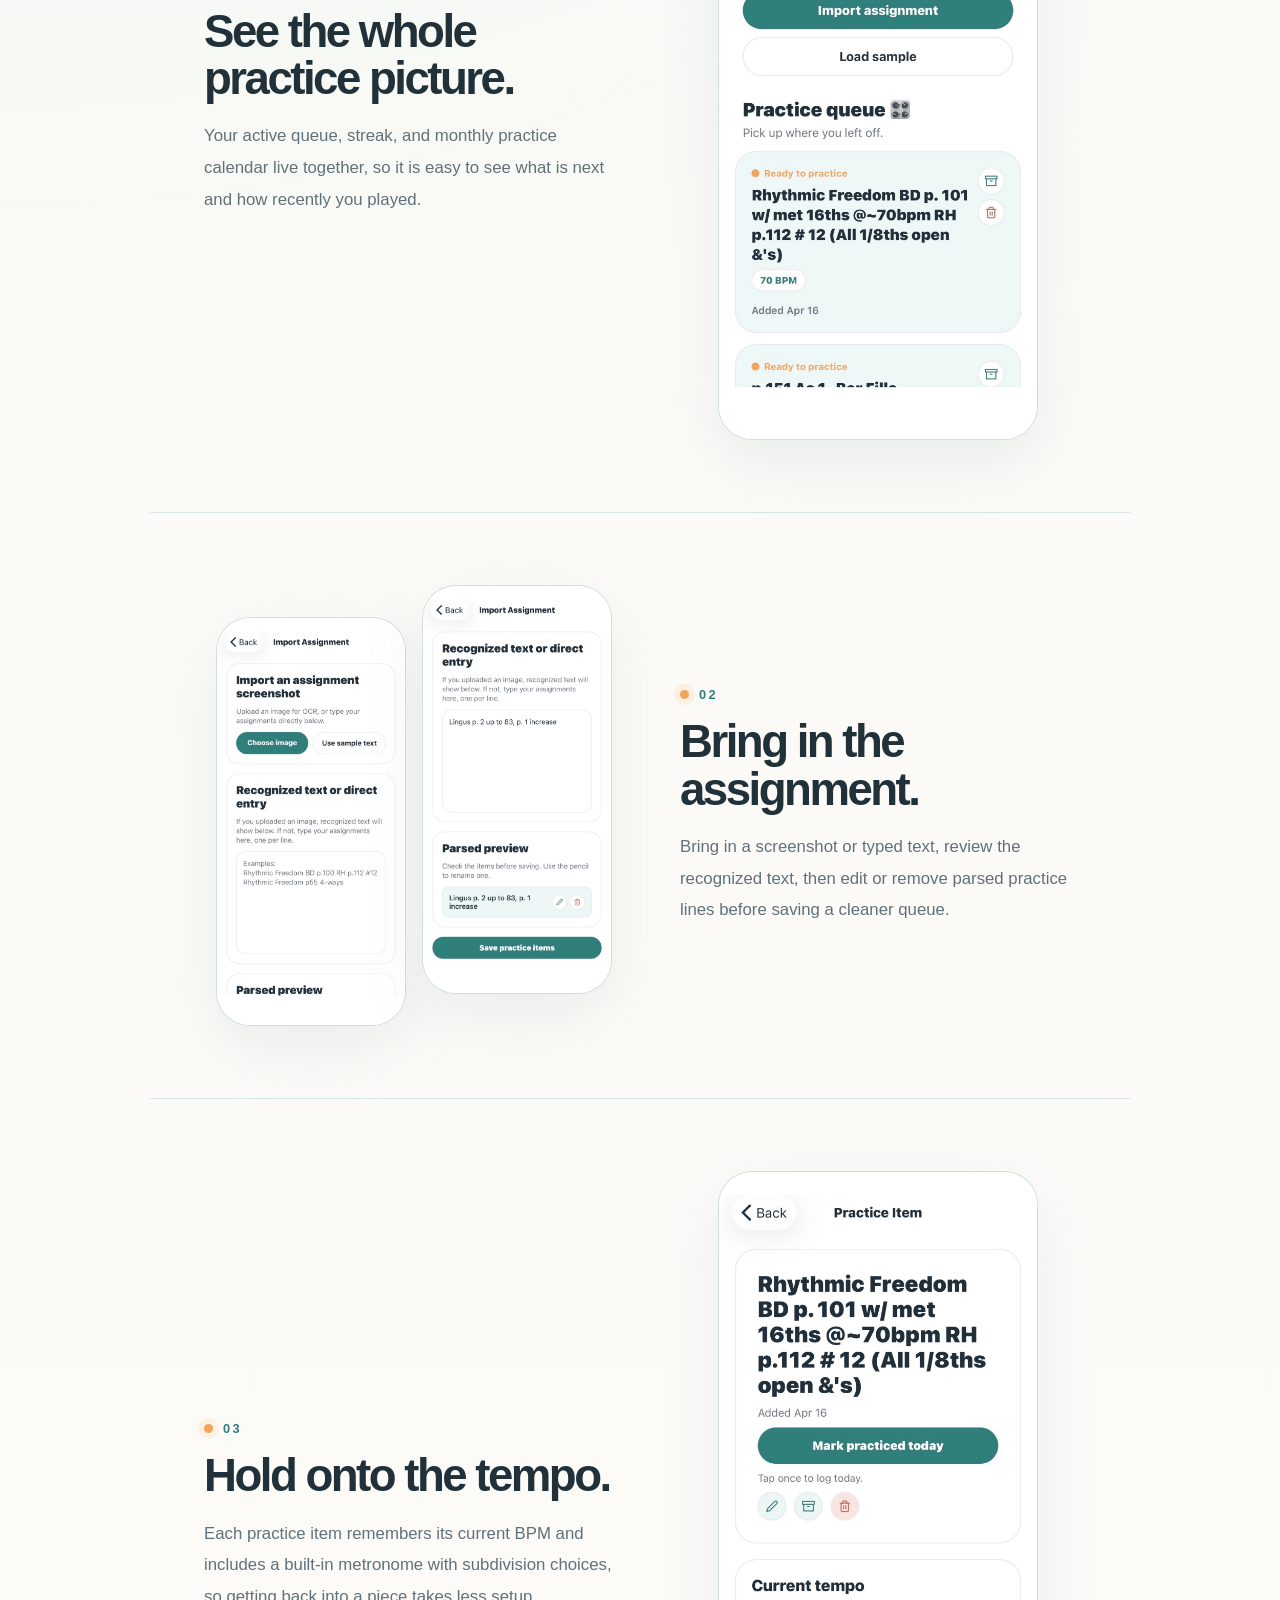
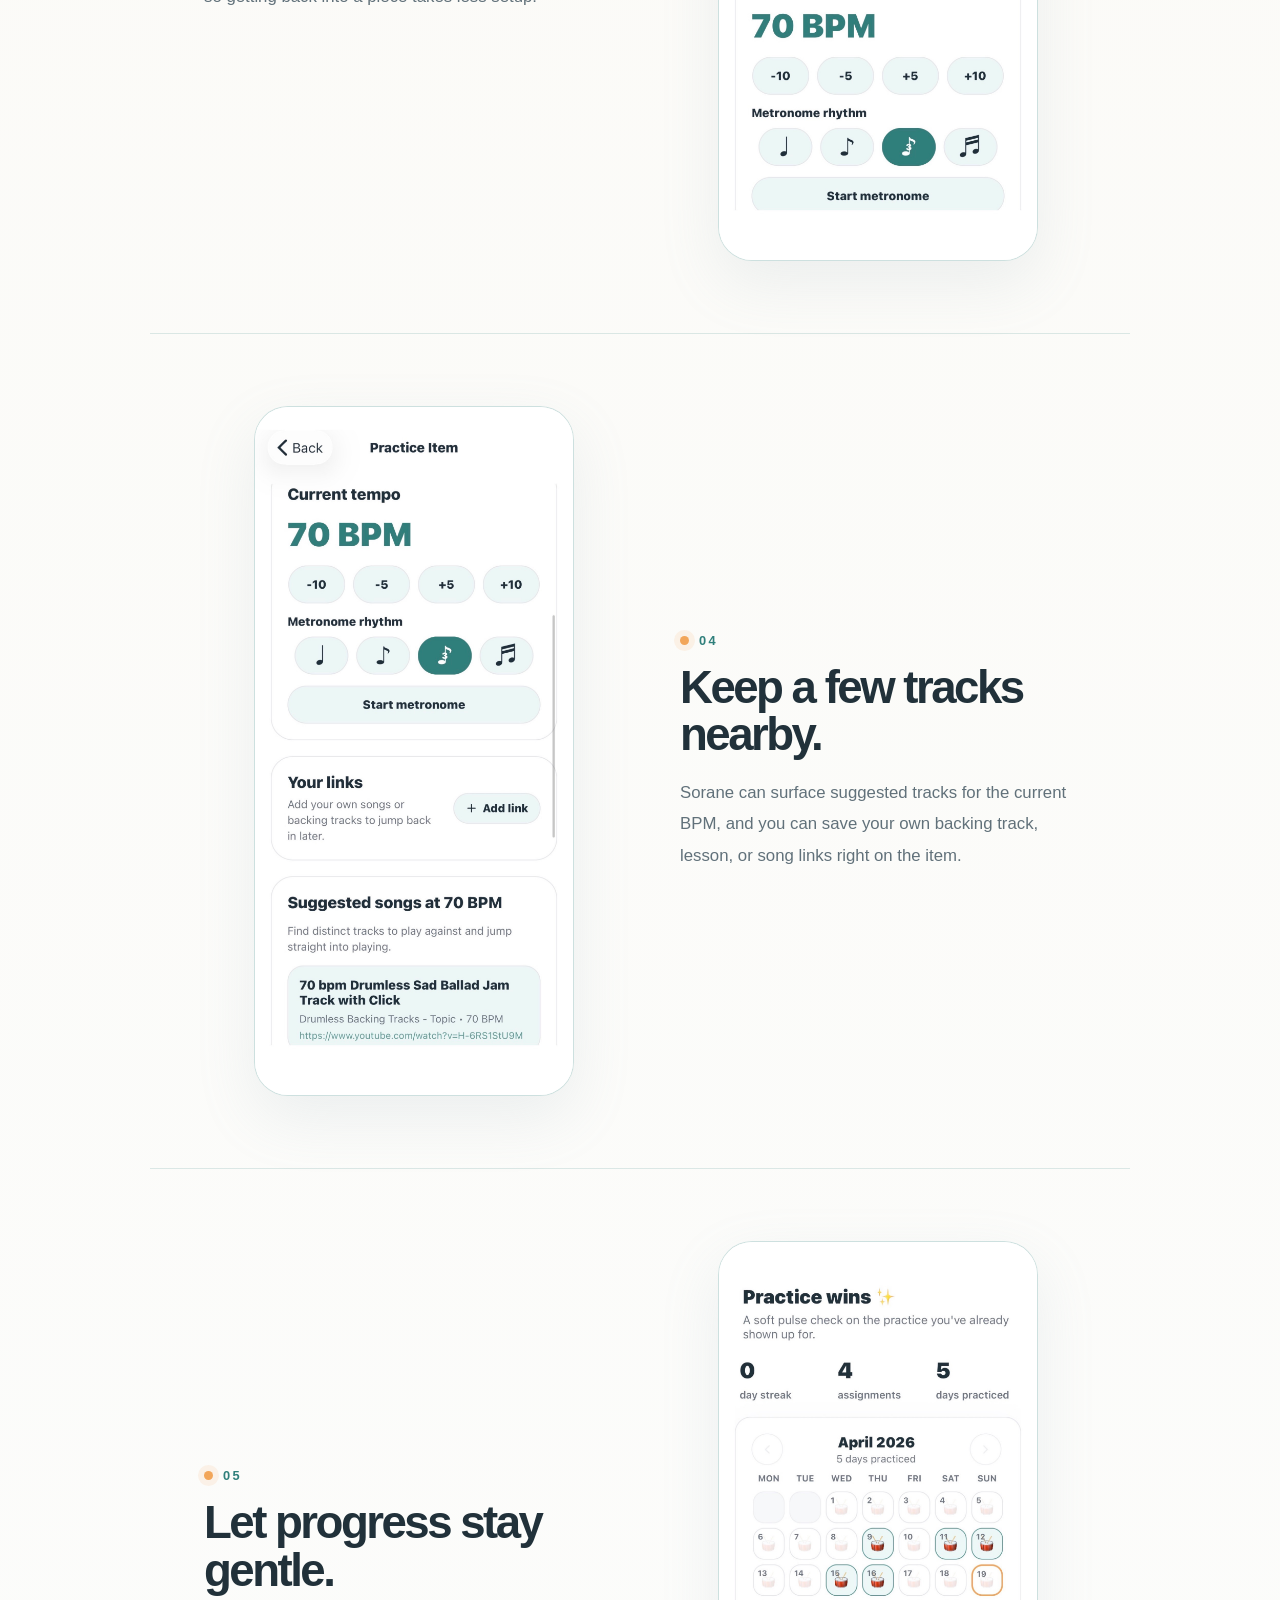
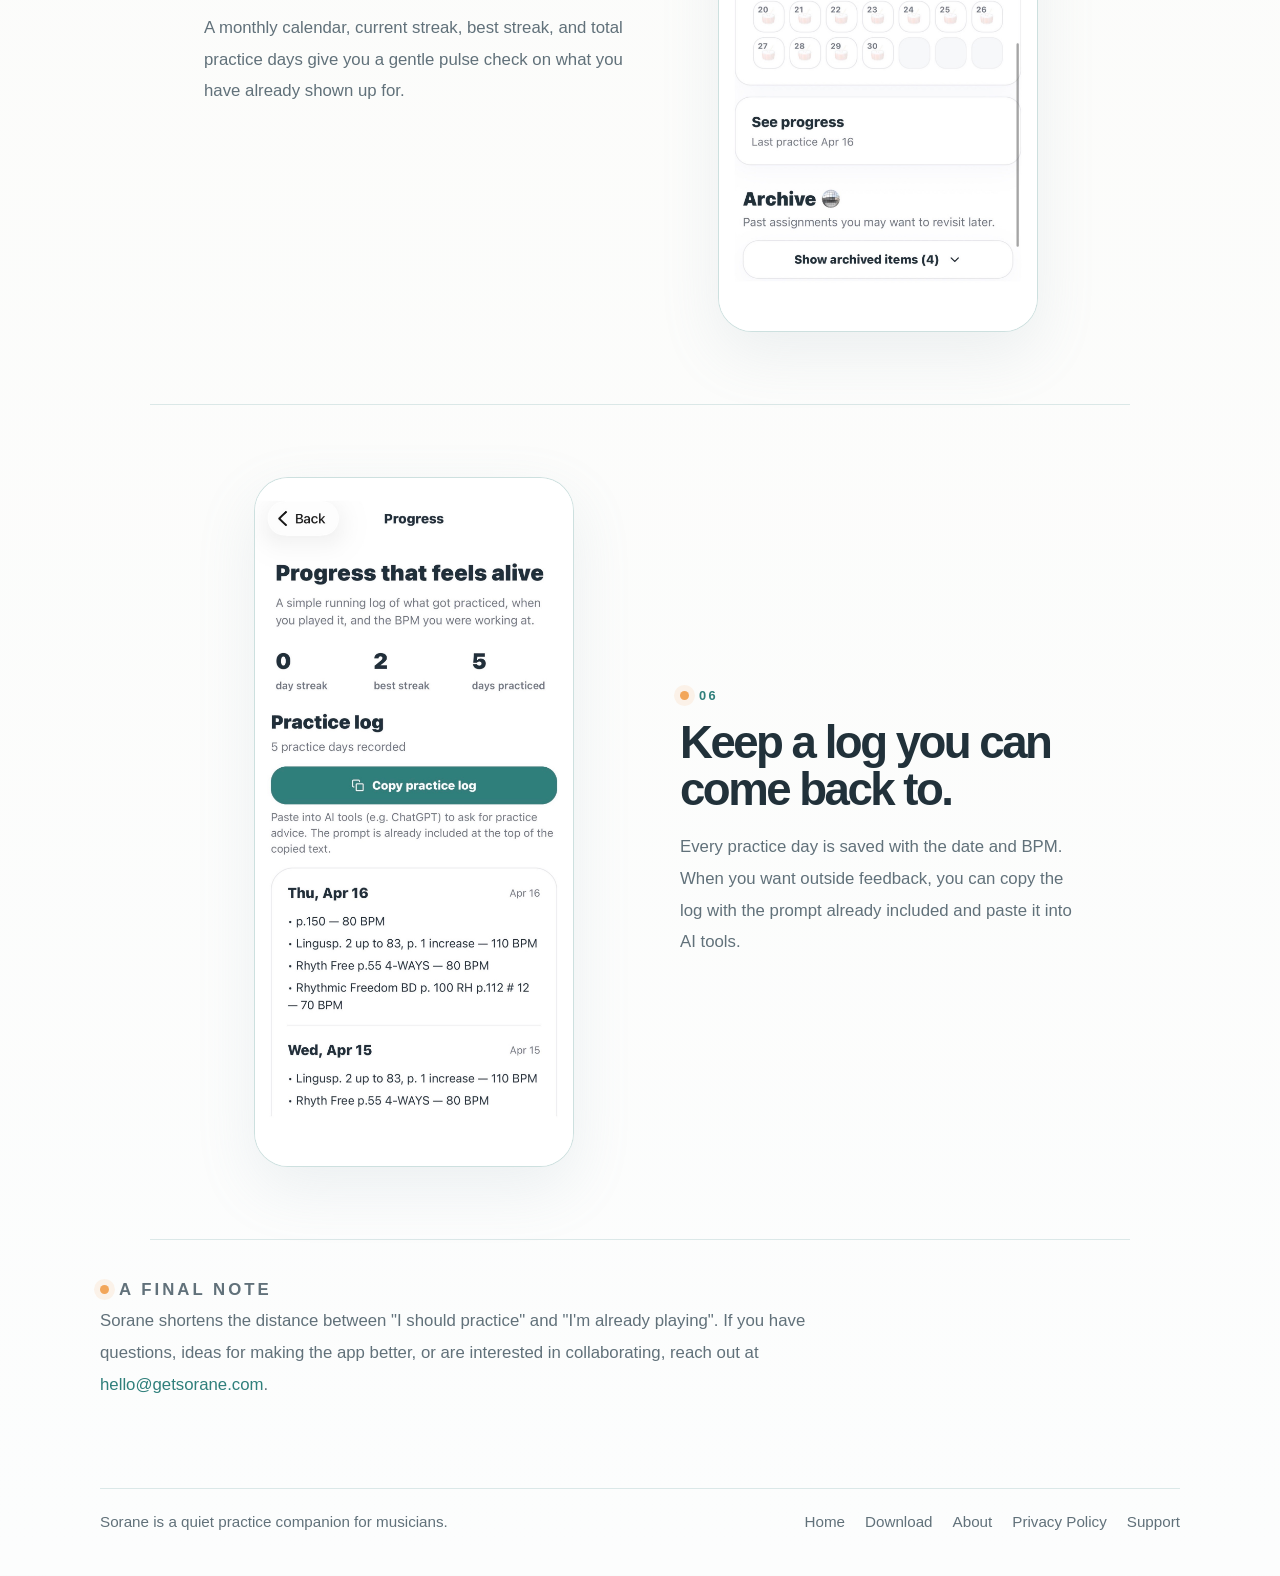
==== commit 3c504b29: "Use emoji in scan label" ====
--- a/index.html
+++ b/index.html
@@ -45,7 +45,7 @@
               <a href="./about.html">Read the story</a>
               <a href="./support.html">Get support</a>
               <span class="hero-qr-link" aria-label="Scan QR code on iPhone">
-                <span class="hero-qr-label">Scan on iPhone <span aria-hidden="true">-&gt;</span></span>
+                <span class="hero-qr-label">Scan on iPhone <span aria-hidden="true">👉</span></span>
                 <span class="hero-qr-tile">
                   <img
                     src="./Assets/app-store-qr.svg"
--- a/styles.css
+++ b/styles.css
@@ -279,8 +279,6 @@
 }
 
 .hero-qr-label {
-  padding-bottom: 6px;
-  border-bottom: 1px solid rgba(47, 127, 123, 0.26);
   color: var(--text);
   font-size: 0.98rem;
   font-weight: 600;
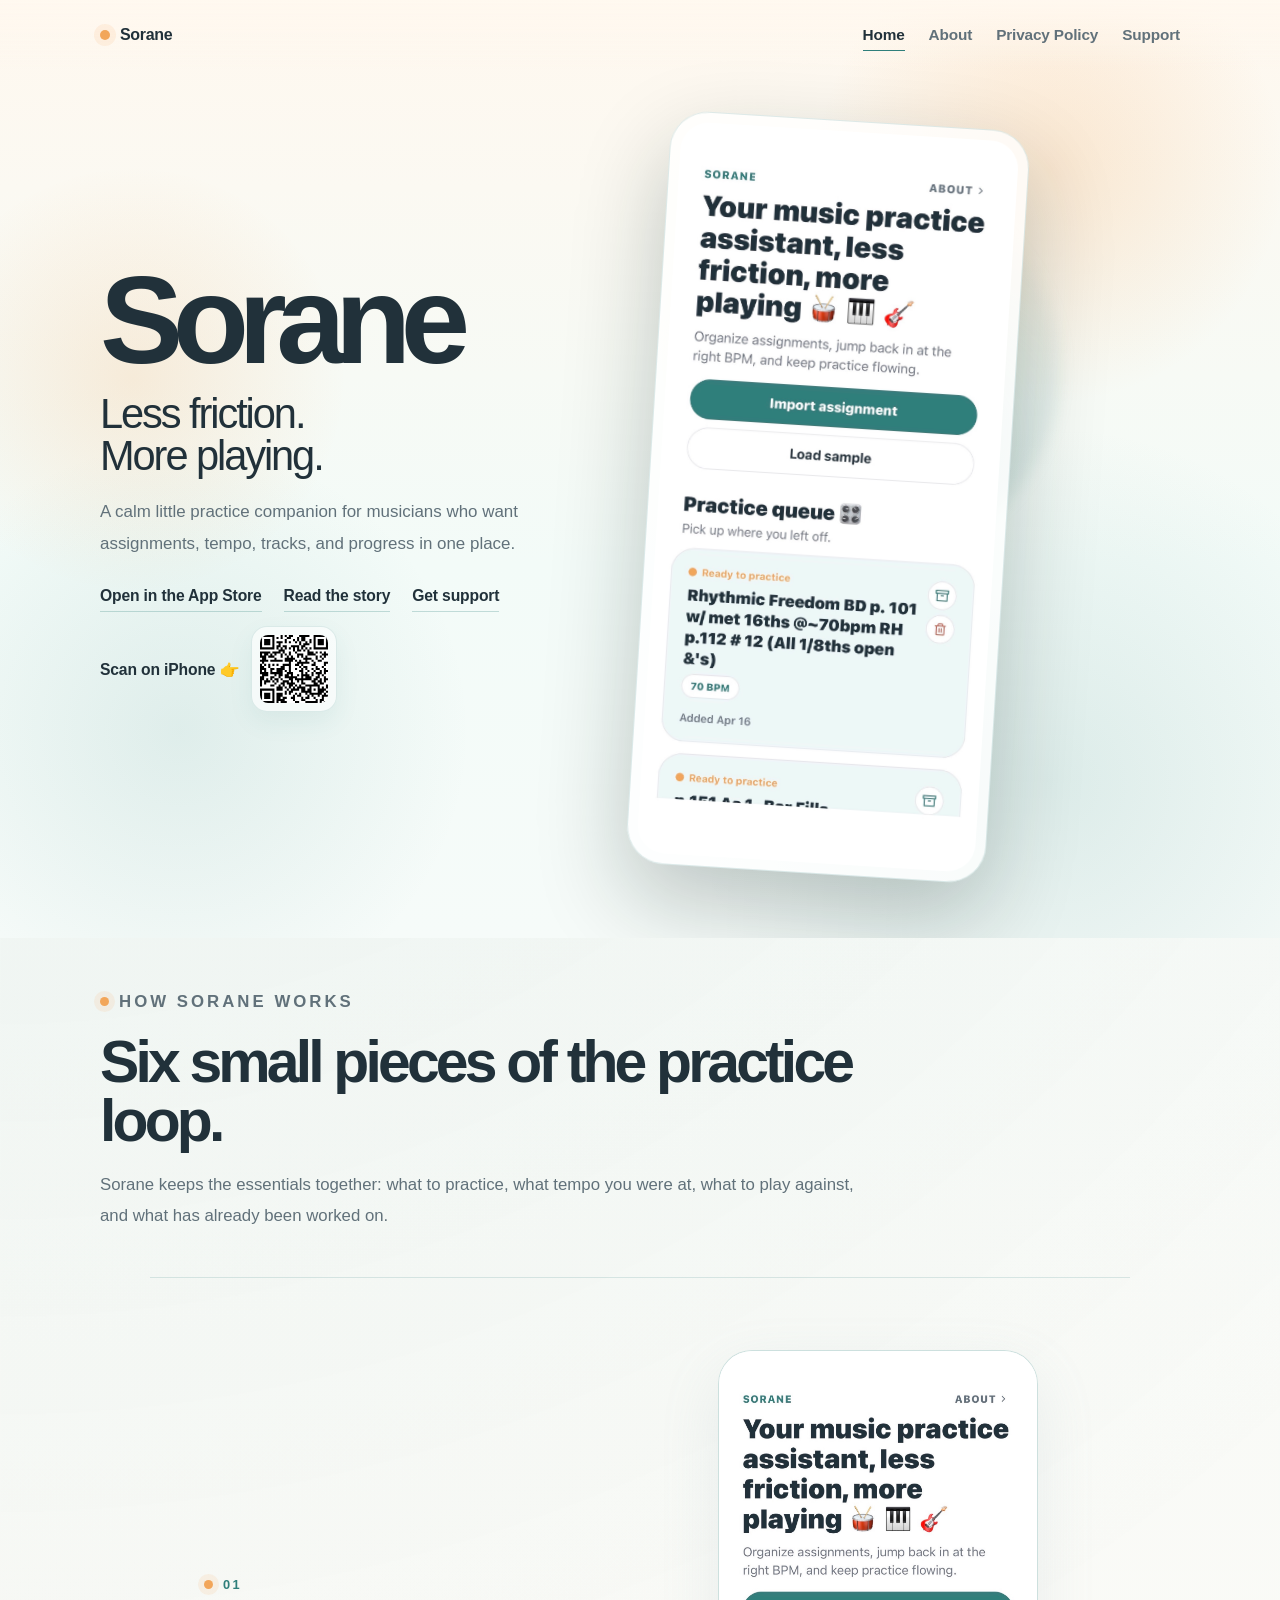
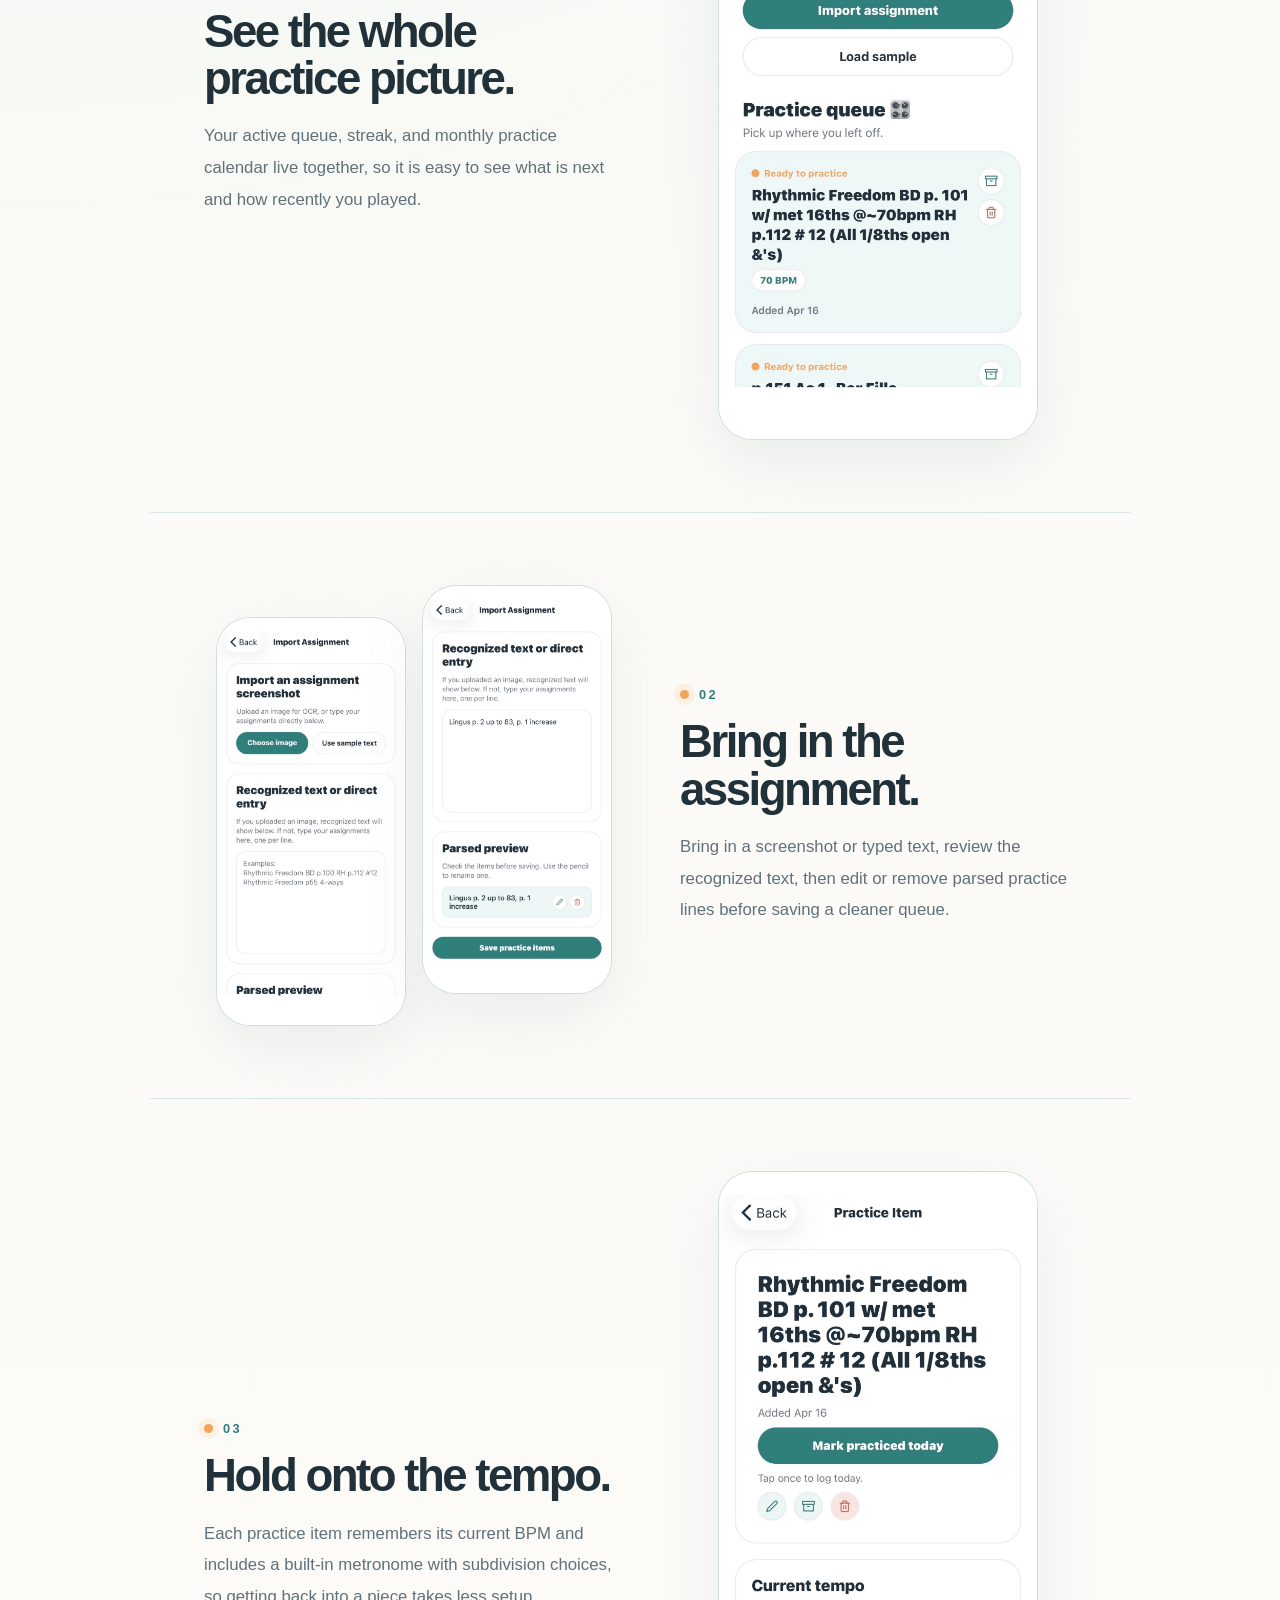
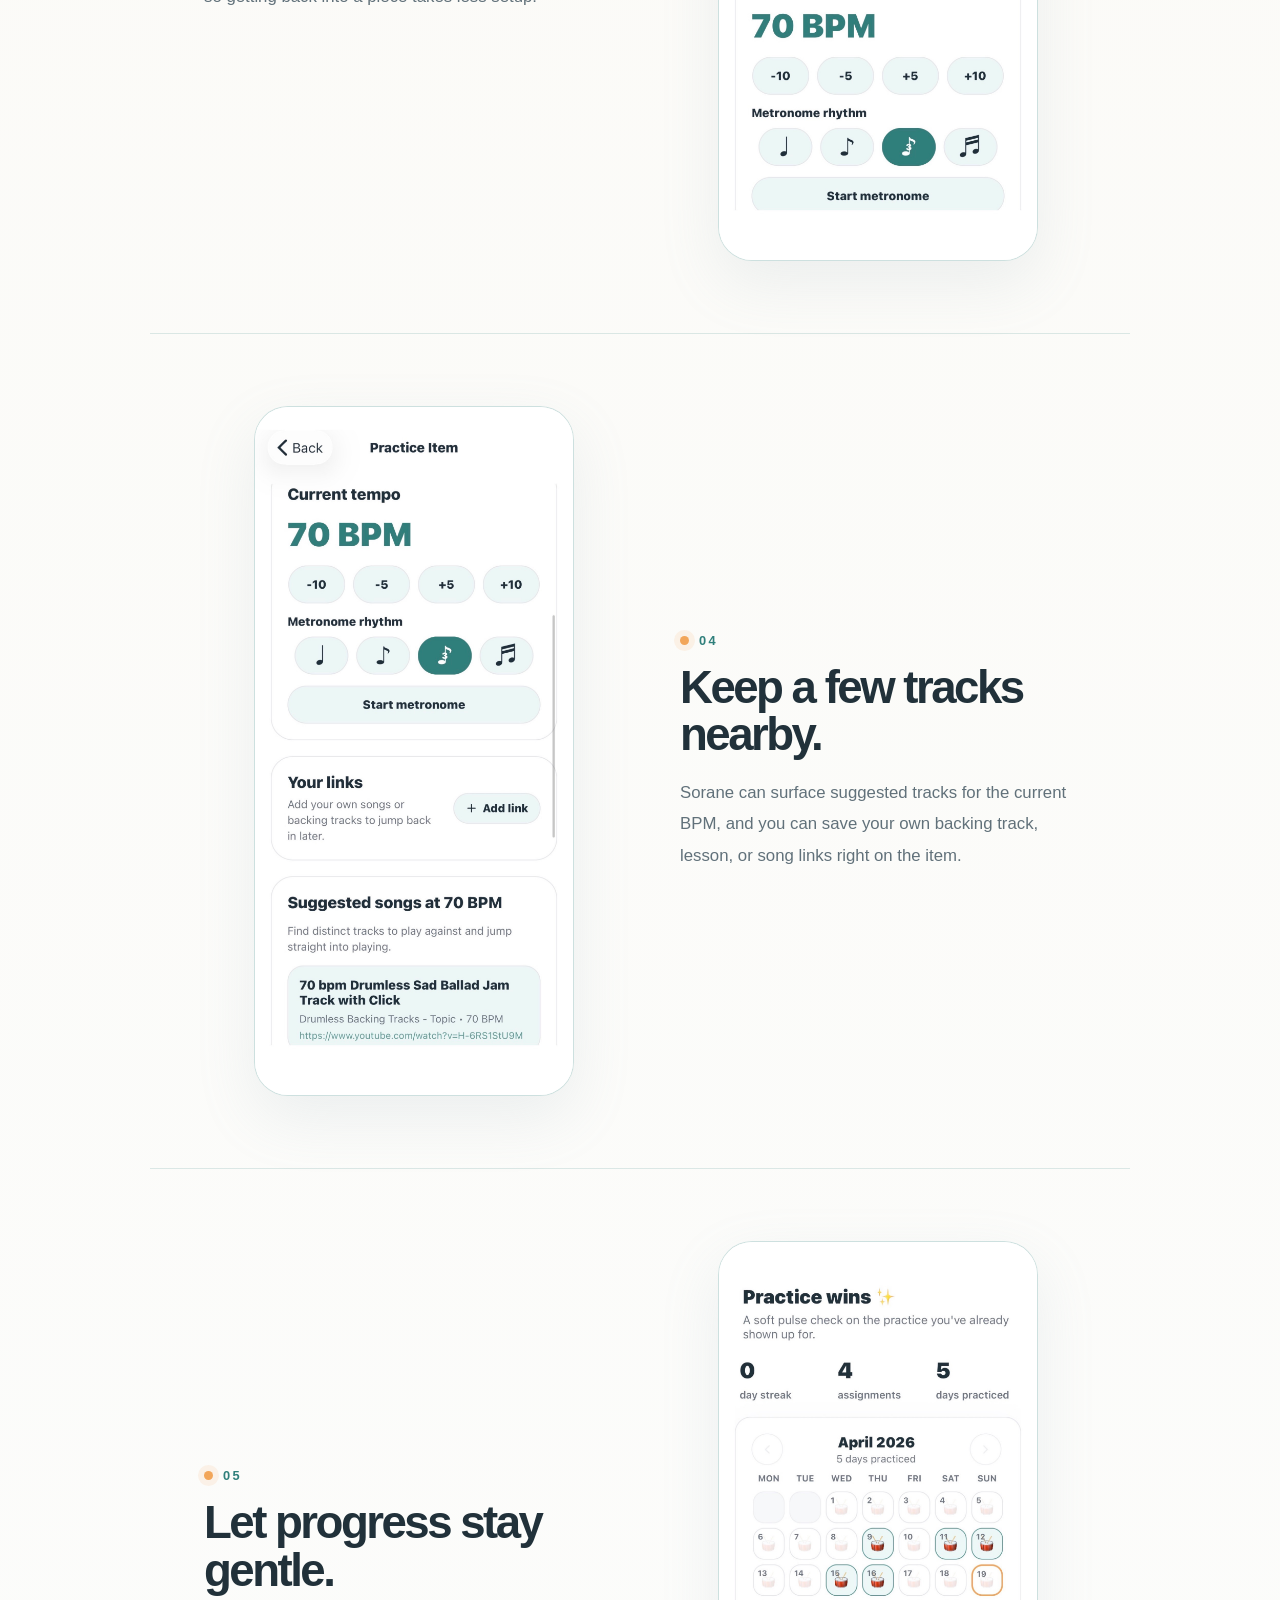
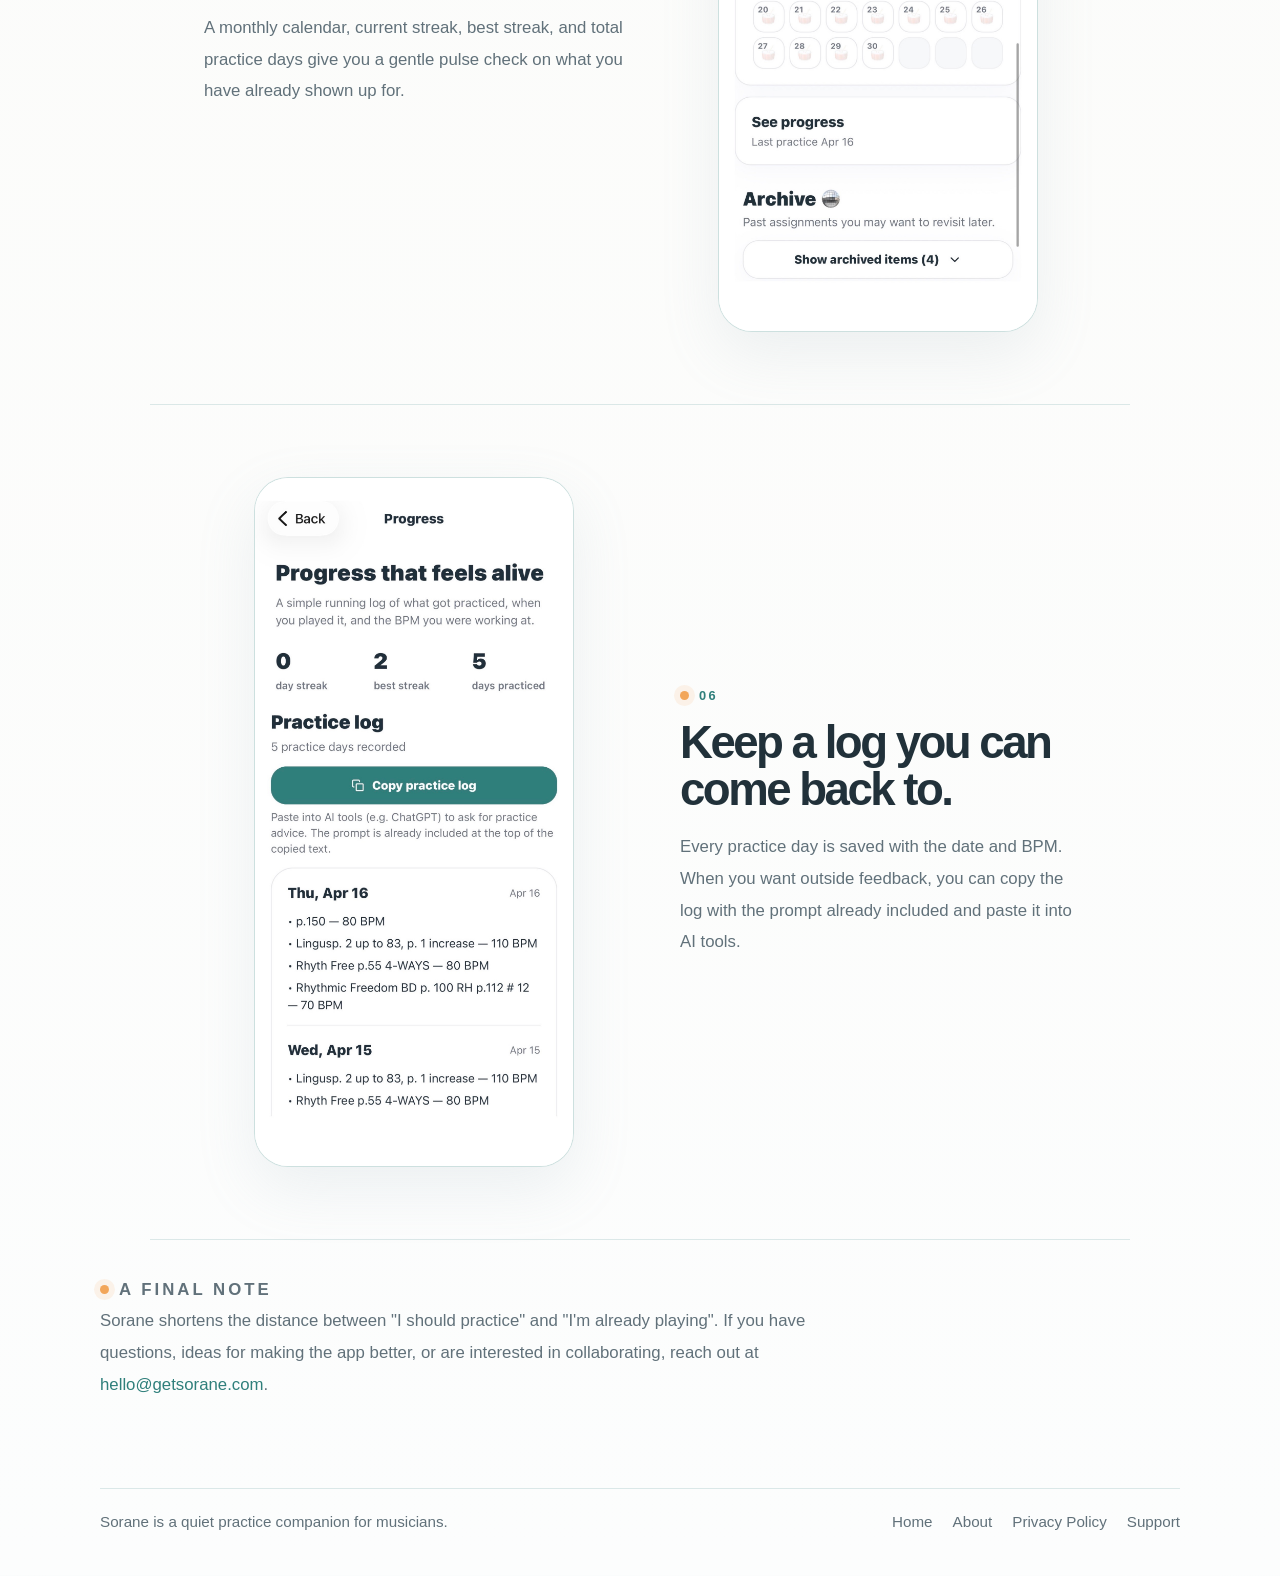
==== commit 0445872c: "Remove download from site navigation" ====
--- a/index.html
+++ b/index.html
@@ -21,7 +21,6 @@
           </a>
           <nav class="nav-links" aria-label="Primary">
             <a class="nav-link" href="./index.html" aria-current="page">Home</a>
-            <a class="nav-link" href="./download.html">Download</a>
             <a class="nav-link" href="./about.html">About</a>
             <a class="nav-link" href="./privacy.html">Privacy Policy</a>
             <a class="nav-link" href="./support.html">Support</a>
@@ -224,7 +223,6 @@
       <p>Sorane is a quiet practice companion for musicians.</p>
       <div class="footer-links">
         <a href="./index.html">Home</a>
-        <a href="./download.html">Download</a>
         <a href="./about.html">About</a>
         <a href="./privacy.html">Privacy Policy</a>
         <a href="./support.html">Support</a>
